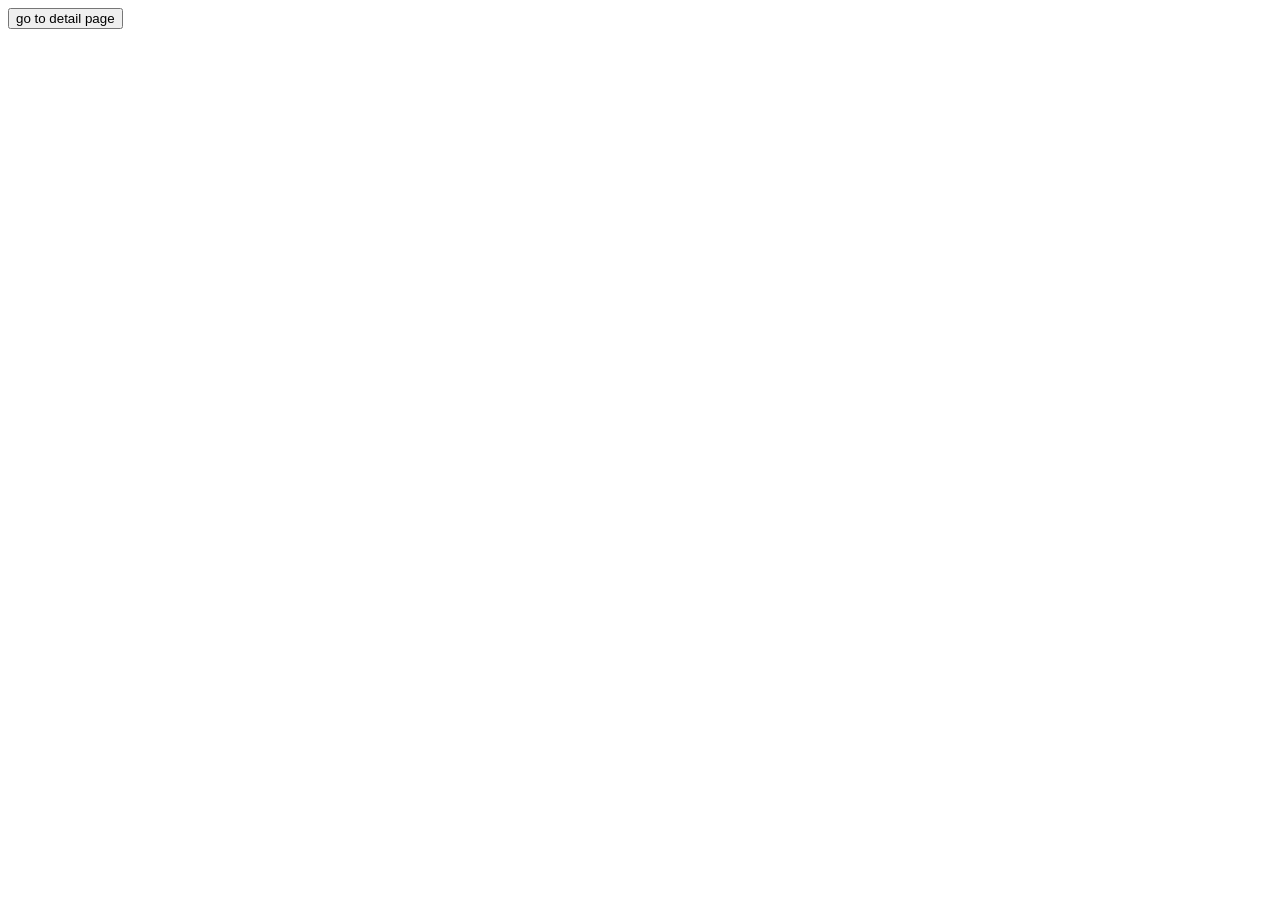
==== index.html @ 5e474cf0 "upload detail page" ====
<!DOCTYPE html>
<html lang="en">

<head>
    <meta charset="UTF-8">
    <meta name="viewport" content="width=device-width, initial-scale=1.0">
    <title>Document</title>
</head>

<body>
    <div><button class="detailBtn">go to detail page</button></div>
</body>
<script>
    var detailBtn = document.querySelector(".detailBtn");
    detailBtn.onclick = function () {
        console.log("yes")
        window.location.href = "/detail.html"
    }

</script>

</html>
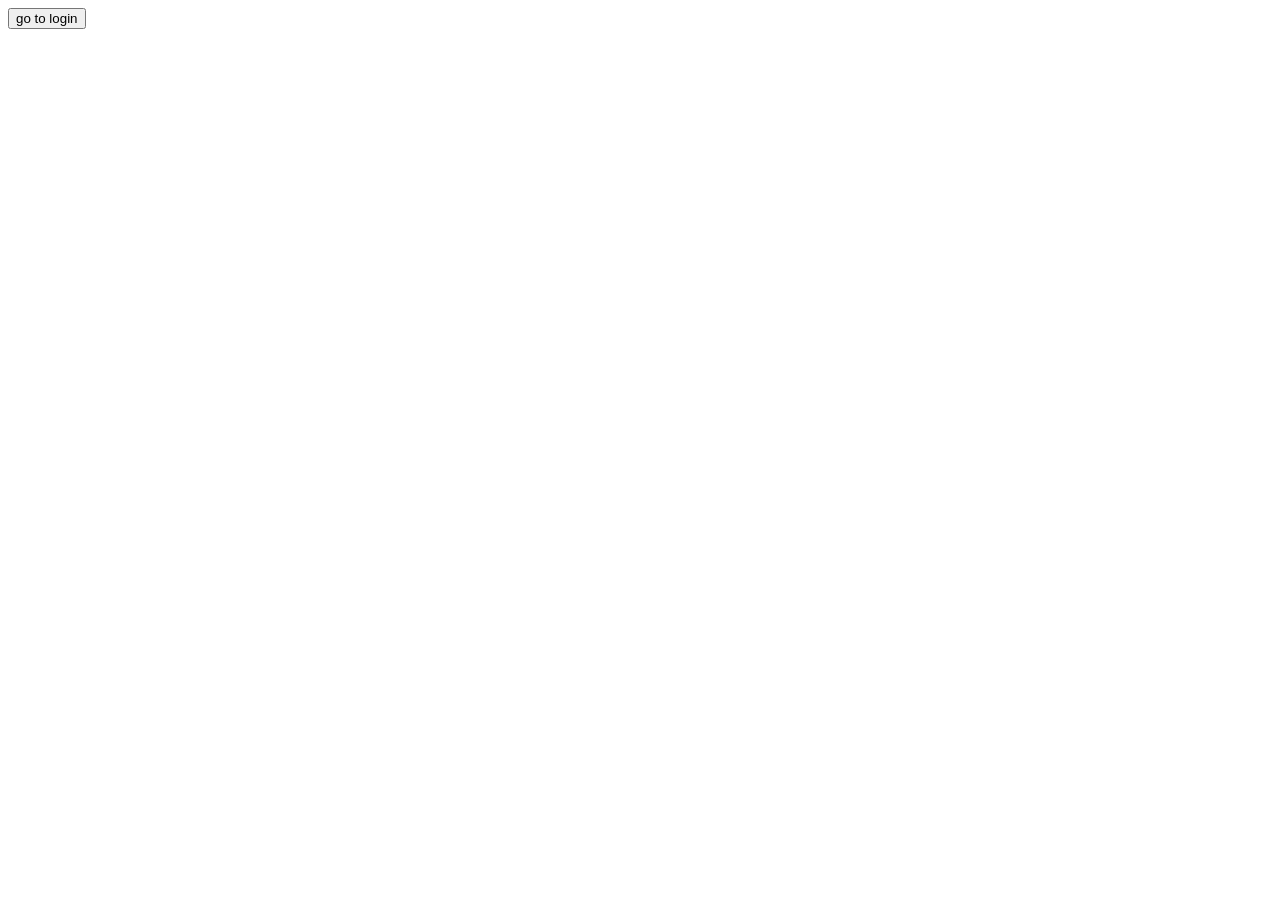
==== commit d164eae2: "add login btn at index page" ====
--- a/index.html
+++ b/index.html
@@ -8,15 +8,16 @@
 </head>
 
 <body>
-    <div><button class="detailBtn">go to detail page</button></div>
+    <div>
+        <button class="loginBtn">go to login</button>
+    </div>
+
 </body>
 <script>
-    var detailBtn = document.querySelector(".detailBtn");
-    detailBtn.onclick = function () {
-        console.log("yes")
-        window.location.href = "/detail.html"
+    var loginBtn = document.querySelector(".loginBtn");
+    loginBtn.onclick = function () {
+        window.open("/login.html")
     }
-
 </script>
 
 </html>
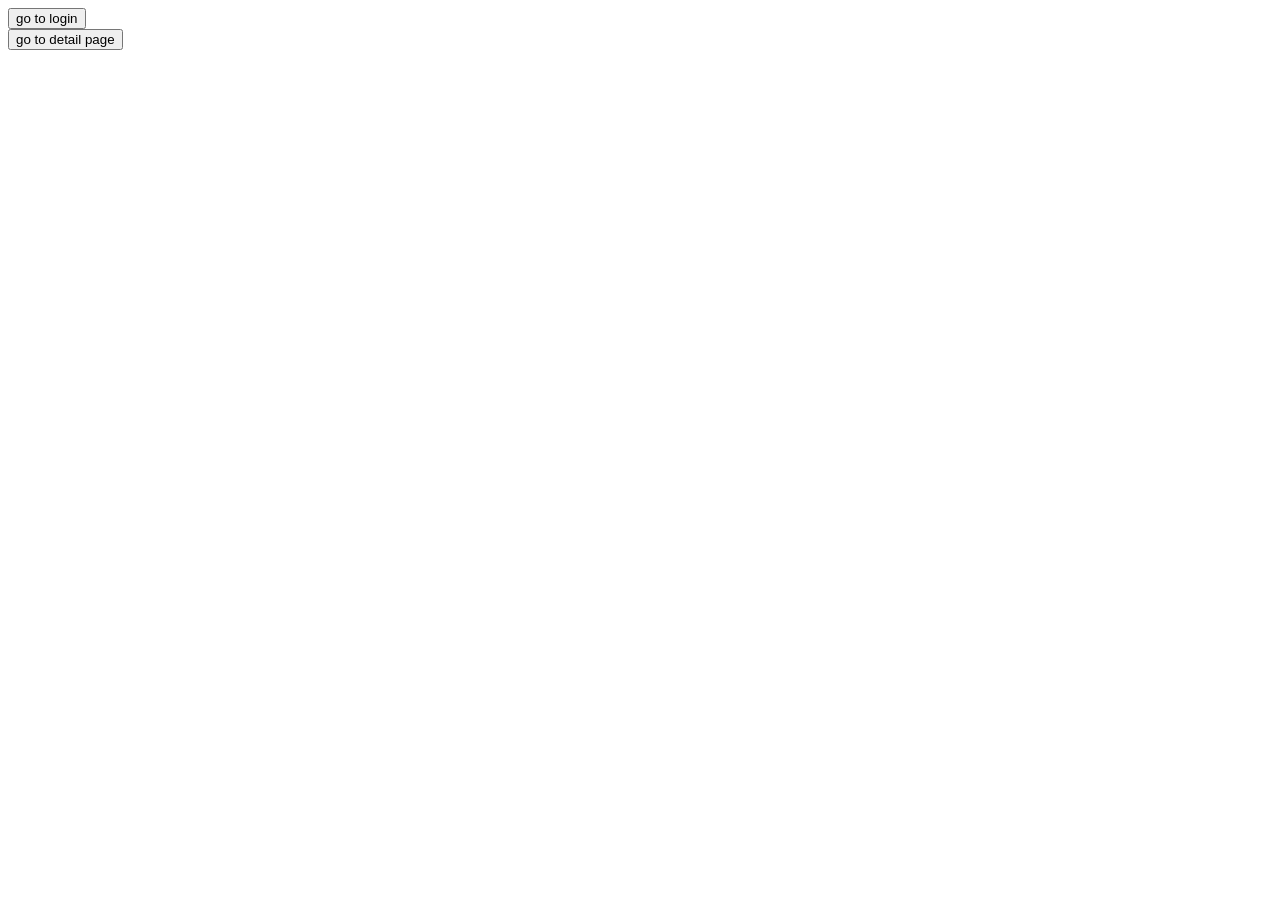
==== commit 4ec3851a: "merge detail page and resolve conflicts" ====
--- a/index.html
+++ b/index.html
@@ -11,6 +11,7 @@
     <div>
         <button class="loginBtn">go to login</button>
     </div>
+    <div><button class="detailBtn">go to detail page</button></div>
 
 </body>
 <script>
@@ -18,6 +19,12 @@
     loginBtn.onclick = function () {
         window.open("/login.html")
     }
+    var detailBtn = document.querySelector(".detailBtn");
+    detailBtn.onclick = function () {
+        console.log("yes")
+        window.location.href = "/detail.html"
+    }
 </script>
+</body>
 
 </html>
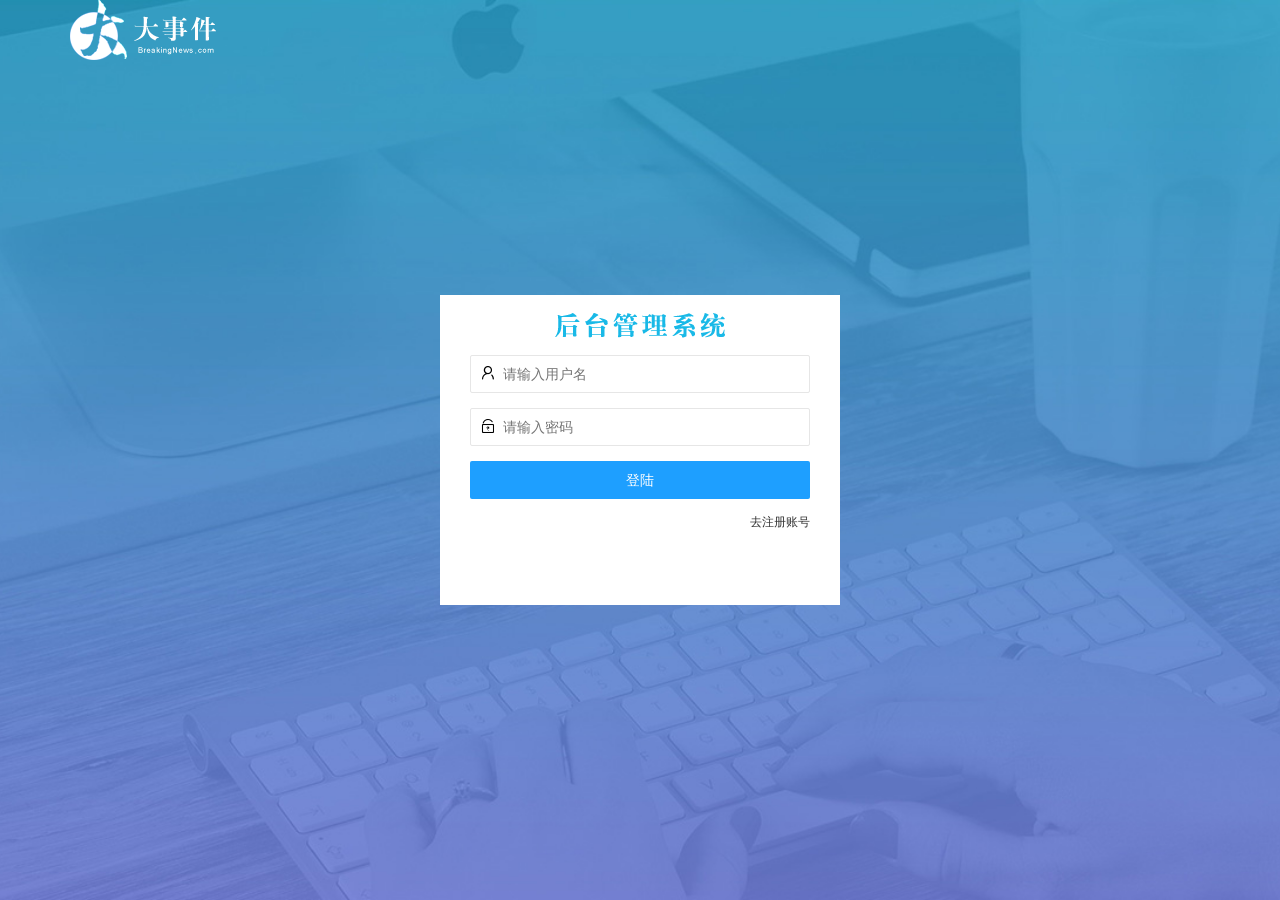
==== commit 85462916: "login and register page finished" ====
--- a/index.html
+++ b/index.html
@@ -4,27 +4,70 @@
 <head>
     <meta charset="UTF-8">
     <meta name="viewport" content="width=device-width, initial-scale=1.0">
-    <title>Document</title>
+    <title>大事件-登陆</title>
+    <link rel="stylesheet" href="/assets/css/login.css">
+    <link rel="stylesheet" href="/assets/lib/layui/css/layui.css">
 </head>
 
 <body>
-    <div>
-        <button class="loginBtn">go to login</button>
+    <div class="layui-main">
+        <img src="/assets/images/logo.png" alt="">
     </div>
-    <div><button class="detailBtn">go to detail page</button></div>
+    <div class="loginAndRegBox">
+        <div class="title-box"></div>
+        <div class="login-box">
+            <form class="layui-form" id="loginForm">
+                <div class="layui-form-item">
+                    <i class="layui-icon layui-icon-username"></i>
+                    <input type="text" name="username" required lay-verify="required" placeholder="请输入用户名"
+                        autocomplete="off" class="layui-input">
+                </div>
+                <div class="layui-form-item">
+                    <i class="layui-icon layui-icon-password"></i>
+                    <input type="password" name="password" required lay-verify="required|pwd" placeholder="请输入密码"
+                        autocomplete="off" class="layui-input">
+                </div>
+                <div class="layui-form-item">
+                    <button class="layui-btn ayui-btn layui-btn-fluid layui-btn-normal" lay-submit
+                        lay-filter="formDemo">登陆</button>
+                </div>
+                <div class="layui-form-item linkBox"> <a href="javascript:;" id="reg-btn">去注册账号</a></div>
+            </form>
 
-</body>
-<script>
-    var loginBtn = document.querySelector(".loginBtn");
-    loginBtn.onclick = function () {
-        window.open("/login.html")
-    }
-    var detailBtn = document.querySelector(".detailBtn");
-    detailBtn.onclick = function () {
-        console.log("yes")
-        window.location.href = "/detail.html"
-    }
-</script>
+        </div>
+        <div class="reg-box">
+            <form class="layui-form" id="regForm">
+                <div class="layui-form-item">
+                    <i class="layui-icon layui-icon-username"></i>
+                    <input type="text" name="username" required lay-verify="required" placeholder="请输入用户名"
+                        autocomplete="off" class="layui-input">
+                </div>
+                <div class="layui-form-item">
+                    <i class="layui-icon layui-icon-password"></i>
+                    <input type="password" name="password" required lay-verify="required|pwd" placeholder="请输入密码"
+                        autocomplete="off" class="layui-input">
+                </div>
+                <div class="layui-form-item">
+                    <i class="layui-icon layui-icon-password"></i>
+                    <input type="password" name="regpassword" required lay-verify="required|pwd|repwd"
+                        placeholder="请在此输入密码" autocomplete="off" class="layui-input">
+                </div>
+
+                <div class="layui-form-item">
+                    <button class="layui-btn ayui-btn layui-btn-fluid layui-btn-normal" lay-submit
+                        lay-filter="formDemo">立即注册</button>
+                </div>
+                <div class="layui-form-item linkBox"> <a href="javascript:;" id="login-btn">去登陆</a></div>
+            </form>
+
+        </div>
+    </div>
+
+    <script src="/assets/lib/jquery.js"></script>
+    <script src="/assets/lib/layui/layui.all.js"></script>
+    <script src="/assets/js/baseAPI.js"></script>
+    <script src="/assets/js/login.js"></script>
+
 </body>
 
 </html>
--- a/assets/css/login.css
+++ b/assets/css/login.css
@@ -0,0 +1,46 @@
+html,body{
+    margin: 0;
+    padding:0;
+    width: 100%;
+    height: 100%;
+}
+body{
+    background: url('/assets/images/login_bg.jpg') no-repeat center;
+    background-size: cover;
+}
+.loginAndRegBox{
+    width: 400px;
+    height: 310px;
+    position: absolute;
+    left: 50%;
+    top:50%;
+    transform: translate(-50%,-50%);
+    background-color: #fff;
+}
+.loginAndRegBox .title-box{
+    height: 60px;
+    background: url('/assets/images/login_title.png') no-repeat center;
+}
+.loginAndRegBox .login-box,.reg-box{
+    padding:0 30px;
+}
+.loginAndRegBox .linkBox{
+    display: flex;
+    justify-content: flex-end;
+    font-size: 12px;
+}
+.loginAndRegBox  .reg-box{
+    display: none;
+}
+.loginAndRegBox .layui-form-item{
+    position: relative;
+}
+.loginAndRegBox input{
+
+    padding-left: 32px;
+}
+.loginAndRegBox i{
+    position: absolute;
+    left: 10px;
+    top: 10px;
+}
--- a/assets/lib/layui/css/layui.css
+++ b/assets/lib/layui/css/layui.css
@@ -0,0 +1,2 @@
+/** layui-v2.5.5 MIT License By https://www.layui.com */
+ .layui-inline,img{display:inline-block;vertical-align:middle}h1,h2,h3,h4,h5,h6{font-weight:400}.layui-edge,.layui-header,.layui-inline,.layui-main{position:relative}.layui-body,.layui-edge,.layui-elip{overflow:hidden}.layui-btn,.layui-edge,.layui-inline,img{vertical-align:middle}.layui-btn,.layui-disabled,.layui-icon,.layui-unselect{-moz-user-select:none;-webkit-user-select:none;-ms-user-select:none}.layui-elip,.layui-form-checkbox span,.layui-form-pane .layui-form-label{text-overflow:ellipsis;white-space:nowrap}.layui-breadcrumb,.layui-tree-btnGroup{visibility:hidden}blockquote,body,button,dd,div,dl,dt,form,h1,h2,h3,h4,h5,h6,input,li,ol,p,pre,td,textarea,th,ul{margin:0;padding:0;-webkit-tap-highlight-color:rgba(0,0,0,0)}a:active,a:hover{outline:0}img{border:none}li{list-style:none}table{border-collapse:collapse;border-spacing:0}h4,h5,h6{font-size:100%}button,input,optgroup,option,select,textarea{font-family:inherit;font-size:inherit;font-style:inherit;font-weight:inherit;outline:0}pre{white-space:pre-wrap;white-space:-moz-pre-wrap;white-space:-pre-wrap;white-space:-o-pre-wrap;word-wrap:break-word}body{line-height:24px;font:14px Helvetica Neue,Helvetica,PingFang SC,Tahoma,Arial,sans-serif}hr{height:1px;margin:10px 0;border:0;clear:both}a{color:#333;text-decoration:none}a:hover{color:#777}a cite{font-style:normal;*cursor:pointer}.layui-border-box,.layui-border-box *{box-sizing:border-box}.layui-box,.layui-box *{box-sizing:content-box}.layui-clear{clear:both;*zoom:1}.layui-clear:after{content:'\20';clear:both;*zoom:1;display:block;height:0}.layui-inline{*display:inline;*zoom:1}.layui-edge{display:inline-block;width:0;height:0;border-width:6px;border-style:dashed;border-color:transparent}.layui-edge-top{top:-4px;border-bottom-color:#999;border-bottom-style:solid}.layui-edge-right{border-left-color:#999;border-left-style:solid}.layui-edge-bottom{top:2px;border-top-color:#999;border-top-style:solid}.layui-edge-left{border-right-color:#999;border-right-style:solid}.layui-disabled,.layui-disabled:hover{color:#d2d2d2!important;cursor:not-allowed!important}.layui-circle{border-radius:100%}.layui-show{display:block!important}.layui-hide{display:none!important}@font-face{font-family:layui-icon;src:url(../font/iconfont.eot?v=250);src:url(../font/iconfont.eot?v=250#iefix) format('embedded-opentype'),url(../font/iconfont.woff2?v=250) format('woff2'),url(../font/iconfont.woff?v=250) format('woff'),url(../font/iconfont.ttf?v=250) format('truetype'),url(../font/iconfont.svg?v=250#layui-icon) format('svg')}.layui-icon{font-family:layui-icon!important;font-size:16px;font-style:normal;-webkit-font-smoothing:antialiased;-moz-osx-font-smoothing:grayscale}.layui-icon-reply-fill:before{content:"\e611"}.layui-icon-set-fill:before{content:"\e614"}.layui-icon-menu-fill:before{content:"\e60f"}.layui-icon-search:before{content:"\e615"}.layui-icon-share:before{content:"\e641"}.layui-icon-set-sm:before{content:"\e620"}.layui-icon-engine:before{content:"\e628"}.layui-icon-close:before{content:"\1006"}.layui-icon-close-fill:before{content:"\1007"}.layui-icon-chart-screen:before{content:"\e629"}.layui-icon-star:before{content:"\e600"}.layui-icon-circle-dot:before{content:"\e617"}.layui-icon-chat:before{content:"\e606"}.layui-icon-release:before{content:"\e609"}.layui-icon-list:before{content:"\e60a"}.layui-icon-chart:before{content:"\e62c"}.layui-icon-ok-circle:before{content:"\1005"}.layui-icon-layim-theme:before{content:"\e61b"}.layui-icon-table:before{content:"\e62d"}.layui-icon-right:before{content:"\e602"}.layui-icon-left:before{content:"\e603"}.layui-icon-cart-simple:before{content:"\e698"}.layui-icon-face-cry:before{content:"\e69c"}.layui-icon-face-smile:before{content:"\e6af"}.layui-icon-survey:before{content:"\e6b2"}.layui-icon-tree:before{content:"\e62e"}.layui-icon-upload-circle:before{content:"\e62f"}.layui-icon-add-circle:before{content:"\e61f"}.layui-icon-download-circle:before{content:"\e601"}.layui-icon-templeate-1:before{content:"\e630"}.layui-icon-util:before{content:"\e631"}.layui-icon-face-surprised:before{content:"\e664"}.layui-icon-edit:before{content:"\e642"}.layui-icon-speaker:before{content:"\e645"}.layui-icon-down:before{content:"\e61a"}.layui-icon-file:before{content:"\e621"}.layui-icon-layouts:before{content:"\e632"}.layui-icon-rate-half:before{content:"\e6c9"}.layui-icon-add-circle-fine:before{content:"\e608"}.layui-icon-prev-circle:before{content:"\e633"}.layui-icon-read:before{content:"\e705"}.layui-icon-404:before{content:"\e61c"}.layui-icon-carousel:before{content:"\e634"}.layui-icon-help:before{content:"\e607"}.layui-icon-code-circle:before{content:"\e635"}.layui-icon-water:before{content:"\e636"}.layui-icon-username:before{content:"\e66f"}.layui-icon-find-fill:before{content:"\e670"}.layui-icon-about:before{content:"\e60b"}.layui-icon-location:before{content:"\e715"}.layui-icon-up:before{content:"\e619"}.layui-icon-pause:before{content:"\e651"}.layui-icon-date:before{content:"\e637"}.layui-icon-layim-uploadfile:before{content:"\e61d"}.layui-icon-delete:before{content:"\e640"}.layui-icon-play:before{content:"\e652"}.layui-icon-top:before{content:"\e604"}.layui-icon-friends:before{content:"\e612"}.layui-icon-refresh-3:before{content:"\e9aa"}.layui-icon-ok:before{content:"\e605"}.layui-icon-layer:before{content:"\e638"}.layui-icon-face-smile-fine:before{content:"\e60c"}.layui-icon-dollar:before{content:"\e659"}.layui-icon-group:before{content:"\e613"}.layui-icon-layim-download:before{content:"\e61e"}.layui-icon-picture-fine:before{content:"\e60d"}.layui-icon-link:before{content:"\e64c"}.layui-icon-diamond:before{content:"\e735"}.layui-icon-log:before{content:"\e60e"}.layui-icon-rate-solid:before{content:"\e67a"}.layui-icon-fonts-del:before{content:"\e64f"}.layui-icon-unlink:before{content:"\e64d"}.layui-icon-fonts-clear:before{content:"\e639"}.layui-icon-triangle-r:before{content:"\e623"}.layui-icon-circle:before{content:"\e63f"}.layui-icon-radio:before{content:"\e643"}.layui-icon-align-center:before{content:"\e647"}.layui-icon-align-right:before{content:"\e648"}.layui-icon-align-left:before{content:"\e649"}.layui-icon-loading-1:before{content:"\e63e"}.layui-icon-return:before{content:"\e65c"}.layui-icon-fonts-strong:before{content:"\e62b"}.layui-icon-upload:before{content:"\e67c"}.layui-icon-dialogue:before{content:"\e63a"}.layui-icon-video:before{content:"\e6ed"}.layui-icon-headset:before{content:"\e6fc"}.layui-icon-cellphone-fine:before{content:"\e63b"}.layui-icon-add-1:before{content:"\e654"}.layui-icon-face-smile-b:before{content:"\e650"}.layui-icon-fonts-html:before{content:"\e64b"}.layui-icon-form:before{content:"\e63c"}.layui-icon-cart:before{content:"\e657"}.layui-icon-camera-fill:before{content:"\e65d"}.layui-icon-tabs:before{content:"\e62a"}.layui-icon-fonts-code:before{content:"\e64e"}.layui-icon-fire:before{content:"\e756"}.layui-icon-set:before{content:"\e716"}.layui-icon-fonts-u:before{content:"\e646"}.layui-icon-triangle-d:before{content:"\e625"}.layui-icon-tips:before{content:"\e702"}.layui-icon-picture:before{content:"\e64a"}.layui-icon-more-vertical:before{content:"\e671"}.layui-icon-flag:before{content:"\e66c"}.layui-icon-loading:before{content:"\e63d"}.layui-icon-fonts-i:before{content:"\e644"}.layui-icon-refresh-1:before{content:"\e666"}.layui-icon-rmb:before{content:"\e65e"}.layui-icon-home:before{content:"\e68e"}.layui-icon-user:before{content:"\e770"}.layui-icon-notice:before{content:"\e667"}.layui-icon-login-weibo:before{content:"\e675"}.layui-icon-voice:before{content:"\e688"}.layui-icon-upload-drag:before{content:"\e681"}.layui-icon-login-qq:before{content:"\e676"}.layui-icon-snowflake:before{content:"\e6b1"}.layui-icon-file-b:before{content:"\e655"}.layui-icon-template:before{content:"\e663"}.layui-icon-auz:before{content:"\e672"}.layui-icon-console:before{content:"\e665"}.layui-icon-app:before{content:"\e653"}.layui-icon-prev:before{content:"\e65a"}.layui-icon-website:before{content:"\e7ae"}.layui-icon-next:before{content:"\e65b"}.layui-icon-component:before{content:"\e857"}.layui-icon-more:before{content:"\e65f"}.layui-icon-login-wechat:before{content:"\e677"}.layui-icon-shrink-right:before{content:"\e668"}.layui-icon-spread-left:before{content:"\e66b"}.layui-icon-camera:before{content:"\e660"}.layui-icon-note:before{content:"\e66e"}.layui-icon-refresh:before{content:"\e669"}.layui-icon-female:before{content:"\e661"}.layui-icon-male:before{content:"\e662"}.layui-icon-password:before{content:"\e673"}.layui-icon-senior:before{content:"\e674"}.layui-icon-theme:before{content:"\e66a"}.layui-icon-tread:before{content:"\e6c5"}.layui-icon-praise:before{content:"\e6c6"}.layui-icon-star-fill:before{content:"\e658"}.layui-icon-rate:before{content:"\e67b"}.layui-icon-template-1:before{content:"\e656"}.layui-icon-vercode:before{content:"\e679"}.layui-icon-cellphone:before{content:"\e678"}.layui-icon-screen-full:before{content:"\e622"}.layui-icon-screen-restore:before{content:"\e758"}.layui-icon-cols:before{content:"\e610"}.layui-icon-export:before{content:"\e67d"}.layui-icon-print:before{content:"\e66d"}.layui-icon-slider:before{content:"\e714"}.layui-icon-addition:before{content:"\e624"}.layui-icon-subtraction:before{content:"\e67e"}.layui-icon-service:before{content:"\e626"}.layui-icon-transfer:before{content:"\e691"}.layui-main{width:1140px;margin:0 auto}.layui-header{z-index:1000;height:60px}.layui-header a:hover{transition:all .5s;-webkit-transition:all .5s}.layui-side{position:fixed;left:0;top:0;bottom:0;z-index:999;width:200px;overflow-x:hidden}.layui-side-scroll{position:relative;width:220px;height:100%;overflow-x:hidden}.layui-body{position:absolute;left:200px;right:0;top:0;bottom:0;z-index:998;width:auto;overflow-y:auto;box-sizing:border-box}.layui-layout-body{overflow:hidden}.layui-layout-admin .layui-header{background-color:#23262E}.layui-layout-admin .layui-side{top:60px;width:200px;overflow-x:hidden}.layui-layout-admin .layui-body{position:fixed;top:60px;bottom:44px}.layui-layout-admin .layui-main{width:auto;margin:0 15px}.layui-layout-admin .layui-footer{position:fixed;left:200px;right:0;bottom:0;height:44px;line-height:44px;padding:0 15px;background-color:#eee}.layui-layout-admin .layui-logo{position:absolute;left:0;top:0;width:200px;height:100%;line-height:60px;text-align:center;color:#009688;font-size:16px}.layui-layout-admin .layui-header .layui-nav{background:0 0}.layui-layout-left{position:absolute!important;left:200px;top:0}.layui-layout-right{position:absolute!important;right:0;top:0}.layui-container{position:relative;margin:0 auto;padding:0 15px;box-sizing:border-box}.layui-fluid{position:relative;margin:0 auto;padding:0 15px}.layui-row:after,.layui-row:before{content:'';display:block;clear:both}.layui-col-lg1,.layui-col-lg10,.layui-col-lg11,.layui-col-lg12,.layui-col-lg2,.layui-col-lg3,.layui-col-lg4,.layui-col-lg5,.layui-col-lg6,.layui-col-lg7,.layui-col-lg8,.layui-col-lg9,.layui-col-md1,.layui-col-md10,.layui-col-md11,.layui-col-md12,.layui-col-md2,.layui-col-md3,.layui-col-md4,.layui-col-md5,.layui-col-md6,.layui-col-md7,.layui-col-md8,.layui-col-md9,.layui-col-sm1,.layui-col-sm10,.layui-col-sm11,.layui-col-sm12,.layui-col-sm2,.layui-col-sm3,.layui-col-sm4,.layui-col-sm5,.layui-col-sm6,.layui-col-sm7,.layui-col-sm8,.layui-col-sm9,.layui-col-xs1,.layui-col-xs10,.layui-col-xs11,.layui-col-xs12,.layui-col-xs2,.layui-col-xs3,.layui-col-xs4,.layui-col-xs5,.layui-col-xs6,.layui-col-xs7,.layui-col-xs8,.layui-col-xs9{position:relative;display:block;box-sizing:border-box}.layui-col-xs1,.layui-col-xs10,.layui-col-xs11,.layui-col-xs12,.layui-col-xs2,.layui-col-xs3,.layui-col-xs4,.layui-col-xs5,.layui-col-xs6,.layui-col-xs7,.layui-col-xs8,.layui-col-xs9{float:left}.layui-col-xs1{width:8.33333333%}.layui-col-xs2{width:16.66666667%}.layui-col-xs3{width:25%}.layui-col-xs4{width:33.33333333%}.layui-col-xs5{width:41.66666667%}.layui-col-xs6{width:50%}.layui-col-xs7{width:58.33333333%}.layui-col-xs8{width:66.66666667%}.layui-col-xs9{width:75%}.layui-col-xs10{width:83.33333333%}.layui-col-xs11{width:91.66666667%}.layui-col-xs12{width:100%}.layui-col-xs-offset1{margin-left:8.33333333%}.layui-col-xs-offset2{margin-left:16.66666667%}.layui-col-xs-offset3{margin-left:25%}.layui-col-xs-offset4{margin-left:33.33333333%}.layui-col-xs-offset5{margin-left:41.66666667%}.layui-col-xs-offset6{margin-left:50%}.layui-col-xs-offset7{margin-left:58.33333333%}.layui-col-xs-offset8{margin-left:66.66666667%}.layui-col-xs-offset9{margin-left:75%}.layui-col-xs-offset10{margin-left:83.33333333%}.layui-col-xs-offset11{margin-left:91.66666667%}.layui-col-xs-offset12{margin-left:100%}@media screen and (max-width:768px){.layui-hide-xs{display:none!important}.layui-show-xs-block{display:block!important}.layui-show-xs-inline{display:inline!important}.layui-show-xs-inline-block{display:inline-block!important}}@media screen and (min-width:768px){.layui-container{width:750px}.layui-hide-sm{display:none!important}.layui-show-sm-block{display:block!important}.layui-show-sm-inline{display:inline!important}.layui-show-sm-inline-block{display:inline-block!important}.layui-col-sm1,.layui-col-sm10,.layui-col-sm11,.layui-col-sm12,.layui-col-sm2,.layui-col-sm3,.layui-col-sm4,.layui-col-sm5,.layui-col-sm6,.layui-col-sm7,.layui-col-sm8,.layui-col-sm9{float:left}.layui-col-sm1{width:8.33333333%}.layui-col-sm2{width:16.66666667%}.layui-col-sm3{width:25%}.layui-col-sm4{width:33.33333333%}.layui-col-sm5{width:41.66666667%}.layui-col-sm6{width:50%}.layui-col-sm7{width:58.33333333%}.layui-col-sm8{width:66.66666667%}.layui-col-sm9{width:75%}.layui-col-sm10{width:83.33333333%}.layui-col-sm11{width:91.66666667%}.layui-col-sm12{width:100%}.layui-col-sm-offset1{margin-left:8.33333333%}.layui-col-sm-offset2{margin-left:16.66666667%}.layui-col-sm-offset3{margin-left:25%}.layui-col-sm-offset4{margin-left:33.33333333%}.layui-col-sm-offset5{margin-left:41.66666667%}.layui-col-sm-offset6{margin-left:50%}.layui-col-sm-offset7{margin-left:58.33333333%}.layui-col-sm-offset8{margin-left:66.66666667%}.layui-col-sm-offset9{margin-left:75%}.layui-col-sm-offset10{margin-left:83.33333333%}.layui-col-sm-offset11{margin-left:91.66666667%}.layui-col-sm-offset12{margin-left:100%}}@media screen and (min-width:992px){.layui-container{width:970px}.layui-hide-md{display:none!important}.layui-show-md-block{display:block!important}.layui-show-md-inline{display:inline!important}.layui-show-md-inline-block{display:inline-block!important}.layui-col-md1,.layui-col-md10,.layui-col-md11,.layui-col-md12,.layui-col-md2,.layui-col-md3,.layui-col-md4,.layui-col-md5,.layui-col-md6,.layui-col-md7,.layui-col-md8,.layui-col-md9{float:left}.layui-col-md1{width:8.33333333%}.layui-col-md2{width:16.66666667%}.layui-col-md3{width:25%}.layui-col-md4{width:33.33333333%}.layui-col-md5{width:41.66666667%}.layui-col-md6{width:50%}.layui-col-md7{width:58.33333333%}.layui-col-md8{width:66.66666667%}.layui-col-md9{width:75%}.layui-col-md10{width:83.33333333%}.layui-col-md11{width:91.66666667%}.layui-col-md12{width:100%}.layui-col-md-offset1{margin-left:8.33333333%}.layui-col-md-offset2{margin-left:16.66666667%}.layui-col-md-offset3{margin-left:25%}.layui-col-md-offset4{margin-left:33.33333333%}.layui-col-md-offset5{margin-left:41.66666667%}.layui-col-md-offset6{margin-left:50%}.layui-col-md-offset7{margin-left:58.33333333%}.layui-col-md-offset8{margin-left:66.66666667%}.layui-col-md-offset9{margin-left:75%}.layui-col-md-offset10{margin-left:83.33333333%}.layui-col-md-offset11{margin-left:91.66666667%}.layui-col-md-offset12{margin-left:100%}}@media screen and (min-width:1200px){.layui-container{width:1170px}.layui-hide-lg{display:none!important}.layui-show-lg-block{display:block!important}.layui-show-lg-inline{display:inline!important}.layui-show-lg-inline-block{display:inline-block!important}.layui-col-lg1,.layui-col-lg10,.layui-col-lg11,.layui-col-lg12,.layui-col-lg2,.layui-col-lg3,.layui-col-lg4,.layui-col-lg5,.layui-col-lg6,.layui-col-lg7,.layui-col-lg8,.layui-col-lg9{float:left}.layui-col-lg1{width:8.33333333%}.layui-col-lg2{width:16.66666667%}.layui-col-lg3{width:25%}.layui-col-lg4{width:33.33333333%}.layui-col-lg5{width:41.66666667%}.layui-col-lg6{width:50%}.layui-col-lg7{width:58.33333333%}.layui-col-lg8{width:66.66666667%}.layui-col-lg9{width:75%}.layui-col-lg10{width:83.33333333%}.layui-col-lg11{width:91.66666667%}.layui-col-lg12{width:100%}.layui-col-lg-offset1{margin-left:8.33333333%}.layui-col-lg-offset2{margin-left:16.66666667%}.layui-col-lg-offset3{margin-left:25%}.layui-col-lg-offset4{margin-left:33.33333333%}.layui-col-lg-offset5{margin-left:41.66666667%}.layui-col-lg-offset6{margin-left:50%}.layui-col-lg-offset7{margin-left:58.33333333%}.layui-col-lg-offset8{margin-left:66.66666667%}.layui-col-lg-offset9{margin-left:75%}.layui-col-lg-offset10{margin-left:83.33333333%}.layui-col-lg-offset11{margin-left:91.66666667%}.layui-col-lg-offset12{margin-left:100%}}.layui-col-space1{margin:-.5px}.layui-col-space1>*{padding:.5px}.layui-col-space3{margin:-1.5px}.layui-col-space3>*{padding:1.5px}.layui-col-space5{margin:-2.5px}.layui-col-space5>*{padding:2.5px}.layui-col-space8{margin:-3.5px}.layui-col-space8>*{padding:3.5px}.layui-col-space10{margin:-5px}.layui-col-space10>*{padding:5px}.layui-col-space12{margin:-6px}.layui-col-space12>*{padding:6px}.layui-col-space15{margin:-7.5px}.layui-col-space15>*{padding:7.5px}.layui-col-space18{margin:-9px}.layui-col-space18>*{padding:9px}.layui-col-space20{margin:-10px}.layui-col-space20>*{padding:10px}.layui-col-space22{margin:-11px}.layui-col-space22>*{padding:11px}.layui-col-space25{margin:-12.5px}.layui-col-space25>*{padding:12.5px}.layui-col-space30{margin:-15px}.layui-col-space30>*{padding:15px}.layui-btn,.layui-input,.layui-select,.layui-textarea,.layui-upload-button{outline:0;-webkit-appearance:none;transition:all .3s;-webkit-transition:all .3s;box-sizing:border-box}.layui-elem-quote{margin-bottom:10px;padding:15px;line-height:22px;border-left:5px solid #009688;border-radius:0 2px 2px 0;background-color:#f2f2f2}.layui-quote-nm{border-style:solid;border-width:1px 1px 1px 5px;background:0 0}.layui-elem-field{margin-bottom:10px;padding:0;border-width:1px;border-style:solid}.layui-elem-field legend{margin-left:20px;padding:0 10px;font-size:20px;font-weight:300}.layui-field-title{margin:10px 0 20px;border-width:1px 0 0}.layui-field-box{padding:10px 15px}.layui-field-title .layui-field-box{padding:10px 0}.layui-progress{position:relative;height:6px;border-radius:20px;background-color:#e2e2e2}.layui-progress-bar{position:absolute;left:0;top:0;width:0;max-width:100%;height:6px;border-radius:20px;text-align:right;background-color:#5FB878;transition:all .3s;-webkit-transition:all .3s}.layui-progress-big,.layui-progress-big .layui-progress-bar{height:18px;line-height:18px}.layui-progress-text{position:relative;top:-20px;line-height:18px;font-size:12px;color:#666}.layui-progress-big .layui-progress-text{position:static;padding:0 10px;color:#fff}.layui-collapse{border-width:1px;border-style:solid;border-radius:2px}.layui-colla-content,.layui-colla-item{border-top-width:1px;border-top-style:solid}.layui-colla-item:first-child{border-top:none}.layui-colla-title{position:relative;height:42px;line-height:42px;padding:0 15px 0 35px;color:#333;background-color:#f2f2f2;cursor:pointer;font-size:14px;overflow:hidden}.layui-colla-content{display:none;padding:10px 15px;line-height:22px;color:#666}.layui-colla-icon{position:absolute;left:15px;top:0;font-size:14px}.layui-card{margin-bottom:15px;border-radius:2px;background-color:#fff;box-shadow:0 1px 2px 0 rgba(0,0,0,.05)}.layui-card:last-child{margin-bottom:0}.layui-card-header{position:relative;height:42px;line-height:42px;padding:0 15px;border-bottom:1px solid #f6f6f6;color:#333;border-radius:2px 2px 0 0;font-size:14px}.layui-bg-black,.layui-bg-blue,.layui-bg-cyan,.layui-bg-green,.layui-bg-orange,.layui-bg-red{color:#fff!important}.layui-card-body{position:relative;padding:10px 15px;line-height:24px}.layui-card-body[pad15]{padding:15px}.layui-card-body[pad20]{padding:20px}.layui-card-body .layui-table{margin:5px 0}.layui-card .layui-tab{margin:0}.layui-panel-window{position:relative;padding:15px;border-radius:0;border-top:5px solid #E6E6E6;background-color:#fff}.layui-auxiliar-moving{position:fixed;left:0;right:0;top:0;bottom:0;width:100%;height:100%;background:0 0;z-index:9999999999}.layui-form-label,.layui-form-mid,.layui-form-select,.layui-input-block,.layui-input-inline,.layui-textarea{position:relative}.layui-bg-red{background-color:#FF5722!important}.layui-bg-orange{background-color:#FFB800!important}.layui-bg-green{background-color:#009688!important}.layui-bg-cyan{background-color:#2F4056!important}.layui-bg-blue{background-color:#1E9FFF!important}.layui-bg-black{background-color:#393D49!important}.layui-bg-gray{background-color:#eee!important;color:#666!important}.layui-badge-rim,.layui-colla-content,.layui-colla-item,.layui-collapse,.layui-elem-field,.layui-form-pane .layui-form-item[pane],.layui-form-pane .layui-form-label,.layui-input,.layui-layedit,.layui-layedit-tool,.layui-quote-nm,.layui-select,.layui-tab-bar,.layui-tab-card,.layui-tab-title,.layui-tab-title .layui-this:after,.layui-textarea{border-color:#e6e6e6}.layui-timeline-item:before,hr{background-color:#e6e6e6}.layui-text{line-height:22px;font-size:14px;color:#666}.layui-text h1,.layui-text h2,.layui-text h3{font-weight:500;color:#333}.layui-text h1{font-size:30px}.layui-text h2{font-size:24px}.layui-text h3{font-size:18px}.layui-text a:not(.layui-btn){color:#01AAED}.layui-text a:not(.layui-btn):hover{text-decoration:underline}.layui-text ul{padding:5px 0 5px 15px}.layui-text ul li{margin-top:5px;list-style-type:disc}.layui-text em,.layui-word-aux{color:#999!important;padding:0 5px!important}.layui-btn{display:inline-block;height:38px;line-height:38px;padding:0 18px;background-color:#009688;color:#fff;white-space:nowrap;text-align:center;font-size:14px;border:none;border-radius:2px;cursor:pointer}.layui-btn:hover{opacity:.8;filter:alpha(opacity=80);color:#fff}.layui-btn:active{opacity:1;filter:alpha(opacity=100)}.layui-btn+.layui-btn{margin-left:10px}.layui-btn-container{font-size:0}.layui-btn-container .layui-btn{margin-right:10px;margin-bottom:10px}.layui-btn-container .layui-btn+.layui-btn{margin-left:0}.layui-table .layui-btn-container .layui-btn{margin-bottom:9px}.layui-btn-radius{border-radius:100px}.layui-btn .layui-icon{margin-right:3px;font-size:18px;vertical-align:bottom;vertical-align:middle\9}.layui-btn-primary{border:1px solid #C9C9C9;background-color:#fff;color:#555}.layui-btn-primary:hover{border-color:#009688;color:#333}.layui-btn-normal{background-color:#1E9FFF}.layui-btn-warm{background-color:#FFB800}.layui-btn-danger{background-color:#FF5722}.layui-btn-checked{background-color:#5FB878}.layui-btn-disabled,.layui-btn-disabled:active,.layui-btn-disabled:hover{border:1px solid #e6e6e6;background-color:#FBFBFB;color:#C9C9C9;cursor:not-allowed;opacity:1}.layui-btn-lg{height:44px;line-height:44px;padding:0 25px;font-size:16px}.layui-btn-sm{height:30px;line-height:30px;padding:0 10px;font-size:12px}.layui-btn-sm i{font-size:16px!important}.layui-btn-xs{height:22px;line-height:22px;padding:0 5px;font-size:12px}.layui-btn-xs i{font-size:14px!important}.layui-btn-group{display:inline-block;vertical-align:middle;font-size:0}.layui-btn-group .layui-btn{margin-left:0!important;margin-right:0!important;border-left:1px solid rgba(255,255,255,.5);border-radius:0}.layui-btn-group .layui-btn-primary{border-left:none}.layui-btn-group .layui-btn-primary:hover{border-color:#C9C9C9;color:#009688}.layui-btn-group .layui-btn:first-child{border-left:none;border-radius:2px 0 0 2px}.layui-btn-group .layui-btn-primary:first-child{border-left:1px solid #c9c9c9}.layui-btn-group .layui-btn:last-child{border-radius:0 2px 2px 0}.layui-btn-group .layui-btn+.layui-btn{margin-left:0}.layui-btn-group+.layui-btn-group{margin-left:10px}.layui-btn-fluid{width:100%}.layui-input,.layui-select,.layui-textarea{height:38px;line-height:1.3;line-height:38px\9;border-width:1px;border-style:solid;background-color:#fff;border-radius:2px}.layui-input::-webkit-input-placeholder,.layui-select::-webkit-input-placeholder,.layui-textarea::-webkit-input-placeholder{line-height:1.3}.layui-input,.layui-textarea{display:block;width:100%;padding-left:10px}.layui-input:hover,.layui-textarea:hover{border-color:#D2D2D2!important}.layui-input:focus,.layui-textarea:focus{border-color:#C9C9C9!important}.layui-textarea{min-height:100px;height:auto;line-height:20px;padding:6px 10px;resize:vertical}.layui-select{padding:0 10px}.layui-form input[type=checkbox],.layui-form input[type=radio],.layui-form select{display:none}.layui-form [lay-ignore]{display:initial}.layui-form-item{margin-bottom:15px;clear:both;*zoom:1}.layui-form-item:after{content:'\20';clear:both;*zoom:1;display:block;height:0}.layui-form-label{float:left;display:block;padding:9px 15px;width:80px;font-weight:400;line-height:20px;text-align:right}.layui-form-label-col{display:block;float:none;padding:9px 0;line-height:20px;text-align:left}.layui-form-item .layui-inline{margin-bottom:5px;margin-right:10px}.layui-input-block{margin-left:110px;min-height:36px}.layui-input-inline{display:inline-block;vertical-align:middle}.layui-form-item .layui-input-inline{float:left;width:190px;margin-right:10px}.layui-form-text .layui-input-inline{width:auto}.layui-form-mid{float:left;display:block;padding:9px 0!important;line-height:20px;margin-right:10px}.layui-form-danger+.layui-form-select .layui-input,.layui-form-danger:focus{border-color:#FF5722!important}.layui-form-select .layui-input{padding-right:30px;cursor:pointer}.layui-form-select .layui-edge{position:absolute;right:10px;top:50%;margin-top:-3px;cursor:pointer;border-width:6px;border-top-color:#c2c2c2;border-top-style:solid;transition:all .3s;-webkit-transition:all .3s}.layui-form-select dl{display:none;position:absolute;left:0;top:42px;padding:5px 0;z-index:899;min-width:100%;border:1px solid #d2d2d2;max-height:300px;overflow-y:auto;background-color:#fff;border-radius:2px;box-shadow:0 2px 4px rgba(0,0,0,.12);box-sizing:border-box}.layui-form-select dl dd,.layui-form-select dl dt{padding:0 10px;line-height:36px;white-space:nowrap;overflow:hidden;text-overflow:ellipsis}.layui-form-select dl dt{font-size:12px;color:#999}.layui-form-select dl dd{cursor:pointer}.layui-form-select dl dd:hover{background-color:#f2f2f2;-webkit-transition:.5s all;transition:.5s all}.layui-form-select .layui-select-group dd{padding-left:20px}.layui-form-select dl dd.layui-select-tips{padding-left:10px!important;color:#999}.layui-form-select dl dd.layui-this{background-color:#5FB878;color:#fff}.layui-form-checkbox,.layui-form-select dl dd.layui-disabled{background-color:#fff}.layui-form-selected dl{display:block}.layui-form-checkbox,.layui-form-checkbox *,.layui-form-switch{display:inline-block;vertical-align:middle}.layui-form-selected .layui-edge{margin-top:-9px;-webkit-transform:rotate(180deg);transform:rotate(180deg);margin-top:-3px\9}:root .layui-form-selected .layui-edge{margin-top:-9px\0/IE9}.layui-form-selectup dl{top:auto;bottom:42px}.layui-select-none{margin:5px 0;text-align:center;color:#999}.layui-select-disabled .layui-disabled{border-color:#eee!important}.layui-select-disabled .layui-edge{border-top-color:#d2d2d2}.layui-form-checkbox{position:relative;height:30px;line-height:30px;margin-right:10px;padding-right:30px;cursor:pointer;font-size:0;-webkit-transition:.1s linear;transition:.1s linear;box-sizing:border-box}.layui-form-checkbox span{padding:0 10px;height:100%;font-size:14px;border-radius:2px 0 0 2px;background-color:#d2d2d2;color:#fff;overflow:hidden}.layui-form-checkbox:hover span{background-color:#c2c2c2}.layui-form-checkbox i{position:absolute;right:0;top:0;width:30px;height:28px;border:1px solid #d2d2d2;border-left:none;border-radius:0 2px 2px 0;color:#fff;font-size:20px;text-align:center}.layui-form-checkbox:hover i{border-color:#c2c2c2;color:#c2c2c2}.layui-form-checked,.layui-form-checked:hover{border-color:#5FB878}.layui-form-checked span,.layui-form-checked:hover span{background-color:#5FB878}.layui-form-checked i,.layui-form-checked:hover i{color:#5FB878}.layui-form-item .layui-form-checkbox{margin-top:4px}.layui-form-checkbox[lay-skin=primary]{height:auto!important;line-height:normal!important;min-width:18px;min-height:18px;border:none!important;margin-right:0;padding-left:28px;padding-right:0;background:0 0}.layui-form-checkbox[lay-skin=primary] span{padding-left:0;padding-right:15px;line-height:18px;background:0 0;color:#666}.layui-form-checkbox[lay-skin=primary] i{right:auto;left:0;width:16px;height:16px;line-height:16px;border:1px solid #d2d2d2;font-size:12px;border-radius:2px;background-color:#fff;-webkit-transition:.1s linear;transition:.1s linear}.layui-form-checkbox[lay-skin=primary]:hover i{border-color:#5FB878;color:#fff}.layui-form-checked[lay-skin=primary] i{border-color:#5FB878!important;background-color:#5FB878;color:#fff}.layui-checkbox-disbaled[lay-skin=primary] span{background:0 0!important;color:#c2c2c2}.layui-checkbox-disbaled[lay-skin=primary]:hover i{border-color:#d2d2d2}.layui-form-item .layui-form-checkbox[lay-skin=primary]{margin-top:10px}.layui-form-switch{position:relative;height:22px;line-height:22px;min-width:35px;padding:0 5px;margin-top:8px;border:1px solid #d2d2d2;border-radius:20px;cursor:pointer;background-color:#fff;-webkit-transition:.1s linear;transition:.1s linear}.layui-form-switch i{position:absolute;left:5px;top:3px;width:16px;height:16px;border-radius:20px;background-color:#d2d2d2;-webkit-transition:.1s linear;transition:.1s linear}.layui-form-switch em{position:relative;top:0;width:25px;margin-left:21px;padding:0!important;text-align:center!important;color:#999!important;font-style:normal!important;font-size:12px}.layui-form-onswitch{border-color:#5FB878;background-color:#5FB878}.layui-checkbox-disbaled,.layui-checkbox-disbaled i{border-color:#e2e2e2!important}.layui-form-onswitch i{left:100%;margin-left:-21px;background-color:#fff}.layui-form-onswitch em{margin-left:5px;margin-right:21px;color:#fff!important}.layui-checkbox-disbaled span{background-color:#e2e2e2!important}.layui-checkbox-disbaled:hover i{color:#fff!important}[lay-radio]{display:none}.layui-form-radio,.layui-form-radio *{display:inline-block;vertical-align:middle}.layui-form-radio{line-height:28px;margin:6px 10px 0 0;padding-right:10px;cursor:pointer;font-size:0}.layui-form-radio *{font-size:14px}.layui-form-radio>i{margin-right:8px;font-size:22px;color:#c2c2c2}.layui-form-radio>i:hover,.layui-form-radioed>i{color:#5FB878}.layui-radio-disbaled>i{color:#e2e2e2!important}.layui-form-pane .layui-form-label{width:110px;padding:8px 15px;height:38px;line-height:20px;border-width:1px;border-style:solid;border-radius:2px 0 0 2px;text-align:center;background-color:#FBFBFB;overflow:hidden;box-sizing:border-box}.layui-form-pane .layui-input-inline{margin-left:-1px}.layui-form-pane .layui-input-block{margin-left:110px;left:-1px}.layui-form-pane .layui-input{border-radius:0 2px 2px 0}.layui-form-pane .layui-form-text .layui-form-label{float:none;width:100%;border-radius:2px;box-sizing:border-box;text-align:left}.layui-form-pane .layui-form-text .layui-input-inline{display:block;margin:0;top:-1px;clear:both}.layui-form-pane .layui-form-text .layui-input-block{margin:0;left:0;top:-1px}.layui-form-pane .layui-form-text .layui-textarea{min-height:100px;border-radius:0 0 2px 2px}.layui-form-pane .layui-form-checkbox{margin:4px 0 4px 10px}.layui-form-pane .layui-form-radio,.layui-form-pane .layui-form-switch{margin-top:6px;margin-left:10px}.layui-form-pane .layui-form-item[pane]{position:relative;border-width:1px;border-style:solid}.layui-form-pane .layui-form-item[pane] .layui-form-label{position:absolute;left:0;top:0;height:100%;border-width:0 1px 0 0}.layui-form-pane .layui-form-item[pane] .layui-input-inline{margin-left:110px}@media screen and (max-width:450px){.layui-form-item .layui-form-label{text-overflow:ellipsis;overflow:hidden;white-space:nowrap}.layui-form-item .layui-inline{display:block;margin-right:0;margin-bottom:20px;clear:both}.layui-form-item .layui-inline:after{content:'\20';clear:both;display:block;height:0}.layui-form-item .layui-input-inline{display:block;float:none;left:-3px;width:auto;margin:0 0 10px 112px}.layui-form-item .layui-input-inline+.layui-form-mid{margin-left:110px;top:-5px;padding:0}.layui-form-item .layui-form-checkbox{margin-right:5px;margin-bottom:5px}}.layui-layedit{border-width:1px;border-style:solid;border-radius:2px}.layui-layedit-tool{padding:3px 5px;border-bottom-width:1px;border-bottom-style:solid;font-size:0}.layedit-tool-fixed{position:fixed;top:0;border-top:1px solid #e2e2e2}.layui-layedit-tool .layedit-tool-mid,.layui-layedit-tool .layui-icon{display:inline-block;vertical-align:middle;text-align:center;font-size:14px}.layui-layedit-tool .layui-icon{position:relative;width:32px;height:30px;line-height:30px;margin:3px 5px;color:#777;cursor:pointer;border-radius:2px}.layui-layedit-tool .layui-icon:hover{color:#393D49}.layui-layedit-tool .layui-icon:active{color:#000}.layui-layedit-tool .layedit-tool-active{background-color:#e2e2e2;color:#000}.layui-layedit-tool .layui-disabled,.layui-layedit-tool .layui-disabled:hover{color:#d2d2d2;cursor:not-allowed}.layui-layedit-tool .layedit-tool-mid{width:1px;height:18px;margin:0 10px;background-color:#d2d2d2}.layedit-tool-html{width:50px!important;font-size:30px!important}.layedit-tool-b,.layedit-tool-code,.layedit-tool-help{font-size:16px!important}.layedit-tool-d,.layedit-tool-face,.layedit-tool-image,.layedit-tool-unlink{font-size:18px!important}.layedit-tool-image input{position:absolute;font-size:0;left:0;top:0;width:100%;height:100%;opacity:.01;filter:Alpha(opacity=1);cursor:pointer}.layui-layedit-iframe iframe{display:block;width:100%}#LAY_layedit_code{overflow:hidden}.layui-laypage{display:inline-block;*display:inline;*zoom:1;vertical-align:middle;margin:10px 0;font-size:0}.layui-laypage>a:first-child,.layui-laypage>a:first-child em{border-radius:2px 0 0 2px}.layui-laypage>a:last-child,.layui-laypage>a:last-child em{border-radius:0 2px 2px 0}.layui-laypage>:first-child{margin-left:0!important}.layui-laypage>:last-child{margin-right:0!important}.layui-laypage a,.layui-laypage button,.layui-laypage input,.layui-laypage select,.layui-laypage span{border:1px solid #e2e2e2}.layui-laypage a,.layui-laypage span{display:inline-block;*display:inline;*zoom:1;vertical-align:middle;padding:0 15px;height:28px;line-height:28px;margin:0 -1px 5px 0;background-color:#fff;color:#333;font-size:12px}.layui-flow-more a *,.layui-laypage input,.layui-table-view select[lay-ignore]{display:inline-block}.layui-laypage a:hover{color:#009688}.layui-laypage em{font-style:normal}.layui-laypage .layui-laypage-spr{color:#999;font-weight:700}.layui-laypage a{text-decoration:none}.layui-laypage .layui-laypage-curr{position:relative}.layui-laypage .layui-laypage-curr em{position:relative;color:#fff}.layui-laypage .layui-laypage-curr .layui-laypage-em{position:absolute;left:-1px;top:-1px;padding:1px;width:100%;height:100%;background-color:#009688}.layui-laypage-em{border-radius:2px}.layui-laypage-next em,.layui-laypage-prev em{font-family:Sim sun;font-size:16px}.layui-laypage .layui-laypage-count,.layui-laypage .layui-laypage-limits,.layui-laypage .layui-laypage-refresh,.layui-laypage .layui-laypage-skip{margin-left:10px;margin-right:10px;padding:0;border:none}.layui-laypage .layui-laypage-limits,.layui-laypage .layui-laypage-refresh{vertical-align:top}.layui-laypage .layui-laypage-refresh i{font-size:18px;cursor:pointer}.layui-laypage select{height:22px;padding:3px;border-radius:2px;cursor:pointer}.layui-laypage .layui-laypage-skip{height:30px;line-height:30px;color:#999}.layui-laypage button,.layui-laypage input{height:30px;line-height:30px;border-radius:2px;vertical-align:top;background-color:#fff;box-sizing:border-box}.layui-laypage input{width:40px;margin:0 10px;padding:0 3px;text-align:center}.layui-laypage input:focus,.layui-laypage select:focus{border-color:#009688!important}.layui-laypage button{margin-left:10px;padding:0 10px;cursor:pointer}.layui-table,.layui-table-view{margin:10px 0}.layui-flow-more{margin:10px 0;text-align:center;color:#999;font-size:14px}.layui-flow-more a{height:32px;line-height:32px}.layui-flow-more a *{vertical-align:top}.layui-flow-more a cite{padding:0 20px;border-radius:3px;background-color:#eee;color:#333;font-style:normal}.layui-flow-more a cite:hover{opacity:.8}.layui-flow-more a i{font-size:30px;color:#737383}.layui-table{width:100%;background-color:#fff;color:#666}.layui-table tr{transition:all .3s;-webkit-transition:all .3s}.layui-table th{text-align:left;font-weight:400}.layui-table tbody tr:hover,.layui-table thead tr,.layui-table-click,.layui-table-header,.layui-table-hover,.layui-table-mend,.layui-table-patch,.layui-table-tool,.layui-table-total,.layui-table-total tr,.layui-table[lay-even] tr:nth-child(even){background-color:#f2f2f2}.layui-table td,.layui-table th,.layui-table-col-set,.layui-table-fixed-r,.layui-table-grid-down,.layui-table-header,.layui-table-page,.layui-table-tips-main,.layui-table-tool,.layui-table-total,.layui-table-view,.layui-table[lay-skin=line],.layui-table[lay-skin=row]{border-width:1px;border-style:solid;border-color:#e6e6e6}.layui-table td,.layui-table th{position:relative;padding:9px 15px;min-height:20px;line-height:20px;font-size:14px}.layui-table[lay-skin=line] td,.layui-table[lay-skin=line] th{border-width:0 0 1px}.layui-table[lay-skin=row] td,.layui-table[lay-skin=row] th{border-width:0 1px 0 0}.layui-table[lay-skin=nob] td,.layui-table[lay-skin=nob] th{border:none}.layui-table img{max-width:100px}.layui-table[lay-size=lg] td,.layui-table[lay-size=lg] th{padding:15px 30px}.layui-table-view .layui-table[lay-size=lg] .layui-table-cell{height:40px;line-height:40px}.layui-table[lay-size=sm] td,.layui-table[lay-size=sm] th{font-size:12px;padding:5px 10px}.layui-table-view .layui-table[lay-size=sm] .layui-table-cell{height:20px;line-height:20px}.layui-table[lay-data]{display:none}.layui-table-box{position:relative;overflow:hidden}.layui-table-view .layui-table{position:relative;width:auto;margin:0}.layui-table-view .layui-table[lay-skin=line]{border-width:0 1px 0 0}.layui-table-view .layui-table[lay-skin=row]{border-width:0 0 1px}.layui-table-view .layui-table td,.layui-table-view .layui-table th{padding:5px 0;border-top:none;border-left:none}.layui-table-view .layui-table th.layui-unselect .layui-table-cell span{cursor:pointer}.layui-table-view .layui-table td{cursor:default}.layui-table-view .layui-table td[data-edit=text]{cursor:text}.layui-table-view .layui-form-checkbox[lay-skin=primary] i{width:18px;height:18px}.layui-table-view .layui-form-radio{line-height:0;padding:0}.layui-table-view .layui-form-radio>i{margin:0;font-size:20px}.layui-table-init{position:absolute;left:0;top:0;width:100%;height:100%;text-align:center;z-index:110}.layui-table-init .layui-icon{position:absolute;left:50%;top:50%;margin:-15px 0 0 -15px;font-size:30px;color:#c2c2c2}.layui-table-header{border-width:0 0 1px;overflow:hidden}.layui-table-header .layui-table{margin-bottom:-1px}.layui-table-tool .layui-inline[lay-event]{position:relative;width:26px;height:26px;padding:5px;line-height:16px;margin-right:10px;text-align:center;color:#333;border:1px solid #ccc;cursor:pointer;-webkit-transition:.5s all;transition:.5s all}.layui-table-tool .layui-inline[lay-event]:hover{border:1px solid #999}.layui-table-tool-temp{padding-right:120px}.layui-table-tool-self{position:absolute;right:17px;top:10px}.layui-table-tool .layui-table-tool-self .layui-inline[lay-event]{margin:0 0 0 10px}.layui-table-tool-panel{position:absolute;top:29px;left:-1px;padding:5px 0;min-width:150px;min-height:40px;border:1px solid #d2d2d2;text-align:left;overflow-y:auto;background-color:#fff;box-shadow:0 2px 4px rgba(0,0,0,.12)}.layui-table-cell,.layui-table-tool-panel li{overflow:hidden;text-overflow:ellipsis;white-space:nowrap}.layui-table-tool-panel li{padding:0 10px;line-height:30px;-webkit-transition:.5s all;transition:.5s all}.layui-table-tool-panel li .layui-form-checkbox[lay-skin=primary]{width:100%;padding-left:28px}.layui-table-tool-panel li:hover{background-color:#f2f2f2}.layui-table-tool-panel li .layui-form-checkbox[lay-skin=primary] i{position:absolute;left:0;top:0}.layui-table-tool-panel li .layui-form-checkbox[lay-skin=primary] span{padding:0}.layui-table-tool .layui-table-tool-self .layui-table-tool-panel{left:auto;right:-1px}.layui-table-col-set{position:absolute;right:0;top:0;width:20px;height:100%;border-width:0 0 0 1px;background-color:#fff}.layui-table-sort{width:10px;height:20px;margin-left:5px;cursor:pointer!important}.layui-table-sort .layui-edge{position:absolute;left:5px;border-width:5px}.layui-table-sort .layui-table-sort-asc{top:3px;border-top:none;border-bottom-style:solid;border-bottom-color:#b2b2b2}.layui-table-sort .layui-table-sort-asc:hover{border-bottom-color:#666}.layui-table-sort .layui-table-sort-desc{bottom:5px;border-bottom:none;border-top-style:solid;border-top-color:#b2b2b2}.layui-table-sort .layui-table-sort-desc:hover{border-top-color:#666}.layui-table-sort[lay-sort=asc] .layui-table-sort-asc{border-bottom-color:#000}.layui-table-sort[lay-sort=desc] .layui-table-sort-desc{border-top-color:#000}.layui-table-cell{height:28px;line-height:28px;padding:0 15px;position:relative;box-sizing:border-box}.layui-table-cell .layui-form-checkbox[lay-skin=primary]{top:-1px;padding:0}.layui-table-cell .layui-table-link{color:#01AAED}.laytable-cell-checkbox,.laytable-cell-numbers,.laytable-cell-radio,.laytable-cell-space{padding:0;text-align:center}.layui-table-body{position:relative;overflow:auto;margin-right:-1px;margin-bottom:-1px}.layui-table-body .layui-none{line-height:26px;padding:15px;text-align:center;color:#999}.layui-table-fixed{position:absolute;left:0;top:0;z-index:101}.layui-table-fixed .layui-table-body{overflow:hidden}.layui-table-fixed-l{box-shadow:0 -1px 8px rgba(0,0,0,.08)}.layui-table-fixed-r{left:auto;right:-1px;border-width:0 0 0 1px;box-shadow:-1px 0 8px rgba(0,0,0,.08)}.layui-table-fixed-r .layui-table-header{position:relative;overflow:visible}.layui-table-mend{position:absolute;right:-49px;top:0;height:100%;width:50px}.layui-table-tool{position:relative;z-index:890;width:100%;min-height:50px;line-height:30px;padding:10px 15px;border-width:0 0 1px}.layui-table-tool .layui-btn-container{margin-bottom:-10px}.layui-table-page,.layui-table-total{border-width:1px 0 0;margin-bottom:-1px;overflow:hidden}.layui-table-page{position:relative;width:100%;padding:7px 7px 0;height:41px;font-size:12px;white-space:nowrap}.layui-table-page>div{height:26px}.layui-table-page .layui-laypage{margin:0}.layui-table-page .layui-laypage a,.layui-table-page .layui-laypage span{height:26px;line-height:26px;margin-bottom:10px;border:none;background:0 0}.layui-table-page .layui-laypage a,.layui-table-page .layui-laypage span.layui-laypage-curr{padding:0 12px}.layui-table-page .layui-laypage span{margin-left:0;padding:0}.layui-table-page .layui-laypage .layui-laypage-prev{margin-left:-7px!important}.layui-table-page .layui-laypage .layui-laypage-curr .layui-laypage-em{left:0;top:0;padding:0}.layui-table-page .layui-laypage button,.layui-table-page .layui-laypage input{height:26px;line-height:26px}.layui-table-page .layui-laypage input{width:40px}.layui-table-page .layui-laypage button{padding:0 10px}.layui-table-page select{height:18px}.layui-table-patch .layui-table-cell{padding:0;width:30px}.layui-table-edit{position:absolute;left:0;top:0;width:100%;height:100%;padding:0 14px 1px;border-radius:0;box-shadow:1px 1px 20px rgba(0,0,0,.15)}.layui-table-edit:focus{border-color:#5FB878!important}select.layui-table-edit{padding:0 0 0 10px;border-color:#C9C9C9}.layui-table-view .layui-form-checkbox,.layui-table-view .layui-form-radio,.layui-table-view .layui-form-switch{top:0;margin:0;box-sizing:content-box}.layui-table-view .layui-form-checkbox{top:-1px;height:26px;line-height:26px}.layui-table-view .layui-form-checkbox i{height:26px}.layui-table-grid .layui-table-cell{overflow:visible}.layui-table-grid-down{position:absolute;top:0;right:0;width:26px;height:100%;padding:5px 0;border-width:0 0 0 1px;text-align:center;background-color:#fff;color:#999;cursor:pointer}.layui-table-grid-down .layui-icon{position:absolute;top:50%;left:50%;margin:-8px 0 0 -8px}.layui-table-grid-down:hover{background-color:#fbfbfb}body .layui-table-tips .layui-layer-content{background:0 0;padding:0;box-shadow:0 1px 6px rgba(0,0,0,.12)}.layui-table-tips-main{margin:-44px 0 0 -1px;max-height:150px;padding:8px 15px;font-size:14px;overflow-y:scroll;background-color:#fff;color:#666}.layui-table-tips-c{position:absolute;right:-3px;top:-13px;width:20px;height:20px;padding:3px;cursor:pointer;background-color:#666;border-radius:50%;color:#fff}.layui-table-tips-c:hover{background-color:#777}.layui-table-tips-c:before{position:relative;right:-2px}.layui-upload-file{display:none!important;opacity:.01;filter:Alpha(opacity=1)}.layui-upload-drag,.layui-upload-form,.layui-upload-wrap{display:inline-block}.layui-upload-list{margin:10px 0}.layui-upload-choose{padding:0 10px;color:#999}.layui-upload-drag{position:relative;padding:30px;border:1px dashed #e2e2e2;background-color:#fff;text-align:center;cursor:pointer;color:#999}.layui-upload-drag .layui-icon{font-size:50px;color:#009688}.layui-upload-drag[lay-over]{border-color:#009688}.layui-upload-iframe{position:absolute;width:0;height:0;border:0;visibility:hidden}.layui-upload-wrap{position:relative;vertical-align:middle}.layui-upload-wrap .layui-upload-file{display:block!important;position:absolute;left:0;top:0;z-index:10;font-size:100px;width:100%;height:100%;opacity:.01;filter:Alpha(opacity=1);cursor:pointer}.layui-transfer-active,.layui-transfer-box{display:inline-block;vertical-align:middle}.layui-transfer-box,.layui-transfer-header,.layui-transfer-search{border-width:0;border-style:solid;border-color:#e6e6e6}.layui-transfer-box{position:relative;border-width:1px;width:200px;height:360px;border-radius:2px;background-color:#fff}.layui-transfer-box .layui-form-checkbox{width:100%;margin:0!important}.layui-transfer-header{height:38px;line-height:38px;padding:0 10px;border-bottom-width:1px}.layui-transfer-search{position:relative;padding:10px;border-bottom-width:1px}.layui-transfer-search .layui-input{height:32px;padding-left:30px;font-size:12px}.layui-transfer-search .layui-icon-search{position:absolute;left:20px;top:50%;margin-top:-8px;color:#666}.layui-transfer-active{margin:0 15px}.layui-transfer-active .layui-btn{display:block;margin:0;padding:0 15px;background-color:#5FB878;border-color:#5FB878;color:#fff}.layui-transfer-active .layui-btn-disabled{background-color:#FBFBFB;border-color:#e6e6e6;color:#C9C9C9}.layui-transfer-active .layui-btn:first-child{margin-bottom:15px}.layui-transfer-active .layui-btn .layui-icon{margin:0;font-size:14px!important}.layui-transfer-data{padding:5px 0;overflow:auto}.layui-transfer-data li{height:32px;line-height:32px;padding:0 10px}.layui-transfer-data li:hover{background-color:#f2f2f2;transition:.5s all}.layui-transfer-data .layui-none{padding:15px 10px;text-align:center;color:#999}.layui-nav{position:relative;padding:0 20px;background-color:#393D49;color:#fff;border-radius:2px;font-size:0;box-sizing:border-box}.layui-nav *{font-size:14px}.layui-nav .layui-nav-item{position:relative;display:inline-block;*display:inline;*zoom:1;vertical-align:middle;line-height:60px}.layui-nav .layui-nav-item a{display:block;padding:0 20px;color:#fff;color:rgba(255,255,255,.7);transition:all .3s;-webkit-transition:all .3s}.layui-nav .layui-this:after,.layui-nav-bar,.layui-nav-tree .layui-nav-itemed:after{position:absolute;left:0;top:0;width:0;height:5px;background-color:#5FB878;transition:all .2s;-webkit-transition:all .2s}.layui-nav-bar{z-index:1000}.layui-nav .layui-nav-item a:hover,.layui-nav .layui-this a{color:#fff}.layui-nav .layui-this:after{content:'';top:auto;bottom:0;width:100%}.layui-nav-img{width:30px;height:30px;margin-right:10px;border-radius:50%}.layui-nav .layui-nav-more{content:'';width:0;height:0;border-style:solid dashed dashed;border-color:#fff transparent transparent;overflow:hidden;cursor:pointer;transition:all .2s;-webkit-transition:all .2s;position:absolute;top:50%;right:3px;margin-top:-3px;border-width:6px;border-top-color:rgba(255,255,255,.7)}.layui-nav .layui-nav-mored,.layui-nav-itemed>a .layui-nav-more{margin-top:-9px;border-style:dashed dashed solid;border-color:transparent transparent #fff}.layui-nav-child{display:none;position:absolute;left:0;top:65px;min-width:100%;line-height:36px;padding:5px 0;box-shadow:0 2px 4px rgba(0,0,0,.12);border:1px solid #d2d2d2;background-color:#fff;z-index:100;border-radius:2px;white-space:nowrap}.layui-nav .layui-nav-child a{color:#333}.layui-nav .layui-nav-child a:hover{background-color:#f2f2f2;color:#000}.layui-nav-child dd{position:relative}.layui-nav .layui-nav-child dd.layui-this a,.layui-nav-child dd.layui-this{background-color:#5FB878;color:#fff}.layui-nav-child dd.layui-this:after{display:none}.layui-nav-tree{width:200px;padding:0}.layui-nav-tree .layui-nav-item{display:block;width:100%;line-height:45px}.layui-nav-tree .layui-nav-item a{position:relative;height:45px;line-height:45px;text-overflow:ellipsis;overflow:hidden;white-space:nowrap}.layui-nav-tree .layui-nav-item a:hover{background-color:#4E5465}.layui-nav-tree .layui-nav-bar{width:5px;height:0;background-color:#009688}.layui-nav-tree .layui-nav-child dd.layui-this,.layui-nav-tree .layui-nav-child dd.layui-this a,.layui-nav-tree .layui-this,.layui-nav-tree .layui-this>a,.layui-nav-tree .layui-this>a:hover{background-color:#009688;color:#fff}.layui-nav-tree .layui-this:after{display:none}.layui-nav-itemed>a,.layui-nav-tree .layui-nav-title a,.layui-nav-tree .layui-nav-title a:hover{color:#fff!important}.layui-nav-tree .layui-nav-child{position:relative;z-index:0;top:0;border:none;box-shadow:none}.layui-nav-tree .layui-nav-child a{height:40px;line-height:40px;color:#fff;color:rgba(255,255,255,.7)}.layui-nav-tree .layui-nav-child,.layui-nav-tree .layui-nav-child a:hover{background:0 0;color:#fff}.layui-nav-tree .layui-nav-more{right:10px}.layui-nav-itemed>.layui-nav-child{display:block;padding:0;background-color:rgba(0,0,0,.3)!important}.layui-nav-itemed>.layui-nav-child>.layui-this>.layui-nav-child{display:block}.layui-nav-side{position:fixed;top:0;bottom:0;left:0;overflow-x:hidden;z-index:999}.layui-bg-blue .layui-nav-bar,.layui-bg-blue .layui-nav-itemed:after,.layui-bg-blue .layui-this:after{background-color:#93D1FF}.layui-bg-blue .layui-nav-child dd.layui-this{background-color:#1E9FFF}.layui-bg-blue .layui-nav-itemed>a,.layui-nav-tree.layui-bg-blue .layui-nav-title a,.layui-nav-tree.layui-bg-blue .layui-nav-title a:hover{background-color:#007DDB!important}.layui-breadcrumb{font-size:0}.layui-breadcrumb>*{font-size:14px}.layui-breadcrumb a{color:#999!important}.layui-breadcrumb a:hover{color:#5FB878!important}.layui-breadcrumb a cite{color:#666;font-style:normal}.layui-breadcrumb span[lay-separator]{margin:0 10px;color:#999}.layui-tab{margin:10px 0;text-align:left!important}.layui-tab[overflow]>.layui-tab-title{overflow:hidden}.layui-tab-title{position:relative;left:0;height:40px;white-space:nowrap;font-size:0;border-bottom-width:1px;border-bottom-style:solid;transition:all .2s;-webkit-transition:all .2s}.layui-tab-title li{display:inline-block;*display:inline;*zoom:1;vertical-align:middle;font-size:14px;transition:all .2s;-webkit-transition:all .2s;position:relative;line-height:40px;min-width:65px;padding:0 15px;text-align:center;cursor:pointer}.layui-tab-title li a{display:block}.layui-tab-title .layui-this{color:#000}.layui-tab-title .layui-this:after{position:absolute;left:0;top:0;content:'';width:100%;height:41px;border-width:1px;border-style:solid;border-bottom-color:#fff;border-radius:2px 2px 0 0;box-sizing:border-box;pointer-events:none}.layui-tab-bar{position:absolute;right:0;top:0;z-index:10;width:30px;height:39px;line-height:39px;border-width:1px;border-style:solid;border-radius:2px;text-align:center;background-color:#fff;cursor:pointer}.layui-tab-bar .layui-icon{position:relative;display:inline-block;top:3px;transition:all .3s;-webkit-transition:all .3s}.layui-tab-item{display:none}.layui-tab-more{padding-right:30px;height:auto!important;white-space:normal!important}.layui-tab-more li.layui-this:after{border-bottom-color:#e2e2e2;border-radius:2px}.layui-tab-more .layui-tab-bar .layui-icon{top:-2px;top:3px\9;-webkit-transform:rotate(180deg);transform:rotate(180deg)}:root .layui-tab-more .layui-tab-bar .layui-icon{top:-2px\0/IE9}.layui-tab-content{padding:10px}.layui-tab-title li .layui-tab-close{position:relative;display:inline-block;width:18px;height:18px;line-height:20px;margin-left:8px;top:1px;text-align:center;font-size:14px;color:#c2c2c2;transition:all .2s;-webkit-transition:all .2s}.layui-tab-title li .layui-tab-close:hover{border-radius:2px;background-color:#FF5722;color:#fff}.layui-tab-brief>.layui-tab-title .layui-this{color:#009688}.layui-tab-brief>.layui-tab-more li.layui-this:after,.layui-tab-brief>.layui-tab-title .layui-this:after{border:none;border-radius:0;border-bottom:2px solid #5FB878}.layui-tab-brief[overflow]>.layui-tab-title .layui-this:after{top:-1px}.layui-tab-card{border-width:1px;border-style:solid;border-radius:2px;box-shadow:0 2px 5px 0 rgba(0,0,0,.1)}.layui-tab-card>.layui-tab-title{background-color:#f2f2f2}.layui-tab-card>.layui-tab-title li{margin-right:-1px;margin-left:-1px}.layui-tab-card>.layui-tab-title .layui-this{background-color:#fff}.layui-tab-card>.layui-tab-title .layui-this:after{border-top:none;border-width:1px;border-bottom-color:#fff}.layui-tab-card>.layui-tab-title .layui-tab-bar{height:40px;line-height:40px;border-radius:0;border-top:none;border-right:none}.layui-tab-card>.layui-tab-more .layui-this{background:0 0;color:#5FB878}.layui-tab-card>.layui-tab-more .layui-this:after{border:none}.layui-timeline{padding-left:5px}.layui-timeline-item{position:relative;padding-bottom:20px}.layui-timeline-axis{position:absolute;left:-5px;top:0;z-index:10;width:20px;height:20px;line-height:20px;background-color:#fff;color:#5FB878;border-radius:50%;text-align:center;cursor:pointer}.layui-timeline-axis:hover{color:#FF5722}.layui-timeline-item:before{content:'';position:absolute;left:5px;top:0;z-index:0;width:1px;height:100%}.layui-timeline-item:last-child:before{display:none}.layui-timeline-item:first-child:before{display:block}.layui-timeline-content{padding-left:25px}.layui-timeline-title{position:relative;margin-bottom:10px}.layui-badge,.layui-badge-dot,.layui-badge-rim{position:relative;display:inline-block;padding:0 6px;font-size:12px;text-align:center;background-color:#FF5722;color:#fff;border-radius:2px}.layui-badge{height:18px;line-height:18px}.layui-badge-dot{width:8px;height:8px;padding:0;border-radius:50%}.layui-badge-rim{height:18px;line-height:18px;border-width:1px;border-style:solid;background-color:#fff;color:#666}.layui-btn .layui-badge,.layui-btn .layui-badge-dot{margin-left:5px}.layui-nav .layui-badge,.layui-nav .layui-badge-dot{position:absolute;top:50%;margin:-8px 6px 0}.layui-tab-title .layui-badge,.layui-tab-title .layui-badge-dot{left:5px;top:-2px}.layui-carousel{position:relative;left:0;top:0;background-color:#f8f8f8}.layui-carousel>[carousel-item]{position:relative;width:100%;height:100%;overflow:hidden}.layui-carousel>[carousel-item]:before{position:absolute;content:'\e63d';left:50%;top:50%;width:100px;line-height:20px;margin:-10px 0 0 -50px;text-align:center;color:#c2c2c2;font-family:layui-icon!important;font-size:30px;font-style:normal;-webkit-font-smoothing:antialiased;-moz-osx-font-smoothing:grayscale}.layui-carousel>[carousel-item]>*{display:none;position:absolute;left:0;top:0;width:100%;height:100%;background-color:#f8f8f8;transition-duration:.3s;-webkit-transition-duration:.3s}.layui-carousel-updown>*{-webkit-transition:.3s ease-in-out up;transition:.3s ease-in-out up}.layui-carousel-arrow{display:none\9;opacity:0;position:absolute;left:10px;top:50%;margin-top:-18px;width:36px;height:36px;line-height:36px;text-align:center;font-size:20px;border:0;border-radius:50%;background-color:rgba(0,0,0,.2);color:#fff;-webkit-transition-duration:.3s;transition-duration:.3s;cursor:pointer}.layui-carousel-arrow[lay-type=add]{left:auto!important;right:10px}.layui-carousel:hover .layui-carousel-arrow[lay-type=add],.layui-carousel[lay-arrow=always] .layui-carousel-arrow[lay-type=add]{right:20px}.layui-carousel[lay-arrow=always] .layui-carousel-arrow{opacity:1;left:20px}.layui-carousel[lay-arrow=none] .layui-carousel-arrow{display:none}.layui-carousel-arrow:hover,.layui-carousel-ind ul:hover{background-color:rgba(0,0,0,.35)}.layui-carousel:hover .layui-carousel-arrow{display:block\9;opacity:1;left:20px}.layui-carousel-ind{position:relative;top:-35px;width:100%;line-height:0!important;text-align:center;font-size:0}.layui-carousel[lay-indicator=outside]{margin-bottom:30px}.layui-carousel[lay-indicator=outside] .layui-carousel-ind{top:10px}.layui-carousel[lay-indicator=outside] .layui-carousel-ind ul{background-color:rgba(0,0,0,.5)}.layui-carousel[lay-indicator=none] .layui-carousel-ind{display:none}.layui-carousel-ind ul{display:inline-block;padding:5px;background-color:rgba(0,0,0,.2);border-radius:10px;-webkit-transition-duration:.3s;transition-duration:.3s}.layui-carousel-ind li{display:inline-block;width:10px;height:10px;margin:0 3px;font-size:14px;background-color:#e2e2e2;background-color:rgba(255,255,255,.5);border-radius:50%;cursor:pointer;-webkit-transition-duration:.3s;transition-duration:.3s}.layui-carousel-ind li:hover{background-color:rgba(255,255,255,.7)}.layui-carousel-ind li.layui-this{background-color:#fff}.layui-carousel>[carousel-item]>.layui-carousel-next,.layui-carousel>[carousel-item]>.layui-carousel-prev,.layui-carousel>[carousel-item]>.layui-this{display:block}.layui-carousel>[carousel-item]>.layui-this{left:0}.layui-carousel>[carousel-item]>.layui-carousel-prev{left:-100%}.layui-carousel>[carousel-item]>.layui-carousel-next{left:100%}.layui-carousel>[carousel-item]>.layui-carousel-next.layui-carousel-left,.layui-carousel>[carousel-item]>.layui-carousel-prev.layui-carousel-right{left:0}.layui-carousel>[carousel-item]>.layui-this.layui-carousel-left{left:-100%}.layui-carousel>[carousel-item]>.layui-this.layui-carousel-right{left:100%}.layui-carousel[lay-anim=updown] .layui-carousel-arrow{left:50%!important;top:20px;margin:0 0 0 -18px}.layui-carousel[lay-anim=updown]>[carousel-item]>*,.layui-carousel[lay-anim=fade]>[carousel-item]>*{left:0!important}.layui-carousel[lay-anim=updown] .layui-carousel-arrow[lay-type=add]{top:auto!important;bottom:20px}.layui-carousel[lay-anim=updown] .layui-carousel-ind{position:absolute;top:50%;right:20px;width:auto;height:auto}.layui-carousel[lay-anim=updown] .layui-carousel-ind ul{padding:3px 5px}.layui-carousel[lay-anim=updown] .layui-carousel-ind li{display:block;margin:6px 0}.layui-carousel[lay-anim=updown]>[carousel-item]>.layui-this{top:0}.layui-carousel[lay-anim=updown]>[carousel-item]>.layui-carousel-prev{top:-100%}.layui-carousel[lay-anim=updown]>[carousel-item]>.layui-carousel-next{top:100%}.layui-carousel[lay-anim=updown]>[carousel-item]>.layui-carousel-next.layui-carousel-left,.layui-carousel[lay-anim=updown]>[carousel-item]>.layui-carousel-prev.layui-carousel-right{top:0}.layui-carousel[lay-anim=updown]>[carousel-item]>.layui-this.layui-carousel-left{top:-100%}.layui-carousel[lay-anim=updown]>[carousel-item]>.layui-this.layui-carousel-right{top:100%}.layui-carousel[lay-anim=fade]>[carousel-item]>.layui-carousel-next,.layui-carousel[lay-anim=fade]>[carousel-item]>.layui-carousel-prev{opacity:0}.layui-carousel[lay-anim=fade]>[carousel-item]>.layui-carousel-next.layui-carousel-left,.layui-carousel[lay-anim=fade]>[carousel-item]>.layui-carousel-prev.layui-carousel-right{opacity:1}.layui-carousel[lay-anim=fade]>[carousel-item]>.layui-this.layui-carousel-left,.layui-carousel[lay-anim=fade]>[carousel-item]>.layui-this.layui-carousel-right{opacity:0}.layui-fixbar{position:fixed;right:15px;bottom:15px;z-index:999999}.layui-fixbar li{width:50px;height:50px;line-height:50px;margin-bottom:1px;text-align:center;cursor:pointer;font-size:30px;background-color:#9F9F9F;color:#fff;border-radius:2px;opacity:.95}.layui-fixbar li:hover{opacity:.85}.layui-fixbar li:active{opacity:1}.layui-fixbar .layui-fixbar-top{display:none;font-size:40px}body .layui-util-face{border:none;background:0 0}body .layui-util-face .layui-layer-content{padding:0;background-color:#fff;color:#666;box-shadow:none}.layui-util-face .layui-layer-TipsG{display:none}.layui-util-face ul{position:relative;width:372px;padding:10px;border:1px solid #D9D9D9;background-color:#fff;box-shadow:0 0 20px rgba(0,0,0,.2)}.layui-util-face ul li{cursor:pointer;float:left;border:1px solid #e8e8e8;height:22px;width:26px;overflow:hidden;margin:-1px 0 0 -1px;padding:4px 2px;text-align:center}.layui-util-face ul li:hover{position:relative;z-index:2;border:1px solid #eb7350;background:#fff9ec}.layui-code{position:relative;margin:10px 0;padding:15px;line-height:20px;border:1px solid #ddd;border-left-width:6px;background-color:#F2F2F2;color:#333;font-family:Courier New;font-size:12px}.layui-rate,.layui-rate *{display:inline-block;vertical-align:middle}.layui-rate{padding:10px 5px 10px 0;font-size:0}.layui-rate li i.layui-icon{font-size:20px;color:#FFB800;margin-right:5px;transition:all .3s;-webkit-transition:all .3s}.layui-rate li i:hover{cursor:pointer;transform:scale(1.12);-webkit-transform:scale(1.12)}.layui-rate[readonly] li i:hover{cursor:default;transform:scale(1)}.layui-colorpicker{width:26px;height:26px;border:1px solid #e6e6e6;padding:5px;border-radius:2px;line-height:24px;display:inline-block;cursor:pointer;transition:all .3s;-webkit-transition:all .3s}.layui-colorpicker:hover{border-color:#d2d2d2}.layui-colorpicker.layui-colorpicker-lg{width:34px;height:34px;line-height:32px}.layui-colorpicker.layui-colorpicker-sm{width:24px;height:24px;line-height:22px}.layui-colorpicker.layui-colorpicker-xs{width:22px;height:22px;line-height:20px}.layui-colorpicker-trigger-bgcolor{display:block;background:url([data-uri]);border-radius:2px}.layui-colorpicker-trigger-span{display:block;height:100%;box-sizing:border-box;border:1px solid rgba(0,0,0,.15);border-radius:2px;text-align:center}.layui-colorpicker-trigger-i{display:inline-block;color:#FFF;font-size:12px}.layui-colorpicker-trigger-i.layui-icon-close{color:#999}.layui-colorpicker-main{position:absolute;z-index:66666666;width:280px;padding:7px;background:#FFF;border:1px solid #d2d2d2;border-radius:2px;box-shadow:0 2px 4px rgba(0,0,0,.12)}.layui-colorpicker-main-wrapper{height:180px;position:relative}.layui-colorpicker-basis{width:260px;height:100%;position:relative}.layui-colorpicker-basis-white{width:100%;height:100%;position:absolute;top:0;left:0;background:linear-gradient(90deg,#FFF,hsla(0,0%,100%,0))}.layui-colorpicker-basis-black{width:100%;height:100%;position:absolute;top:0;left:0;background:linear-gradient(0deg,#000,transparent)}.layui-colorpicker-basis-cursor{width:10px;height:10px;border:1px solid #FFF;border-radius:50%;position:absolute;top:-3px;right:-3px;cursor:pointer}.layui-colorpicker-side{position:absolute;top:0;right:0;width:12px;height:100%;background:linear-gradient(red,#FF0,#0F0,#0FF,#00F,#F0F,red)}.layui-colorpicker-side-slider{width:100%;height:5px;box-shadow:0 0 1px #888;box-sizing:border-box;background:#FFF;border-radius:1px;border:1px solid #f0f0f0;cursor:pointer;position:absolute;left:0}.layui-colorpicker-main-alpha{display:none;height:12px;margin-top:7px;background:url([data-uri])}.layui-colorpicker-alpha-bgcolor{height:100%;position:relative}.layui-colorpicker-alpha-slider{width:5px;height:100%;box-shadow:0 0 1px #888;box-sizing:border-box;background:#FFF;border-radius:1px;border:1px solid #f0f0f0;cursor:pointer;position:absolute;top:0}.layui-colorpicker-main-pre{padding-top:7px;font-size:0}.layui-colorpicker-pre{width:20px;height:20px;border-radius:2px;display:inline-block;margin-left:6px;margin-bottom:7px;cursor:pointer}.layui-colorpicker-pre:nth-child(11n+1){margin-left:0}.layui-colorpicker-pre-isalpha{background:url([data-uri])}.layui-colorpicker-pre.layui-this{box-shadow:0 0 3px 2px rgba(0,0,0,.15)}.layui-colorpicker-pre>div{height:100%;border-radius:2px}.layui-colorpicker-main-input{text-align:right;padding-top:7px}.layui-colorpicker-main-input .layui-btn-container .layui-btn{margin:0 0 0 10px}.layui-colorpicker-main-input div.layui-inline{float:left;margin-right:10px;font-size:14px}.layui-colorpicker-main-input input.layui-input{width:150px;height:30px;color:#666}.layui-slider{height:4px;background:#e2e2e2;border-radius:3px;position:relative;cursor:pointer}.layui-slider-bar{border-radius:3px;position:absolute;height:100%}.layui-slider-step{position:absolute;top:0;width:4px;height:4px;border-radius:50%;background:#FFF;-webkit-transform:translateX(-50%);transform:translateX(-50%)}.layui-slider-wrap{width:36px;height:36px;position:absolute;top:-16px;-webkit-transform:translateX(-50%);transform:translateX(-50%);z-index:10;text-align:center}.layui-slider-wrap-btn{width:12px;height:12px;border-radius:50%;background:#FFF;display:inline-block;vertical-align:middle;cursor:pointer;transition:.3s}.layui-slider-wrap:after{content:"";height:100%;display:inline-block;vertical-align:middle}.layui-slider-wrap-btn.layui-slider-hover,.layui-slider-wrap-btn:hover{transform:scale(1.2)}.layui-slider-wrap-btn.layui-disabled:hover{transform:scale(1)!important}.layui-slider-tips{position:absolute;top:-42px;z-index:66666666;white-space:nowrap;display:none;-webkit-transform:translateX(-50%);transform:translateX(-50%);color:#FFF;background:#000;border-radius:3px;height:25px;line-height:25px;padding:0 10px}.layui-slider-tips:after{content:'';position:absolute;bottom:-12px;left:50%;margin-left:-6px;width:0;height:0;border-width:6px;border-style:solid;border-color:#000 transparent transparent}.layui-slider-input{width:70px;height:32px;border:1px solid #e6e6e6;border-radius:3px;font-size:16px;line-height:32px;position:absolute;right:0;top:-15px}.layui-slider-input-btn{display:none;position:absolute;top:0;right:0;width:20px;height:100%;border-left:1px solid #d2d2d2}.layui-slider-input-btn i{cursor:pointer;position:absolute;right:0;bottom:0;width:20px;height:50%;font-size:12px;line-height:16px;text-align:center;color:#999}.layui-slider-input-btn i:first-child{top:0;border-bottom:1px solid #d2d2d2}.layui-slider-input-txt{height:100%;font-size:14px}.layui-slider-input-txt input{height:100%;border:none}.layui-slider-input-btn i:hover{color:#009688}.layui-slider-vertical{width:4px;margin-left:34px}.layui-slider-vertical .layui-slider-bar{width:4px}.layui-slider-vertical .layui-slider-step{top:auto;left:0;-webkit-transform:translateY(50%);transform:translateY(50%)}.layui-slider-vertical .layui-slider-wrap{top:auto;left:-16px;-webkit-transform:translateY(50%);transform:translateY(50%)}.layui-slider-vertical .layui-slider-tips{top:auto;left:2px}@media \0screen{.layui-slider-wrap-btn{margin-left:-20px}.layui-slider-vertical .layui-slider-wrap-btn{margin-left:0;margin-bottom:-20px}.layui-slider-vertical .layui-slider-tips{margin-left:-8px}.layui-slider>span{margin-left:8px}}.layui-tree{line-height:22px}.layui-tree .layui-form-checkbox{margin:0!important}.layui-tree-set{width:100%;position:relative}.layui-tree-pack{display:none;padding-left:20px;position:relative}.layui-tree-iconClick,.layui-tree-main{display:inline-block;vertical-align:middle}.layui-tree-line .layui-tree-pack{padding-left:27px}.layui-tree-line .layui-tree-set .layui-tree-set:after{content:'';position:absolute;top:14px;left:-9px;width:17px;height:0;border-top:1px dotted #c0c4cc}.layui-tree-entry{position:relative;padding:3px 0;height:20px;white-space:nowrap}.layui-tree-entry:hover{background-color:#eee}.layui-tree-line .layui-tree-entry:hover{background-color:rgba(0,0,0,0)}.layui-tree-line .layui-tree-entry:hover .layui-tree-txt{color:#999;text-decoration:underline;transition:.3s}.layui-tree-main{cursor:pointer;padding-right:10px}.layui-tree-line .layui-tree-set:before{content:'';position:absolute;top:0;left:-9px;width:0;height:100%;border-left:1px dotted #c0c4cc}.layui-tree-line .layui-tree-set.layui-tree-setLineShort:before{height:13px}.layui-tree-line .layui-tree-set.layui-tree-setHide:before{height:0}.layui-tree-iconClick{position:relative;height:20px;line-height:20px;margin:0 10px;color:#c0c4cc}.layui-tree-icon{height:12px;line-height:12px;width:12px;text-align:center;border:1px solid #c0c4cc}.layui-tree-iconClick .layui-icon{font-size:18px}.layui-tree-icon .layui-icon{font-size:12px;color:#666}.layui-tree-iconArrow{padding:0 5px}.layui-tree-iconArrow:after{content:'';position:absolute;left:4px;top:3px;z-index:100;width:0;height:0;border-width:5px;border-style:solid;border-color:transparent transparent transparent #c0c4cc;transition:.5s}.layui-tree-btnGroup,.layui-tree-editInput{position:relative;vertical-align:middle;display:inline-block}.layui-tree-spread>.layui-tree-entry>.layui-tree-iconClick>.layui-tree-iconArrow:after{transform:rotate(90deg) translate(3px,4px)}.layui-tree-txt{display:inline-block;vertical-align:middle;color:#555}.layui-tree-search{margin-bottom:15px;color:#666}.layui-tree-btnGroup .layui-icon{display:inline-block;vertical-align:middle;padding:0 2px;cursor:pointer}.layui-tree-btnGroup .layui-icon:hover{color:#999;transition:.3s}.layui-tree-entry:hover .layui-tree-btnGroup{visibility:visible}.layui-tree-editInput{height:20px;line-height:20px;padding:0 3px;border:none;background-color:rgba(0,0,0,.05)}.layui-tree-emptyText{text-align:center;color:#999}.layui-anim{-webkit-animation-duration:.3s;animation-duration:.3s;-webkit-animation-fill-mode:both;animation-fill-mode:both}.layui-anim.layui-icon{display:inline-block}.layui-anim-loop{-webkit-animation-iteration-count:infinite;animation-iteration-count:infinite}.layui-trans,.layui-trans a{transition:all .3s;-webkit-transition:all .3s}@-webkit-keyframes layui-rotate{from{-webkit-transform:rotate(0)}to{-webkit-transform:rotate(360deg)}}@keyframes layui-rotate{from{transform:rotate(0)}to{transform:rotate(360deg)}}.layui-anim-rotate{-webkit-animation-name:layui-rotate;animation-name:layui-rotate;-webkit-animation-duration:1s;animation-duration:1s;-webkit-animation-timing-function:linear;animation-timing-function:linear}@-webkit-keyframes layui-up{from{-webkit-transform:translate3d(0,100%,0);opacity:.3}to{-webkit-transform:translate3d(0,0,0);opacity:1}}@keyframes layui-up{from{transform:translate3d(0,100%,0);opacity:.3}to{transform:translate3d(0,0,0);opacity:1}}.layui-anim-up{-webkit-animation-name:layui-up;animation-name:layui-up}@-webkit-keyframes layui-upbit{from{-webkit-transform:translate3d(0,30px,0);opacity:.3}to{-webkit-transform:translate3d(0,0,0);opacity:1}}@keyframes layui-upbit{from{transform:translate3d(0,30px,0);opacity:.3}to{transform:translate3d(0,0,0);opacity:1}}.layui-anim-upbit{-webkit-animation-name:layui-upbit;animation-name:layui-upbit}@-webkit-keyframes layui-scale{0%{opacity:.3;-webkit-transform:scale(.5)}100%{opacity:1;-webkit-transform:scale(1)}}@keyframes layui-scale{0%{opacity:.3;-ms-transform:scale(.5);transform:scale(.5)}100%{opacity:1;-ms-transform:scale(1);transform:scale(1)}}.layui-anim-scale{-webkit-animation-name:layui-scale;animation-name:layui-scale}@-webkit-keyframes layui-scale-spring{0%{opacity:.5;-webkit-transform:scale(.5)}80%{opacity:.8;-webkit-transform:scale(1.1)}100%{opacity:1;-webkit-transform:scale(1)}}@keyframes layui-scale-spring{0%{opacity:.5;transform:scale(.5)}80%{opacity:.8;transform:scale(1.1)}100%{opacity:1;transform:scale(1)}}.layui-anim-scaleSpring{-webkit-animation-name:layui-scale-spring;animation-name:layui-scale-spring}@-webkit-keyframes layui-fadein{0%{opacity:0}100%{opacity:1}}@keyframes layui-fadein{0%{opacity:0}100%{opacity:1}}.layui-anim-fadein{-webkit-animation-name:layui-fadein;animation-name:layui-fadein}@-webkit-keyframes layui-fadeout{0%{opacity:1}100%{opacity:0}}@keyframes layui-fadeout{0%{opacity:1}100%{opacity:0}}.layui-anim-fadeout{-webkit-animation-name:layui-fadeout;animation-name:layui-fadeout}
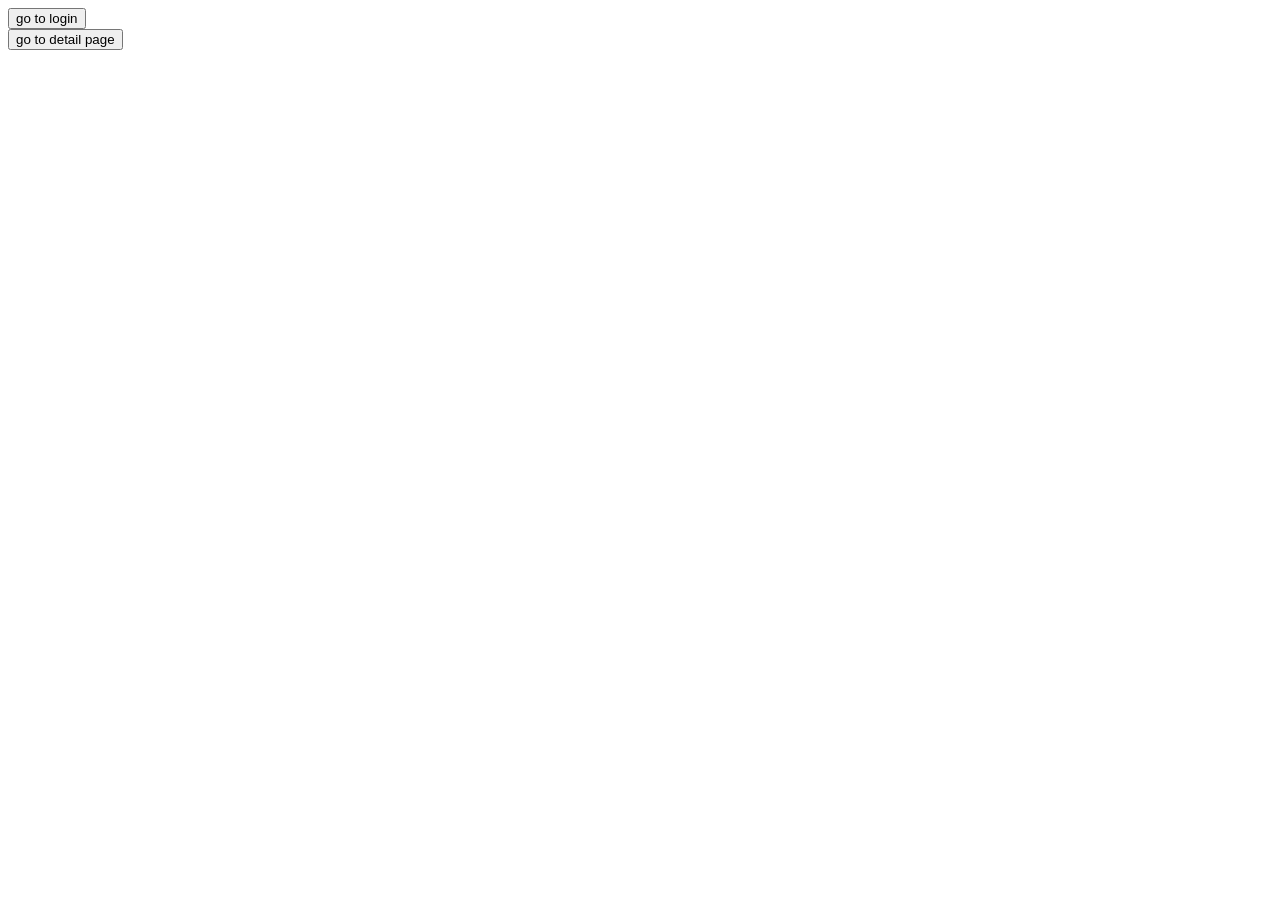
==== commit 610ded72: "login and register finished 2" ====
--- a/index.html
+++ b/index.html
@@ -4,70 +4,27 @@
 <head>
     <meta charset="UTF-8">
     <meta name="viewport" content="width=device-width, initial-scale=1.0">
-    <title>大事件-登陆</title>
-    <link rel="stylesheet" href="/assets/css/login.css">
-    <link rel="stylesheet" href="/assets/lib/layui/css/layui.css">
+    <title>Document</title>
 </head>
 
 <body>
-    <div class="layui-main">
-        <img src="/assets/images/logo.png" alt="">
+    <div>
+        <button class="loginBtn">go to login</button>
     </div>
-    <div class="loginAndRegBox">
-        <div class="title-box"></div>
-        <div class="login-box">
-            <form class="layui-form" id="loginForm">
-                <div class="layui-form-item">
-                    <i class="layui-icon layui-icon-username"></i>
-                    <input type="text" name="username" required lay-verify="required" placeholder="请输入用户名"
-                        autocomplete="off" class="layui-input">
-                </div>
-                <div class="layui-form-item">
-                    <i class="layui-icon layui-icon-password"></i>
-                    <input type="password" name="password" required lay-verify="required|pwd" placeholder="请输入密码"
-                        autocomplete="off" class="layui-input">
-                </div>
-                <div class="layui-form-item">
-                    <button class="layui-btn ayui-btn layui-btn-fluid layui-btn-normal" lay-submit
-                        lay-filter="formDemo">登陆</button>
-                </div>
-                <div class="layui-form-item linkBox"> <a href="javascript:;" id="reg-btn">去注册账号</a></div>
-            </form>
+    <div><button class="detailBtn">go to detail page</button></div>
 
-        </div>
-        <div class="reg-box">
-            <form class="layui-form" id="regForm">
-                <div class="layui-form-item">
-                    <i class="layui-icon layui-icon-username"></i>
-                    <input type="text" name="username" required lay-verify="required" placeholder="请输入用户名"
-                        autocomplete="off" class="layui-input">
-                </div>
-                <div class="layui-form-item">
-                    <i class="layui-icon layui-icon-password"></i>
-                    <input type="password" name="password" required lay-verify="required|pwd" placeholder="请输入密码"
-                        autocomplete="off" class="layui-input">
-                </div>
-                <div class="layui-form-item">
-                    <i class="layui-icon layui-icon-password"></i>
-                    <input type="password" name="regpassword" required lay-verify="required|pwd|repwd"
-                        placeholder="请在此输入密码" autocomplete="off" class="layui-input">
-                </div>
-
-                <div class="layui-form-item">
-                    <button class="layui-btn ayui-btn layui-btn-fluid layui-btn-normal" lay-submit
-                        lay-filter="formDemo">立即注册</button>
-                </div>
-                <div class="layui-form-item linkBox"> <a href="javascript:;" id="login-btn">去登陆</a></div>
-            </form>
-
-        </div>
-    </div>
-
-    <script src="/assets/lib/jquery.js"></script>
-    <script src="/assets/lib/layui/layui.all.js"></script>
-    <script src="/assets/js/baseAPI.js"></script>
-    <script src="/assets/js/login.js"></script>
-
+</body>
+<script>
+    var loginBtn = document.querySelector(".loginBtn");
+    loginBtn.onclick = function () {
+        window.open("/login.html")
+    }
+    var detailBtn = document.querySelector(".detailBtn");
+    detailBtn.onclick = function () {
+        console.log("yes")
+        window.location.href = "/detail.html"
+    }
+</script>
 </body>
 
 </html>
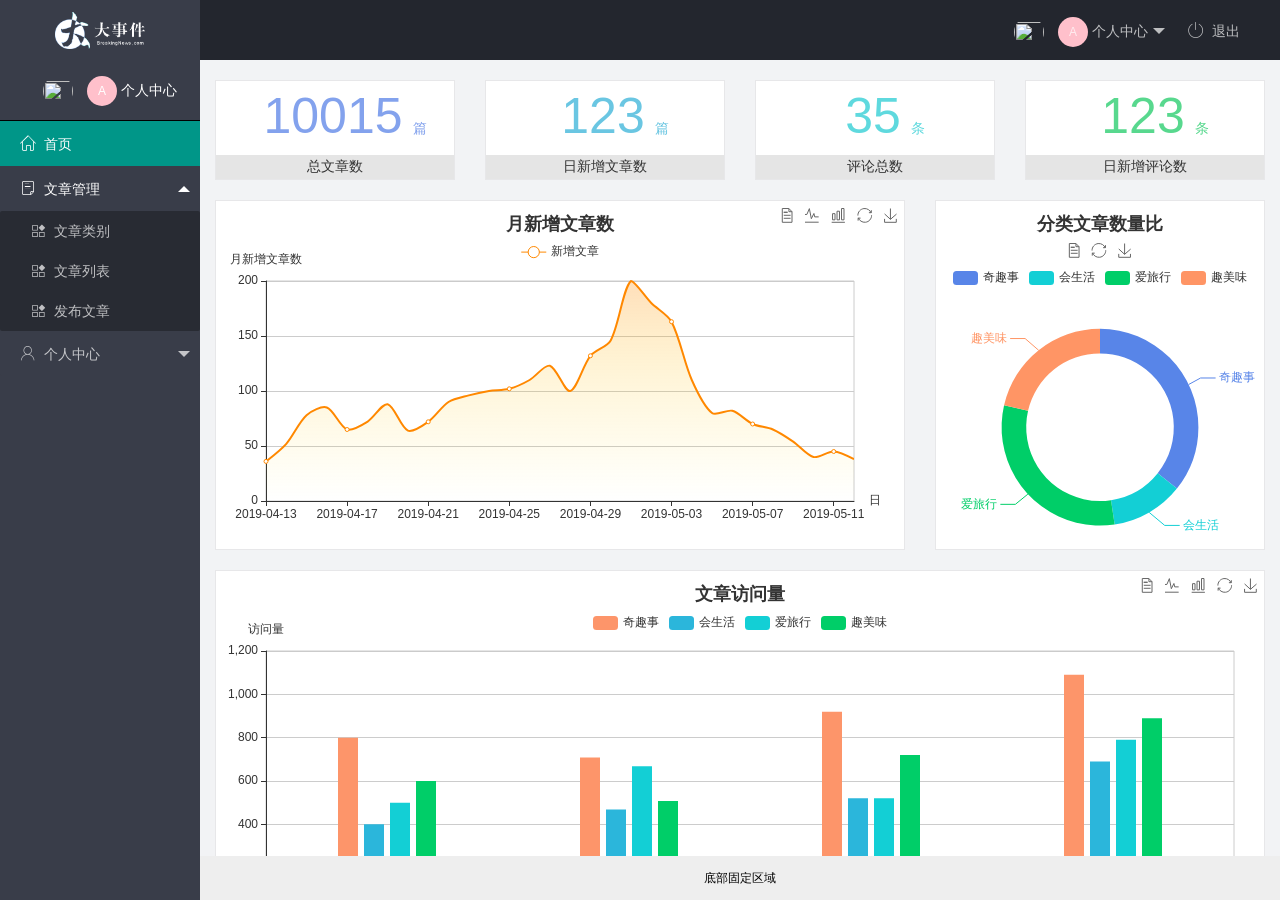
==== commit 76b83074: "index page finish" ====
--- a/index.html
+++ b/index.html
@@ -4,27 +4,88 @@
 <head>
     <meta charset="UTF-8">
     <meta name="viewport" content="width=device-width, initial-scale=1.0">
-    <title>Document</title>
+    <title>大事件-后台首页</title>
+    <link rel="stylesheet" href="/assets/lib/layui/css/layui.css">
+    <link rel="stylesheet" href="/assets/fonts/iconfont.css">
+    <link rel="stylesheet" href="assets/css/index.css">
+    <script src="/assets/lib/jquery.js"></script>
+    <script src="/assets/js/baseAPI.js"></script>
 </head>
 
 <body>
-    <div>
-        <button class="loginBtn">go to login</button>
+    <div class="layui-layout layui-layout-admin">
+        <div class="layui-header">
+            <div class="layui-logo layui-hide-xs layui-bg-black">
+                <img src="/assets/images/logo.png" alt="" srcset="">
+            </div>
+            <ul class="layui-nav layui-layout-right">
+                <li class="layui-nav-item layui-hide layui-show-md-inline-block">
+                    <a href="javascript:;">
+                        <img src="http://t.cn/RCzsdCq" class="layui-nav-img" />
+                        <span class="text-avatar">A</span>
+                        <span class="welcome">个人中心</span>
+                    </a>
+                    <dl class="layui-nav-child">
+                        <dd><a href="">基本资料</a></dd>
+                        <dd><a href="">更换头像</a></dd>
+                        <dd><a href="">重置密码</a></dd>
+                    </dl>
+                </li>
+                <li class="layui-nav-item" lay-header-event="menuRight" lay-unselect>
+                    <a href="javascript:;" id="logout">
+                        <span class="iconfont icon-tuichu"></span>退出
+                    </a>
+                </li>
+            </ul>
+        </div>
+
+        <div class="layui-side layui-bg-black">
+            <div class="layui-side-scroll">
+                <div class="userInfo">
+                    <img src="http://t.cn/RCzsdCq" class="layui-nav-img" />
+                    <span class="text-avatar">A</span> 
+                    <span class="welcome">个人中心</span>
+                    
+                </div>
+                <!-- 左侧导航区域（可配合layui已有的垂直导航） -->
+
+
+                <ul class="layui-nav layui-nav-tree" lay-shrink="all">
+                    <li class="layui-nav-item layui-this">
+                        <a target="fr" href="/home/dashboard.html">
+                            <span class="iconfont icon-home"></span>首页
+                        </a>
+                    </li>
+                    <li class="layui-nav-item layui-nav-itemed">
+                        <a class="" href="javascript:;"><span class="iconfont icon-16"></span>文章管理</a>
+                        <dl class="layui-nav-child">
+                            <dd><a href="javascript:;"><i class="layui-icon layui-icon-app"></i>文章类别</a> </dd>
+                            <dd><a href="javascript:;"><i class="layui-icon layui-icon-app"></i>文章列表</a> </dd>
+                            <dd><a href="javascript:;"><i class="layui-icon layui-icon-app"></i>发布文章</a> </dd>
+                        </dl>
+                    </li>
+                    <li class="layui-nav-item">
+                        <a href="javascript:;"> <span class="iconfont icon-user"></span>个人中心</a>
+                        <dl class="layui-nav-child">
+                            <dd><a href="javascript:;"><i class="layui-icon layui-icon-app"></i>基本资料</a> </dd>
+                            <dd><a href="javascript:;"><i class="layui-icon layui-icon-app"></i>更换头像</a> </dd>
+                            <dd><a href="javascript:;"><i class="layui-icon layui-icon-app"></i>重置密码</a> </dd>
+                        </dl>
+                    </li>
+                </ul>
+            </div>
+        </div>
+
+        <div class="layui-body">
+            <iframe name="fr" src="/home/dashboard.html" frameborder="0"></iframe>
+        </div>
+
+        <div class="layui-footer">
+            底部固定区域
+        </div>
     </div>
-    <div><button class="detailBtn">go to detail page</button></div>
-
-</body>
-<script>
-    var loginBtn = document.querySelector(".loginBtn");
-    loginBtn.onclick = function () {
-        window.open("/login.html")
-    }
-    var detailBtn = document.querySelector(".detailBtn");
-    detailBtn.onclick = function () {
-        console.log("yes")
-        window.location.href = "/detail.html"
-    }
-</script>
+    <script src="/assets/lib/layui/layui.all.js"></script>
+    <script src="/assets/js/index.js"></script>
 </body>
 
 </html>
--- a/assets/lib/layui/css/layui.css
+++ b/assets/lib/layui/css/layui.css
@@ -0,0 +1,2 @@
+/** layui-v2.5.5 MIT License By https://www.layui.com */
+ .layui-inline,img{display:inline-block;vertical-align:middle}h1,h2,h3,h4,h5,h6{font-weight:400}.layui-edge,.layui-header,.layui-inline,.layui-main{position:relative}.layui-body,.layui-edge,.layui-elip{overflow:hidden}.layui-btn,.layui-edge,.layui-inline,img{vertical-align:middle}.layui-btn,.layui-disabled,.layui-icon,.layui-unselect{-moz-user-select:none;-webkit-user-select:none;-ms-user-select:none}.layui-elip,.layui-form-checkbox span,.layui-form-pane .layui-form-label{text-overflow:ellipsis;white-space:nowrap}.layui-breadcrumb,.layui-tree-btnGroup{visibility:hidden}blockquote,body,button,dd,div,dl,dt,form,h1,h2,h3,h4,h5,h6,input,li,ol,p,pre,td,textarea,th,ul{margin:0;padding:0;-webkit-tap-highlight-color:rgba(0,0,0,0)}a:active,a:hover{outline:0}img{border:none}li{list-style:none}table{border-collapse:collapse;border-spacing:0}h4,h5,h6{font-size:100%}button,input,optgroup,option,select,textarea{font-family:inherit;font-size:inherit;font-style:inherit;font-weight:inherit;outline:0}pre{white-space:pre-wrap;white-space:-moz-pre-wrap;white-space:-pre-wrap;white-space:-o-pre-wrap;word-wrap:break-word}body{line-height:24px;font:14px Helvetica Neue,Helvetica,PingFang SC,Tahoma,Arial,sans-serif}hr{height:1px;margin:10px 0;border:0;clear:both}a{color:#333;text-decoration:none}a:hover{color:#777}a cite{font-style:normal;*cursor:pointer}.layui-border-box,.layui-border-box *{box-sizing:border-box}.layui-box,.layui-box *{box-sizing:content-box}.layui-clear{clear:both;*zoom:1}.layui-clear:after{content:'\20';clear:both;*zoom:1;display:block;height:0}.layui-inline{*display:inline;*zoom:1}.layui-edge{display:inline-block;width:0;height:0;border-width:6px;border-style:dashed;border-color:transparent}.layui-edge-top{top:-4px;border-bottom-color:#999;border-bottom-style:solid}.layui-edge-right{border-left-color:#999;border-left-style:solid}.layui-edge-bottom{top:2px;border-top-color:#999;border-top-style:solid}.layui-edge-left{border-right-color:#999;border-right-style:solid}.layui-disabled,.layui-disabled:hover{color:#d2d2d2!important;cursor:not-allowed!important}.layui-circle{border-radius:100%}.layui-show{display:block!important}.layui-hide{display:none!important}@font-face{font-family:layui-icon;src:url(../font/iconfont.eot?v=250);src:url(../font/iconfont.eot?v=250#iefix) format('embedded-opentype'),url(../font/iconfont.woff2?v=250) format('woff2'),url(../font/iconfont.woff?v=250) format('woff'),url(../font/iconfont.ttf?v=250) format('truetype'),url(../font/iconfont.svg?v=250#layui-icon) format('svg')}.layui-icon{font-family:layui-icon!important;font-size:16px;font-style:normal;-webkit-font-smoothing:antialiased;-moz-osx-font-smoothing:grayscale}.layui-icon-reply-fill:before{content:"\e611"}.layui-icon-set-fill:before{content:"\e614"}.layui-icon-menu-fill:before{content:"\e60f"}.layui-icon-search:before{content:"\e615"}.layui-icon-share:before{content:"\e641"}.layui-icon-set-sm:before{content:"\e620"}.layui-icon-engine:before{content:"\e628"}.layui-icon-close:before{content:"\1006"}.layui-icon-close-fill:before{content:"\1007"}.layui-icon-chart-screen:before{content:"\e629"}.layui-icon-star:before{content:"\e600"}.layui-icon-circle-dot:before{content:"\e617"}.layui-icon-chat:before{content:"\e606"}.layui-icon-release:before{content:"\e609"}.layui-icon-list:before{content:"\e60a"}.layui-icon-chart:before{content:"\e62c"}.layui-icon-ok-circle:before{content:"\1005"}.layui-icon-layim-theme:before{content:"\e61b"}.layui-icon-table:before{content:"\e62d"}.layui-icon-right:before{content:"\e602"}.layui-icon-left:before{content:"\e603"}.layui-icon-cart-simple:before{content:"\e698"}.layui-icon-face-cry:before{content:"\e69c"}.layui-icon-face-smile:before{content:"\e6af"}.layui-icon-survey:before{content:"\e6b2"}.layui-icon-tree:before{content:"\e62e"}.layui-icon-upload-circle:before{content:"\e62f"}.layui-icon-add-circle:before{content:"\e61f"}.layui-icon-download-circle:before{content:"\e601"}.layui-icon-templeate-1:before{content:"\e630"}.layui-icon-util:before{content:"\e631"}.layui-icon-face-surprised:before{content:"\e664"}.layui-icon-edit:before{content:"\e642"}.layui-icon-speaker:before{content:"\e645"}.layui-icon-down:before{content:"\e61a"}.layui-icon-file:before{content:"\e621"}.layui-icon-layouts:before{content:"\e632"}.layui-icon-rate-half:before{content:"\e6c9"}.layui-icon-add-circle-fine:before{content:"\e608"}.layui-icon-prev-circle:before{content:"\e633"}.layui-icon-read:before{content:"\e705"}.layui-icon-404:before{content:"\e61c"}.layui-icon-carousel:before{content:"\e634"}.layui-icon-help:before{content:"\e607"}.layui-icon-code-circle:before{content:"\e635"}.layui-icon-water:before{content:"\e636"}.layui-icon-username:before{content:"\e66f"}.layui-icon-find-fill:before{content:"\e670"}.layui-icon-about:before{content:"\e60b"}.layui-icon-location:before{content:"\e715"}.layui-icon-up:before{content:"\e619"}.layui-icon-pause:before{content:"\e651"}.layui-icon-date:before{content:"\e637"}.layui-icon-layim-uploadfile:before{content:"\e61d"}.layui-icon-delete:before{content:"\e640"}.layui-icon-play:before{content:"\e652"}.layui-icon-top:before{content:"\e604"}.layui-icon-friends:before{content:"\e612"}.layui-icon-refresh-3:before{content:"\e9aa"}.layui-icon-ok:before{content:"\e605"}.layui-icon-layer:before{content:"\e638"}.layui-icon-face-smile-fine:before{content:"\e60c"}.layui-icon-dollar:before{content:"\e659"}.layui-icon-group:before{content:"\e613"}.layui-icon-layim-download:before{content:"\e61e"}.layui-icon-picture-fine:before{content:"\e60d"}.layui-icon-link:before{content:"\e64c"}.layui-icon-diamond:before{content:"\e735"}.layui-icon-log:before{content:"\e60e"}.layui-icon-rate-solid:before{content:"\e67a"}.layui-icon-fonts-del:before{content:"\e64f"}.layui-icon-unlink:before{content:"\e64d"}.layui-icon-fonts-clear:before{content:"\e639"}.layui-icon-triangle-r:before{content:"\e623"}.layui-icon-circle:before{content:"\e63f"}.layui-icon-radio:before{content:"\e643"}.layui-icon-align-center:before{content:"\e647"}.layui-icon-align-right:before{content:"\e648"}.layui-icon-align-left:before{content:"\e649"}.layui-icon-loading-1:before{content:"\e63e"}.layui-icon-return:before{content:"\e65c"}.layui-icon-fonts-strong:before{content:"\e62b"}.layui-icon-upload:before{content:"\e67c"}.layui-icon-dialogue:before{content:"\e63a"}.layui-icon-video:before{content:"\e6ed"}.layui-icon-headset:before{content:"\e6fc"}.layui-icon-cellphone-fine:before{content:"\e63b"}.layui-icon-add-1:before{content:"\e654"}.layui-icon-face-smile-b:before{content:"\e650"}.layui-icon-fonts-html:before{content:"\e64b"}.layui-icon-form:before{content:"\e63c"}.layui-icon-cart:before{content:"\e657"}.layui-icon-camera-fill:before{content:"\e65d"}.layui-icon-tabs:before{content:"\e62a"}.layui-icon-fonts-code:before{content:"\e64e"}.layui-icon-fire:before{content:"\e756"}.layui-icon-set:before{content:"\e716"}.layui-icon-fonts-u:before{content:"\e646"}.layui-icon-triangle-d:before{content:"\e625"}.layui-icon-tips:before{content:"\e702"}.layui-icon-picture:before{content:"\e64a"}.layui-icon-more-vertical:before{content:"\e671"}.layui-icon-flag:before{content:"\e66c"}.layui-icon-loading:before{content:"\e63d"}.layui-icon-fonts-i:before{content:"\e644"}.layui-icon-refresh-1:before{content:"\e666"}.layui-icon-rmb:before{content:"\e65e"}.layui-icon-home:before{content:"\e68e"}.layui-icon-user:before{content:"\e770"}.layui-icon-notice:before{content:"\e667"}.layui-icon-login-weibo:before{content:"\e675"}.layui-icon-voice:before{content:"\e688"}.layui-icon-upload-drag:before{content:"\e681"}.layui-icon-login-qq:before{content:"\e676"}.layui-icon-snowflake:before{content:"\e6b1"}.layui-icon-file-b:before{content:"\e655"}.layui-icon-template:before{content:"\e663"}.layui-icon-auz:before{content:"\e672"}.layui-icon-console:before{content:"\e665"}.layui-icon-app:before{content:"\e653"}.layui-icon-prev:before{content:"\e65a"}.layui-icon-website:before{content:"\e7ae"}.layui-icon-next:before{content:"\e65b"}.layui-icon-component:before{content:"\e857"}.layui-icon-more:before{content:"\e65f"}.layui-icon-login-wechat:before{content:"\e677"}.layui-icon-shrink-right:before{content:"\e668"}.layui-icon-spread-left:before{content:"\e66b"}.layui-icon-camera:before{content:"\e660"}.layui-icon-note:before{content:"\e66e"}.layui-icon-refresh:before{content:"\e669"}.layui-icon-female:before{content:"\e661"}.layui-icon-male:before{content:"\e662"}.layui-icon-password:before{content:"\e673"}.layui-icon-senior:before{content:"\e674"}.layui-icon-theme:before{content:"\e66a"}.layui-icon-tread:before{content:"\e6c5"}.layui-icon-praise:before{content:"\e6c6"}.layui-icon-star-fill:before{content:"\e658"}.layui-icon-rate:before{content:"\e67b"}.layui-icon-template-1:before{content:"\e656"}.layui-icon-vercode:before{content:"\e679"}.layui-icon-cellphone:before{content:"\e678"}.layui-icon-screen-full:before{content:"\e622"}.layui-icon-screen-restore:before{content:"\e758"}.layui-icon-cols:before{content:"\e610"}.layui-icon-export:before{content:"\e67d"}.layui-icon-print:before{content:"\e66d"}.layui-icon-slider:before{content:"\e714"}.layui-icon-addition:before{content:"\e624"}.layui-icon-subtraction:before{content:"\e67e"}.layui-icon-service:before{content:"\e626"}.layui-icon-transfer:before{content:"\e691"}.layui-main{width:1140px;margin:0 auto}.layui-header{z-index:1000;height:60px}.layui-header a:hover{transition:all .5s;-webkit-transition:all .5s}.layui-side{position:fixed;left:0;top:0;bottom:0;z-index:999;width:200px;overflow-x:hidden}.layui-side-scroll{position:relative;width:220px;height:100%;overflow-x:hidden}.layui-body{position:absolute;left:200px;right:0;top:0;bottom:0;z-index:998;width:auto;overflow-y:auto;box-sizing:border-box}.layui-layout-body{overflow:hidden}.layui-layout-admin .layui-header{background-color:#23262E}.layui-layout-admin .layui-side{top:60px;width:200px;overflow-x:hidden}.layui-layout-admin .layui-body{position:fixed;top:60px;bottom:44px}.layui-layout-admin .layui-main{width:auto;margin:0 15px}.layui-layout-admin .layui-footer{position:fixed;left:200px;right:0;bottom:0;height:44px;line-height:44px;padding:0 15px;background-color:#eee}.layui-layout-admin .layui-logo{position:absolute;left:0;top:0;width:200px;height:100%;line-height:60px;text-align:center;color:#009688;font-size:16px}.layui-layout-admin .layui-header .layui-nav{background:0 0}.layui-layout-left{position:absolute!important;left:200px;top:0}.layui-layout-right{position:absolute!important;right:0;top:0}.layui-container{position:relative;margin:0 auto;padding:0 15px;box-sizing:border-box}.layui-fluid{position:relative;margin:0 auto;padding:0 15px}.layui-row:after,.layui-row:before{content:'';display:block;clear:both}.layui-col-lg1,.layui-col-lg10,.layui-col-lg11,.layui-col-lg12,.layui-col-lg2,.layui-col-lg3,.layui-col-lg4,.layui-col-lg5,.layui-col-lg6,.layui-col-lg7,.layui-col-lg8,.layui-col-lg9,.layui-col-md1,.layui-col-md10,.layui-col-md11,.layui-col-md12,.layui-col-md2,.layui-col-md3,.layui-col-md4,.layui-col-md5,.layui-col-md6,.layui-col-md7,.layui-col-md8,.layui-col-md9,.layui-col-sm1,.layui-col-sm10,.layui-col-sm11,.layui-col-sm12,.layui-col-sm2,.layui-col-sm3,.layui-col-sm4,.layui-col-sm5,.layui-col-sm6,.layui-col-sm7,.layui-col-sm8,.layui-col-sm9,.layui-col-xs1,.layui-col-xs10,.layui-col-xs11,.layui-col-xs12,.layui-col-xs2,.layui-col-xs3,.layui-col-xs4,.layui-col-xs5,.layui-col-xs6,.layui-col-xs7,.layui-col-xs8,.layui-col-xs9{position:relative;display:block;box-sizing:border-box}.layui-col-xs1,.layui-col-xs10,.layui-col-xs11,.layui-col-xs12,.layui-col-xs2,.layui-col-xs3,.layui-col-xs4,.layui-col-xs5,.layui-col-xs6,.layui-col-xs7,.layui-col-xs8,.layui-col-xs9{float:left}.layui-col-xs1{width:8.33333333%}.layui-col-xs2{width:16.66666667%}.layui-col-xs3{width:25%}.layui-col-xs4{width:33.33333333%}.layui-col-xs5{width:41.66666667%}.layui-col-xs6{width:50%}.layui-col-xs7{width:58.33333333%}.layui-col-xs8{width:66.66666667%}.layui-col-xs9{width:75%}.layui-col-xs10{width:83.33333333%}.layui-col-xs11{width:91.66666667%}.layui-col-xs12{width:100%}.layui-col-xs-offset1{margin-left:8.33333333%}.layui-col-xs-offset2{margin-left:16.66666667%}.layui-col-xs-offset3{margin-left:25%}.layui-col-xs-offset4{margin-left:33.33333333%}.layui-col-xs-offset5{margin-left:41.66666667%}.layui-col-xs-offset6{margin-left:50%}.layui-col-xs-offset7{margin-left:58.33333333%}.layui-col-xs-offset8{margin-left:66.66666667%}.layui-col-xs-offset9{margin-left:75%}.layui-col-xs-offset10{margin-left:83.33333333%}.layui-col-xs-offset11{margin-left:91.66666667%}.layui-col-xs-offset12{margin-left:100%}@media screen and (max-width:768px){.layui-hide-xs{display:none!important}.layui-show-xs-block{display:block!important}.layui-show-xs-inline{display:inline!important}.layui-show-xs-inline-block{display:inline-block!important}}@media screen and (min-width:768px){.layui-container{width:750px}.layui-hide-sm{display:none!important}.layui-show-sm-block{display:block!important}.layui-show-sm-inline{display:inline!important}.layui-show-sm-inline-block{display:inline-block!important}.layui-col-sm1,.layui-col-sm10,.layui-col-sm11,.layui-col-sm12,.layui-col-sm2,.layui-col-sm3,.layui-col-sm4,.layui-col-sm5,.layui-col-sm6,.layui-col-sm7,.layui-col-sm8,.layui-col-sm9{float:left}.layui-col-sm1{width:8.33333333%}.layui-col-sm2{width:16.66666667%}.layui-col-sm3{width:25%}.layui-col-sm4{width:33.33333333%}.layui-col-sm5{width:41.66666667%}.layui-col-sm6{width:50%}.layui-col-sm7{width:58.33333333%}.layui-col-sm8{width:66.66666667%}.layui-col-sm9{width:75%}.layui-col-sm10{width:83.33333333%}.layui-col-sm11{width:91.66666667%}.layui-col-sm12{width:100%}.layui-col-sm-offset1{margin-left:8.33333333%}.layui-col-sm-offset2{margin-left:16.66666667%}.layui-col-sm-offset3{margin-left:25%}.layui-col-sm-offset4{margin-left:33.33333333%}.layui-col-sm-offset5{margin-left:41.66666667%}.layui-col-sm-offset6{margin-left:50%}.layui-col-sm-offset7{margin-left:58.33333333%}.layui-col-sm-offset8{margin-left:66.66666667%}.layui-col-sm-offset9{margin-left:75%}.layui-col-sm-offset10{margin-left:83.33333333%}.layui-col-sm-offset11{margin-left:91.66666667%}.layui-col-sm-offset12{margin-left:100%}}@media screen and (min-width:992px){.layui-container{width:970px}.layui-hide-md{display:none!important}.layui-show-md-block{display:block!important}.layui-show-md-inline{display:inline!important}.layui-show-md-inline-block{display:inline-block!important}.layui-col-md1,.layui-col-md10,.layui-col-md11,.layui-col-md12,.layui-col-md2,.layui-col-md3,.layui-col-md4,.layui-col-md5,.layui-col-md6,.layui-col-md7,.layui-col-md8,.layui-col-md9{float:left}.layui-col-md1{width:8.33333333%}.layui-col-md2{width:16.66666667%}.layui-col-md3{width:25%}.layui-col-md4{width:33.33333333%}.layui-col-md5{width:41.66666667%}.layui-col-md6{width:50%}.layui-col-md7{width:58.33333333%}.layui-col-md8{width:66.66666667%}.layui-col-md9{width:75%}.layui-col-md10{width:83.33333333%}.layui-col-md11{width:91.66666667%}.layui-col-md12{width:100%}.layui-col-md-offset1{margin-left:8.33333333%}.layui-col-md-offset2{margin-left:16.66666667%}.layui-col-md-offset3{margin-left:25%}.layui-col-md-offset4{margin-left:33.33333333%}.layui-col-md-offset5{margin-left:41.66666667%}.layui-col-md-offset6{margin-left:50%}.layui-col-md-offset7{margin-left:58.33333333%}.layui-col-md-offset8{margin-left:66.66666667%}.layui-col-md-offset9{margin-left:75%}.layui-col-md-offset10{margin-left:83.33333333%}.layui-col-md-offset11{margin-left:91.66666667%}.layui-col-md-offset12{margin-left:100%}}@media screen and (min-width:1200px){.layui-container{width:1170px}.layui-hide-lg{display:none!important}.layui-show-lg-block{display:block!important}.layui-show-lg-inline{display:inline!important}.layui-show-lg-inline-block{display:inline-block!important}.layui-col-lg1,.layui-col-lg10,.layui-col-lg11,.layui-col-lg12,.layui-col-lg2,.layui-col-lg3,.layui-col-lg4,.layui-col-lg5,.layui-col-lg6,.layui-col-lg7,.layui-col-lg8,.layui-col-lg9{float:left}.layui-col-lg1{width:8.33333333%}.layui-col-lg2{width:16.66666667%}.layui-col-lg3{width:25%}.layui-col-lg4{width:33.33333333%}.layui-col-lg5{width:41.66666667%}.layui-col-lg6{width:50%}.layui-col-lg7{width:58.33333333%}.layui-col-lg8{width:66.66666667%}.layui-col-lg9{width:75%}.layui-col-lg10{width:83.33333333%}.layui-col-lg11{width:91.66666667%}.layui-col-lg12{width:100%}.layui-col-lg-offset1{margin-left:8.33333333%}.layui-col-lg-offset2{margin-left:16.66666667%}.layui-col-lg-offset3{margin-left:25%}.layui-col-lg-offset4{margin-left:33.33333333%}.layui-col-lg-offset5{margin-left:41.66666667%}.layui-col-lg-offset6{margin-left:50%}.layui-col-lg-offset7{margin-left:58.33333333%}.layui-col-lg-offset8{margin-left:66.66666667%}.layui-col-lg-offset9{margin-left:75%}.layui-col-lg-offset10{margin-left:83.33333333%}.layui-col-lg-offset11{margin-left:91.66666667%}.layui-col-lg-offset12{margin-left:100%}}.layui-col-space1{margin:-.5px}.layui-col-space1>*{padding:.5px}.layui-col-space3{margin:-1.5px}.layui-col-space3>*{padding:1.5px}.layui-col-space5{margin:-2.5px}.layui-col-space5>*{padding:2.5px}.layui-col-space8{margin:-3.5px}.layui-col-space8>*{padding:3.5px}.layui-col-space10{margin:-5px}.layui-col-space10>*{padding:5px}.layui-col-space12{margin:-6px}.layui-col-space12>*{padding:6px}.layui-col-space15{margin:-7.5px}.layui-col-space15>*{padding:7.5px}.layui-col-space18{margin:-9px}.layui-col-space18>*{padding:9px}.layui-col-space20{margin:-10px}.layui-col-space20>*{padding:10px}.layui-col-space22{margin:-11px}.layui-col-space22>*{padding:11px}.layui-col-space25{margin:-12.5px}.layui-col-space25>*{padding:12.5px}.layui-col-space30{margin:-15px}.layui-col-space30>*{padding:15px}.layui-btn,.layui-input,.layui-select,.layui-textarea,.layui-upload-button{outline:0;-webkit-appearance:none;transition:all .3s;-webkit-transition:all .3s;box-sizing:border-box}.layui-elem-quote{margin-bottom:10px;padding:15px;line-height:22px;border-left:5px solid #009688;border-radius:0 2px 2px 0;background-color:#f2f2f2}.layui-quote-nm{border-style:solid;border-width:1px 1px 1px 5px;background:0 0}.layui-elem-field{margin-bottom:10px;padding:0;border-width:1px;border-style:solid}.layui-elem-field legend{margin-left:20px;padding:0 10px;font-size:20px;font-weight:300}.layui-field-title{margin:10px 0 20px;border-width:1px 0 0}.layui-field-box{padding:10px 15px}.layui-field-title .layui-field-box{padding:10px 0}.layui-progress{position:relative;height:6px;border-radius:20px;background-color:#e2e2e2}.layui-progress-bar{position:absolute;left:0;top:0;width:0;max-width:100%;height:6px;border-radius:20px;text-align:right;background-color:#5FB878;transition:all .3s;-webkit-transition:all .3s}.layui-progress-big,.layui-progress-big .layui-progress-bar{height:18px;line-height:18px}.layui-progress-text{position:relative;top:-20px;line-height:18px;font-size:12px;color:#666}.layui-progress-big .layui-progress-text{position:static;padding:0 10px;color:#fff}.layui-collapse{border-width:1px;border-style:solid;border-radius:2px}.layui-colla-content,.layui-colla-item{border-top-width:1px;border-top-style:solid}.layui-colla-item:first-child{border-top:none}.layui-colla-title{position:relative;height:42px;line-height:42px;padding:0 15px 0 35px;color:#333;background-color:#f2f2f2;cursor:pointer;font-size:14px;overflow:hidden}.layui-colla-content{display:none;padding:10px 15px;line-height:22px;color:#666}.layui-colla-icon{position:absolute;left:15px;top:0;font-size:14px}.layui-card{margin-bottom:15px;border-radius:2px;background-color:#fff;box-shadow:0 1px 2px 0 rgba(0,0,0,.05)}.layui-card:last-child{margin-bottom:0}.layui-card-header{position:relative;height:42px;line-height:42px;padding:0 15px;border-bottom:1px solid #f6f6f6;color:#333;border-radius:2px 2px 0 0;font-size:14px}.layui-bg-black,.layui-bg-blue,.layui-bg-cyan,.layui-bg-green,.layui-bg-orange,.layui-bg-red{color:#fff!important}.layui-card-body{position:relative;padding:10px 15px;line-height:24px}.layui-card-body[pad15]{padding:15px}.layui-card-body[pad20]{padding:20px}.layui-card-body .layui-table{margin:5px 0}.layui-card .layui-tab{margin:0}.layui-panel-window{position:relative;padding:15px;border-radius:0;border-top:5px solid #E6E6E6;background-color:#fff}.layui-auxiliar-moving{position:fixed;left:0;right:0;top:0;bottom:0;width:100%;height:100%;background:0 0;z-index:9999999999}.layui-form-label,.layui-form-mid,.layui-form-select,.layui-input-block,.layui-input-inline,.layui-textarea{position:relative}.layui-bg-red{background-color:#FF5722!important}.layui-bg-orange{background-color:#FFB800!important}.layui-bg-green{background-color:#009688!important}.layui-bg-cyan{background-color:#2F4056!important}.layui-bg-blue{background-color:#1E9FFF!important}.layui-bg-black{background-color:#393D49!important}.layui-bg-gray{background-color:#eee!important;color:#666!important}.layui-badge-rim,.layui-colla-content,.layui-colla-item,.layui-collapse,.layui-elem-field,.layui-form-pane .layui-form-item[pane],.layui-form-pane .layui-form-label,.layui-input,.layui-layedit,.layui-layedit-tool,.layui-quote-nm,.layui-select,.layui-tab-bar,.layui-tab-card,.layui-tab-title,.layui-tab-title .layui-this:after,.layui-textarea{border-color:#e6e6e6}.layui-timeline-item:before,hr{background-color:#e6e6e6}.layui-text{line-height:22px;font-size:14px;color:#666}.layui-text h1,.layui-text h2,.layui-text h3{font-weight:500;color:#333}.layui-text h1{font-size:30px}.layui-text h2{font-size:24px}.layui-text h3{font-size:18px}.layui-text a:not(.layui-btn){color:#01AAED}.layui-text a:not(.layui-btn):hover{text-decoration:underline}.layui-text ul{padding:5px 0 5px 15px}.layui-text ul li{margin-top:5px;list-style-type:disc}.layui-text em,.layui-word-aux{color:#999!important;padding:0 5px!important}.layui-btn{display:inline-block;height:38px;line-height:38px;padding:0 18px;background-color:#009688;color:#fff;white-space:nowrap;text-align:center;font-size:14px;border:none;border-radius:2px;cursor:pointer}.layui-btn:hover{opacity:.8;filter:alpha(opacity=80);color:#fff}.layui-btn:active{opacity:1;filter:alpha(opacity=100)}.layui-btn+.layui-btn{margin-left:10px}.layui-btn-container{font-size:0}.layui-btn-container .layui-btn{margin-right:10px;margin-bottom:10px}.layui-btn-container .layui-btn+.layui-btn{margin-left:0}.layui-table .layui-btn-container .layui-btn{margin-bottom:9px}.layui-btn-radius{border-radius:100px}.layui-btn .layui-icon{margin-right:3px;font-size:18px;vertical-align:bottom;vertical-align:middle\9}.layui-btn-primary{border:1px solid #C9C9C9;background-color:#fff;color:#555}.layui-btn-primary:hover{border-color:#009688;color:#333}.layui-btn-normal{background-color:#1E9FFF}.layui-btn-warm{background-color:#FFB800}.layui-btn-danger{background-color:#FF5722}.layui-btn-checked{background-color:#5FB878}.layui-btn-disabled,.layui-btn-disabled:active,.layui-btn-disabled:hover{border:1px solid #e6e6e6;background-color:#FBFBFB;color:#C9C9C9;cursor:not-allowed;opacity:1}.layui-btn-lg{height:44px;line-height:44px;padding:0 25px;font-size:16px}.layui-btn-sm{height:30px;line-height:30px;padding:0 10px;font-size:12px}.layui-btn-sm i{font-size:16px!important}.layui-btn-xs{height:22px;line-height:22px;padding:0 5px;font-size:12px}.layui-btn-xs i{font-size:14px!important}.layui-btn-group{display:inline-block;vertical-align:middle;font-size:0}.layui-btn-group .layui-btn{margin-left:0!important;margin-right:0!important;border-left:1px solid rgba(255,255,255,.5);border-radius:0}.layui-btn-group .layui-btn-primary{border-left:none}.layui-btn-group .layui-btn-primary:hover{border-color:#C9C9C9;color:#009688}.layui-btn-group .layui-btn:first-child{border-left:none;border-radius:2px 0 0 2px}.layui-btn-group .layui-btn-primary:first-child{border-left:1px solid #c9c9c9}.layui-btn-group .layui-btn:last-child{border-radius:0 2px 2px 0}.layui-btn-group .layui-btn+.layui-btn{margin-left:0}.layui-btn-group+.layui-btn-group{margin-left:10px}.layui-btn-fluid{width:100%}.layui-input,.layui-select,.layui-textarea{height:38px;line-height:1.3;line-height:38px\9;border-width:1px;border-style:solid;background-color:#fff;border-radius:2px}.layui-input::-webkit-input-placeholder,.layui-select::-webkit-input-placeholder,.layui-textarea::-webkit-input-placeholder{line-height:1.3}.layui-input,.layui-textarea{display:block;width:100%;padding-left:10px}.layui-input:hover,.layui-textarea:hover{border-color:#D2D2D2!important}.layui-input:focus,.layui-textarea:focus{border-color:#C9C9C9!important}.layui-textarea{min-height:100px;height:auto;line-height:20px;padding:6px 10px;resize:vertical}.layui-select{padding:0 10px}.layui-form input[type=checkbox],.layui-form input[type=radio],.layui-form select{display:none}.layui-form [lay-ignore]{display:initial}.layui-form-item{margin-bottom:15px;clear:both;*zoom:1}.layui-form-item:after{content:'\20';clear:both;*zoom:1;display:block;height:0}.layui-form-label{float:left;display:block;padding:9px 15px;width:80px;font-weight:400;line-height:20px;text-align:right}.layui-form-label-col{display:block;float:none;padding:9px 0;line-height:20px;text-align:left}.layui-form-item .layui-inline{margin-bottom:5px;margin-right:10px}.layui-input-block{margin-left:110px;min-height:36px}.layui-input-inline{display:inline-block;vertical-align:middle}.layui-form-item .layui-input-inline{float:left;width:190px;margin-right:10px}.layui-form-text .layui-input-inline{width:auto}.layui-form-mid{float:left;display:block;padding:9px 0!important;line-height:20px;margin-right:10px}.layui-form-danger+.layui-form-select .layui-input,.layui-form-danger:focus{border-color:#FF5722!important}.layui-form-select .layui-input{padding-right:30px;cursor:pointer}.layui-form-select .layui-edge{position:absolute;right:10px;top:50%;margin-top:-3px;cursor:pointer;border-width:6px;border-top-color:#c2c2c2;border-top-style:solid;transition:all .3s;-webkit-transition:all .3s}.layui-form-select dl{display:none;position:absolute;left:0;top:42px;padding:5px 0;z-index:899;min-width:100%;border:1px solid #d2d2d2;max-height:300px;overflow-y:auto;background-color:#fff;border-radius:2px;box-shadow:0 2px 4px rgba(0,0,0,.12);box-sizing:border-box}.layui-form-select dl dd,.layui-form-select dl dt{padding:0 10px;line-height:36px;white-space:nowrap;overflow:hidden;text-overflow:ellipsis}.layui-form-select dl dt{font-size:12px;color:#999}.layui-form-select dl dd{cursor:pointer}.layui-form-select dl dd:hover{background-color:#f2f2f2;-webkit-transition:.5s all;transition:.5s all}.layui-form-select .layui-select-group dd{padding-left:20px}.layui-form-select dl dd.layui-select-tips{padding-left:10px!important;color:#999}.layui-form-select dl dd.layui-this{background-color:#5FB878;color:#fff}.layui-form-checkbox,.layui-form-select dl dd.layui-disabled{background-color:#fff}.layui-form-selected dl{display:block}.layui-form-checkbox,.layui-form-checkbox *,.layui-form-switch{display:inline-block;vertical-align:middle}.layui-form-selected .layui-edge{margin-top:-9px;-webkit-transform:rotate(180deg);transform:rotate(180deg);margin-top:-3px\9}:root .layui-form-selected .layui-edge{margin-top:-9px\0/IE9}.layui-form-selectup dl{top:auto;bottom:42px}.layui-select-none{margin:5px 0;text-align:center;color:#999}.layui-select-disabled .layui-disabled{border-color:#eee!important}.layui-select-disabled .layui-edge{border-top-color:#d2d2d2}.layui-form-checkbox{position:relative;height:30px;line-height:30px;margin-right:10px;padding-right:30px;cursor:pointer;font-size:0;-webkit-transition:.1s linear;transition:.1s linear;box-sizing:border-box}.layui-form-checkbox span{padding:0 10px;height:100%;font-size:14px;border-radius:2px 0 0 2px;background-color:#d2d2d2;color:#fff;overflow:hidden}.layui-form-checkbox:hover span{background-color:#c2c2c2}.layui-form-checkbox i{position:absolute;right:0;top:0;width:30px;height:28px;border:1px solid #d2d2d2;border-left:none;border-radius:0 2px 2px 0;color:#fff;font-size:20px;text-align:center}.layui-form-checkbox:hover i{border-color:#c2c2c2;color:#c2c2c2}.layui-form-checked,.layui-form-checked:hover{border-color:#5FB878}.layui-form-checked span,.layui-form-checked:hover span{background-color:#5FB878}.layui-form-checked i,.layui-form-checked:hover i{color:#5FB878}.layui-form-item .layui-form-checkbox{margin-top:4px}.layui-form-checkbox[lay-skin=primary]{height:auto!important;line-height:normal!important;min-width:18px;min-height:18px;border:none!important;margin-right:0;padding-left:28px;padding-right:0;background:0 0}.layui-form-checkbox[lay-skin=primary] span{padding-left:0;padding-right:15px;line-height:18px;background:0 0;color:#666}.layui-form-checkbox[lay-skin=primary] i{right:auto;left:0;width:16px;height:16px;line-height:16px;border:1px solid #d2d2d2;font-size:12px;border-radius:2px;background-color:#fff;-webkit-transition:.1s linear;transition:.1s linear}.layui-form-checkbox[lay-skin=primary]:hover i{border-color:#5FB878;color:#fff}.layui-form-checked[lay-skin=primary] i{border-color:#5FB878!important;background-color:#5FB878;color:#fff}.layui-checkbox-disbaled[lay-skin=primary] span{background:0 0!important;color:#c2c2c2}.layui-checkbox-disbaled[lay-skin=primary]:hover i{border-color:#d2d2d2}.layui-form-item .layui-form-checkbox[lay-skin=primary]{margin-top:10px}.layui-form-switch{position:relative;height:22px;line-height:22px;min-width:35px;padding:0 5px;margin-top:8px;border:1px solid #d2d2d2;border-radius:20px;cursor:pointer;background-color:#fff;-webkit-transition:.1s linear;transition:.1s linear}.layui-form-switch i{position:absolute;left:5px;top:3px;width:16px;height:16px;border-radius:20px;background-color:#d2d2d2;-webkit-transition:.1s linear;transition:.1s linear}.layui-form-switch em{position:relative;top:0;width:25px;margin-left:21px;padding:0!important;text-align:center!important;color:#999!important;font-style:normal!important;font-size:12px}.layui-form-onswitch{border-color:#5FB878;background-color:#5FB878}.layui-checkbox-disbaled,.layui-checkbox-disbaled i{border-color:#e2e2e2!important}.layui-form-onswitch i{left:100%;margin-left:-21px;background-color:#fff}.layui-form-onswitch em{margin-left:5px;margin-right:21px;color:#fff!important}.layui-checkbox-disbaled span{background-color:#e2e2e2!important}.layui-checkbox-disbaled:hover i{color:#fff!important}[lay-radio]{display:none}.layui-form-radio,.layui-form-radio *{display:inline-block;vertical-align:middle}.layui-form-radio{line-height:28px;margin:6px 10px 0 0;padding-right:10px;cursor:pointer;font-size:0}.layui-form-radio *{font-size:14px}.layui-form-radio>i{margin-right:8px;font-size:22px;color:#c2c2c2}.layui-form-radio>i:hover,.layui-form-radioed>i{color:#5FB878}.layui-radio-disbaled>i{color:#e2e2e2!important}.layui-form-pane .layui-form-label{width:110px;padding:8px 15px;height:38px;line-height:20px;border-width:1px;border-style:solid;border-radius:2px 0 0 2px;text-align:center;background-color:#FBFBFB;overflow:hidden;box-sizing:border-box}.layui-form-pane .layui-input-inline{margin-left:-1px}.layui-form-pane .layui-input-block{margin-left:110px;left:-1px}.layui-form-pane .layui-input{border-radius:0 2px 2px 0}.layui-form-pane .layui-form-text .layui-form-label{float:none;width:100%;border-radius:2px;box-sizing:border-box;text-align:left}.layui-form-pane .layui-form-text .layui-input-inline{display:block;margin:0;top:-1px;clear:both}.layui-form-pane .layui-form-text .layui-input-block{margin:0;left:0;top:-1px}.layui-form-pane .layui-form-text .layui-textarea{min-height:100px;border-radius:0 0 2px 2px}.layui-form-pane .layui-form-checkbox{margin:4px 0 4px 10px}.layui-form-pane .layui-form-radio,.layui-form-pane .layui-form-switch{margin-top:6px;margin-left:10px}.layui-form-pane .layui-form-item[pane]{position:relative;border-width:1px;border-style:solid}.layui-form-pane .layui-form-item[pane] .layui-form-label{position:absolute;left:0;top:0;height:100%;border-width:0 1px 0 0}.layui-form-pane .layui-form-item[pane] .layui-input-inline{margin-left:110px}@media screen and (max-width:450px){.layui-form-item .layui-form-label{text-overflow:ellipsis;overflow:hidden;white-space:nowrap}.layui-form-item .layui-inline{display:block;margin-right:0;margin-bottom:20px;clear:both}.layui-form-item .layui-inline:after{content:'\20';clear:both;display:block;height:0}.layui-form-item .layui-input-inline{display:block;float:none;left:-3px;width:auto;margin:0 0 10px 112px}.layui-form-item .layui-input-inline+.layui-form-mid{margin-left:110px;top:-5px;padding:0}.layui-form-item .layui-form-checkbox{margin-right:5px;margin-bottom:5px}}.layui-layedit{border-width:1px;border-style:solid;border-radius:2px}.layui-layedit-tool{padding:3px 5px;border-bottom-width:1px;border-bottom-style:solid;font-size:0}.layedit-tool-fixed{position:fixed;top:0;border-top:1px solid #e2e2e2}.layui-layedit-tool .layedit-tool-mid,.layui-layedit-tool .layui-icon{display:inline-block;vertical-align:middle;text-align:center;font-size:14px}.layui-layedit-tool .layui-icon{position:relative;width:32px;height:30px;line-height:30px;margin:3px 5px;color:#777;cursor:pointer;border-radius:2px}.layui-layedit-tool .layui-icon:hover{color:#393D49}.layui-layedit-tool .layui-icon:active{color:#000}.layui-layedit-tool .layedit-tool-active{background-color:#e2e2e2;color:#000}.layui-layedit-tool .layui-disabled,.layui-layedit-tool .layui-disabled:hover{color:#d2d2d2;cursor:not-allowed}.layui-layedit-tool .layedit-tool-mid{width:1px;height:18px;margin:0 10px;background-color:#d2d2d2}.layedit-tool-html{width:50px!important;font-size:30px!important}.layedit-tool-b,.layedit-tool-code,.layedit-tool-help{font-size:16px!important}.layedit-tool-d,.layedit-tool-face,.layedit-tool-image,.layedit-tool-unlink{font-size:18px!important}.layedit-tool-image input{position:absolute;font-size:0;left:0;top:0;width:100%;height:100%;opacity:.01;filter:Alpha(opacity=1);cursor:pointer}.layui-layedit-iframe iframe{display:block;width:100%}#LAY_layedit_code{overflow:hidden}.layui-laypage{display:inline-block;*display:inline;*zoom:1;vertical-align:middle;margin:10px 0;font-size:0}.layui-laypage>a:first-child,.layui-laypage>a:first-child em{border-radius:2px 0 0 2px}.layui-laypage>a:last-child,.layui-laypage>a:last-child em{border-radius:0 2px 2px 0}.layui-laypage>:first-child{margin-left:0!important}.layui-laypage>:last-child{margin-right:0!important}.layui-laypage a,.layui-laypage button,.layui-laypage input,.layui-laypage select,.layui-laypage span{border:1px solid #e2e2e2}.layui-laypage a,.layui-laypage span{display:inline-block;*display:inline;*zoom:1;vertical-align:middle;padding:0 15px;height:28px;line-height:28px;margin:0 -1px 5px 0;background-color:#fff;color:#333;font-size:12px}.layui-flow-more a *,.layui-laypage input,.layui-table-view select[lay-ignore]{display:inline-block}.layui-laypage a:hover{color:#009688}.layui-laypage em{font-style:normal}.layui-laypage .layui-laypage-spr{color:#999;font-weight:700}.layui-laypage a{text-decoration:none}.layui-laypage .layui-laypage-curr{position:relative}.layui-laypage .layui-laypage-curr em{position:relative;color:#fff}.layui-laypage .layui-laypage-curr .layui-laypage-em{position:absolute;left:-1px;top:-1px;padding:1px;width:100%;height:100%;background-color:#009688}.layui-laypage-em{border-radius:2px}.layui-laypage-next em,.layui-laypage-prev em{font-family:Sim sun;font-size:16px}.layui-laypage .layui-laypage-count,.layui-laypage .layui-laypage-limits,.layui-laypage .layui-laypage-refresh,.layui-laypage .layui-laypage-skip{margin-left:10px;margin-right:10px;padding:0;border:none}.layui-laypage .layui-laypage-limits,.layui-laypage .layui-laypage-refresh{vertical-align:top}.layui-laypage .layui-laypage-refresh i{font-size:18px;cursor:pointer}.layui-laypage select{height:22px;padding:3px;border-radius:2px;cursor:pointer}.layui-laypage .layui-laypage-skip{height:30px;line-height:30px;color:#999}.layui-laypage button,.layui-laypage input{height:30px;line-height:30px;border-radius:2px;vertical-align:top;background-color:#fff;box-sizing:border-box}.layui-laypage input{width:40px;margin:0 10px;padding:0 3px;text-align:center}.layui-laypage input:focus,.layui-laypage select:focus{border-color:#009688!important}.layui-laypage button{margin-left:10px;padding:0 10px;cursor:pointer}.layui-table,.layui-table-view{margin:10px 0}.layui-flow-more{margin:10px 0;text-align:center;color:#999;font-size:14px}.layui-flow-more a{height:32px;line-height:32px}.layui-flow-more a *{vertical-align:top}.layui-flow-more a cite{padding:0 20px;border-radius:3px;background-color:#eee;color:#333;font-style:normal}.layui-flow-more a cite:hover{opacity:.8}.layui-flow-more a i{font-size:30px;color:#737383}.layui-table{width:100%;background-color:#fff;color:#666}.layui-table tr{transition:all .3s;-webkit-transition:all .3s}.layui-table th{text-align:left;font-weight:400}.layui-table tbody tr:hover,.layui-table thead tr,.layui-table-click,.layui-table-header,.layui-table-hover,.layui-table-mend,.layui-table-patch,.layui-table-tool,.layui-table-total,.layui-table-total tr,.layui-table[lay-even] tr:nth-child(even){background-color:#f2f2f2}.layui-table td,.layui-table th,.layui-table-col-set,.layui-table-fixed-r,.layui-table-grid-down,.layui-table-header,.layui-table-page,.layui-table-tips-main,.layui-table-tool,.layui-table-total,.layui-table-view,.layui-table[lay-skin=line],.layui-table[lay-skin=row]{border-width:1px;border-style:solid;border-color:#e6e6e6}.layui-table td,.layui-table th{position:relative;padding:9px 15px;min-height:20px;line-height:20px;font-size:14px}.layui-table[lay-skin=line] td,.layui-table[lay-skin=line] th{border-width:0 0 1px}.layui-table[lay-skin=row] td,.layui-table[lay-skin=row] th{border-width:0 1px 0 0}.layui-table[lay-skin=nob] td,.layui-table[lay-skin=nob] th{border:none}.layui-table img{max-width:100px}.layui-table[lay-size=lg] td,.layui-table[lay-size=lg] th{padding:15px 30px}.layui-table-view .layui-table[lay-size=lg] .layui-table-cell{height:40px;line-height:40px}.layui-table[lay-size=sm] td,.layui-table[lay-size=sm] th{font-size:12px;padding:5px 10px}.layui-table-view .layui-table[lay-size=sm] .layui-table-cell{height:20px;line-height:20px}.layui-table[lay-data]{display:none}.layui-table-box{position:relative;overflow:hidden}.layui-table-view .layui-table{position:relative;width:auto;margin:0}.layui-table-view .layui-table[lay-skin=line]{border-width:0 1px 0 0}.layui-table-view .layui-table[lay-skin=row]{border-width:0 0 1px}.layui-table-view .layui-table td,.layui-table-view .layui-table th{padding:5px 0;border-top:none;border-left:none}.layui-table-view .layui-table th.layui-unselect .layui-table-cell span{cursor:pointer}.layui-table-view .layui-table td{cursor:default}.layui-table-view .layui-table td[data-edit=text]{cursor:text}.layui-table-view .layui-form-checkbox[lay-skin=primary] i{width:18px;height:18px}.layui-table-view .layui-form-radio{line-height:0;padding:0}.layui-table-view .layui-form-radio>i{margin:0;font-size:20px}.layui-table-init{position:absolute;left:0;top:0;width:100%;height:100%;text-align:center;z-index:110}.layui-table-init .layui-icon{position:absolute;left:50%;top:50%;margin:-15px 0 0 -15px;font-size:30px;color:#c2c2c2}.layui-table-header{border-width:0 0 1px;overflow:hidden}.layui-table-header .layui-table{margin-bottom:-1px}.layui-table-tool .layui-inline[lay-event]{position:relative;width:26px;height:26px;padding:5px;line-height:16px;margin-right:10px;text-align:center;color:#333;border:1px solid #ccc;cursor:pointer;-webkit-transition:.5s all;transition:.5s all}.layui-table-tool .layui-inline[lay-event]:hover{border:1px solid #999}.layui-table-tool-temp{padding-right:120px}.layui-table-tool-self{position:absolute;right:17px;top:10px}.layui-table-tool .layui-table-tool-self .layui-inline[lay-event]{margin:0 0 0 10px}.layui-table-tool-panel{position:absolute;top:29px;left:-1px;padding:5px 0;min-width:150px;min-height:40px;border:1px solid #d2d2d2;text-align:left;overflow-y:auto;background-color:#fff;box-shadow:0 2px 4px rgba(0,0,0,.12)}.layui-table-cell,.layui-table-tool-panel li{overflow:hidden;text-overflow:ellipsis;white-space:nowrap}.layui-table-tool-panel li{padding:0 10px;line-height:30px;-webkit-transition:.5s all;transition:.5s all}.layui-table-tool-panel li .layui-form-checkbox[lay-skin=primary]{width:100%;padding-left:28px}.layui-table-tool-panel li:hover{background-color:#f2f2f2}.layui-table-tool-panel li .layui-form-checkbox[lay-skin=primary] i{position:absolute;left:0;top:0}.layui-table-tool-panel li .layui-form-checkbox[lay-skin=primary] span{padding:0}.layui-table-tool .layui-table-tool-self .layui-table-tool-panel{left:auto;right:-1px}.layui-table-col-set{position:absolute;right:0;top:0;width:20px;height:100%;border-width:0 0 0 1px;background-color:#fff}.layui-table-sort{width:10px;height:20px;margin-left:5px;cursor:pointer!important}.layui-table-sort .layui-edge{position:absolute;left:5px;border-width:5px}.layui-table-sort .layui-table-sort-asc{top:3px;border-top:none;border-bottom-style:solid;border-bottom-color:#b2b2b2}.layui-table-sort .layui-table-sort-asc:hover{border-bottom-color:#666}.layui-table-sort .layui-table-sort-desc{bottom:5px;border-bottom:none;border-top-style:solid;border-top-color:#b2b2b2}.layui-table-sort .layui-table-sort-desc:hover{border-top-color:#666}.layui-table-sort[lay-sort=asc] .layui-table-sort-asc{border-bottom-color:#000}.layui-table-sort[lay-sort=desc] .layui-table-sort-desc{border-top-color:#000}.layui-table-cell{height:28px;line-height:28px;padding:0 15px;position:relative;box-sizing:border-box}.layui-table-cell .layui-form-checkbox[lay-skin=primary]{top:-1px;padding:0}.layui-table-cell .layui-table-link{color:#01AAED}.laytable-cell-checkbox,.laytable-cell-numbers,.laytable-cell-radio,.laytable-cell-space{padding:0;text-align:center}.layui-table-body{position:relative;overflow:auto;margin-right:-1px;margin-bottom:-1px}.layui-table-body .layui-none{line-height:26px;padding:15px;text-align:center;color:#999}.layui-table-fixed{position:absolute;left:0;top:0;z-index:101}.layui-table-fixed .layui-table-body{overflow:hidden}.layui-table-fixed-l{box-shadow:0 -1px 8px rgba(0,0,0,.08)}.layui-table-fixed-r{left:auto;right:-1px;border-width:0 0 0 1px;box-shadow:-1px 0 8px rgba(0,0,0,.08)}.layui-table-fixed-r .layui-table-header{position:relative;overflow:visible}.layui-table-mend{position:absolute;right:-49px;top:0;height:100%;width:50px}.layui-table-tool{position:relative;z-index:890;width:100%;min-height:50px;line-height:30px;padding:10px 15px;border-width:0 0 1px}.layui-table-tool .layui-btn-container{margin-bottom:-10px}.layui-table-page,.layui-table-total{border-width:1px 0 0;margin-bottom:-1px;overflow:hidden}.layui-table-page{position:relative;width:100%;padding:7px 7px 0;height:41px;font-size:12px;white-space:nowrap}.layui-table-page>div{height:26px}.layui-table-page .layui-laypage{margin:0}.layui-table-page .layui-laypage a,.layui-table-page .layui-laypage span{height:26px;line-height:26px;margin-bottom:10px;border:none;background:0 0}.layui-table-page .layui-laypage a,.layui-table-page .layui-laypage span.layui-laypage-curr{padding:0 12px}.layui-table-page .layui-laypage span{margin-left:0;padding:0}.layui-table-page .layui-laypage .layui-laypage-prev{margin-left:-7px!important}.layui-table-page .layui-laypage .layui-laypage-curr .layui-laypage-em{left:0;top:0;padding:0}.layui-table-page .layui-laypage button,.layui-table-page .layui-laypage input{height:26px;line-height:26px}.layui-table-page .layui-laypage input{width:40px}.layui-table-page .layui-laypage button{padding:0 10px}.layui-table-page select{height:18px}.layui-table-patch .layui-table-cell{padding:0;width:30px}.layui-table-edit{position:absolute;left:0;top:0;width:100%;height:100%;padding:0 14px 1px;border-radius:0;box-shadow:1px 1px 20px rgba(0,0,0,.15)}.layui-table-edit:focus{border-color:#5FB878!important}select.layui-table-edit{padding:0 0 0 10px;border-color:#C9C9C9}.layui-table-view .layui-form-checkbox,.layui-table-view .layui-form-radio,.layui-table-view .layui-form-switch{top:0;margin:0;box-sizing:content-box}.layui-table-view .layui-form-checkbox{top:-1px;height:26px;line-height:26px}.layui-table-view .layui-form-checkbox i{height:26px}.layui-table-grid .layui-table-cell{overflow:visible}.layui-table-grid-down{position:absolute;top:0;right:0;width:26px;height:100%;padding:5px 0;border-width:0 0 0 1px;text-align:center;background-color:#fff;color:#999;cursor:pointer}.layui-table-grid-down .layui-icon{position:absolute;top:50%;left:50%;margin:-8px 0 0 -8px}.layui-table-grid-down:hover{background-color:#fbfbfb}body .layui-table-tips .layui-layer-content{background:0 0;padding:0;box-shadow:0 1px 6px rgba(0,0,0,.12)}.layui-table-tips-main{margin:-44px 0 0 -1px;max-height:150px;padding:8px 15px;font-size:14px;overflow-y:scroll;background-color:#fff;color:#666}.layui-table-tips-c{position:absolute;right:-3px;top:-13px;width:20px;height:20px;padding:3px;cursor:pointer;background-color:#666;border-radius:50%;color:#fff}.layui-table-tips-c:hover{background-color:#777}.layui-table-tips-c:before{position:relative;right:-2px}.layui-upload-file{display:none!important;opacity:.01;filter:Alpha(opacity=1)}.layui-upload-drag,.layui-upload-form,.layui-upload-wrap{display:inline-block}.layui-upload-list{margin:10px 0}.layui-upload-choose{padding:0 10px;color:#999}.layui-upload-drag{position:relative;padding:30px;border:1px dashed #e2e2e2;background-color:#fff;text-align:center;cursor:pointer;color:#999}.layui-upload-drag .layui-icon{font-size:50px;color:#009688}.layui-upload-drag[lay-over]{border-color:#009688}.layui-upload-iframe{position:absolute;width:0;height:0;border:0;visibility:hidden}.layui-upload-wrap{position:relative;vertical-align:middle}.layui-upload-wrap .layui-upload-file{display:block!important;position:absolute;left:0;top:0;z-index:10;font-size:100px;width:100%;height:100%;opacity:.01;filter:Alpha(opacity=1);cursor:pointer}.layui-transfer-active,.layui-transfer-box{display:inline-block;vertical-align:middle}.layui-transfer-box,.layui-transfer-header,.layui-transfer-search{border-width:0;border-style:solid;border-color:#e6e6e6}.layui-transfer-box{position:relative;border-width:1px;width:200px;height:360px;border-radius:2px;background-color:#fff}.layui-transfer-box .layui-form-checkbox{width:100%;margin:0!important}.layui-transfer-header{height:38px;line-height:38px;padding:0 10px;border-bottom-width:1px}.layui-transfer-search{position:relative;padding:10px;border-bottom-width:1px}.layui-transfer-search .layui-input{height:32px;padding-left:30px;font-size:12px}.layui-transfer-search .layui-icon-search{position:absolute;left:20px;top:50%;margin-top:-8px;color:#666}.layui-transfer-active{margin:0 15px}.layui-transfer-active .layui-btn{display:block;margin:0;padding:0 15px;background-color:#5FB878;border-color:#5FB878;color:#fff}.layui-transfer-active .layui-btn-disabled{background-color:#FBFBFB;border-color:#e6e6e6;color:#C9C9C9}.layui-transfer-active .layui-btn:first-child{margin-bottom:15px}.layui-transfer-active .layui-btn .layui-icon{margin:0;font-size:14px!important}.layui-transfer-data{padding:5px 0;overflow:auto}.layui-transfer-data li{height:32px;line-height:32px;padding:0 10px}.layui-transfer-data li:hover{background-color:#f2f2f2;transition:.5s all}.layui-transfer-data .layui-none{padding:15px 10px;text-align:center;color:#999}.layui-nav{position:relative;padding:0 20px;background-color:#393D49;color:#fff;border-radius:2px;font-size:0;box-sizing:border-box}.layui-nav *{font-size:14px}.layui-nav .layui-nav-item{position:relative;display:inline-block;*display:inline;*zoom:1;vertical-align:middle;line-height:60px}.layui-nav .layui-nav-item a{display:block;padding:0 20px;color:#fff;color:rgba(255,255,255,.7);transition:all .3s;-webkit-transition:all .3s}.layui-nav .layui-this:after,.layui-nav-bar,.layui-nav-tree .layui-nav-itemed:after{position:absolute;left:0;top:0;width:0;height:5px;background-color:#5FB878;transition:all .2s;-webkit-transition:all .2s}.layui-nav-bar{z-index:1000}.layui-nav .layui-nav-item a:hover,.layui-nav .layui-this a{color:#fff}.layui-nav .layui-this:after{content:'';top:auto;bottom:0;width:100%}.layui-nav-img{width:30px;height:30px;margin-right:10px;border-radius:50%}.layui-nav .layui-nav-more{content:'';width:0;height:0;border-style:solid dashed dashed;border-color:#fff transparent transparent;overflow:hidden;cursor:pointer;transition:all .2s;-webkit-transition:all .2s;position:absolute;top:50%;right:3px;margin-top:-3px;border-width:6px;border-top-color:rgba(255,255,255,.7)}.layui-nav .layui-nav-mored,.layui-nav-itemed>a .layui-nav-more{margin-top:-9px;border-style:dashed dashed solid;border-color:transparent transparent #fff}.layui-nav-child{display:none;position:absolute;left:0;top:65px;min-width:100%;line-height:36px;padding:5px 0;box-shadow:0 2px 4px rgba(0,0,0,.12);border:1px solid #d2d2d2;background-color:#fff;z-index:100;border-radius:2px;white-space:nowrap}.layui-nav .layui-nav-child a{color:#333}.layui-nav .layui-nav-child a:hover{background-color:#f2f2f2;color:#000}.layui-nav-child dd{position:relative}.layui-nav .layui-nav-child dd.layui-this a,.layui-nav-child dd.layui-this{background-color:#5FB878;color:#fff}.layui-nav-child dd.layui-this:after{display:none}.layui-nav-tree{width:200px;padding:0}.layui-nav-tree .layui-nav-item{display:block;width:100%;line-height:45px}.layui-nav-tree .layui-nav-item a{position:relative;height:45px;line-height:45px;text-overflow:ellipsis;overflow:hidden;white-space:nowrap}.layui-nav-tree .layui-nav-item a:hover{background-color:#4E5465}.layui-nav-tree .layui-nav-bar{width:5px;height:0;background-color:#009688}.layui-nav-tree .layui-nav-child dd.layui-this,.layui-nav-tree .layui-nav-child dd.layui-this a,.layui-nav-tree .layui-this,.layui-nav-tree .layui-this>a,.layui-nav-tree .layui-this>a:hover{background-color:#009688;color:#fff}.layui-nav-tree .layui-this:after{display:none}.layui-nav-itemed>a,.layui-nav-tree .layui-nav-title a,.layui-nav-tree .layui-nav-title a:hover{color:#fff!important}.layui-nav-tree .layui-nav-child{position:relative;z-index:0;top:0;border:none;box-shadow:none}.layui-nav-tree .layui-nav-child a{height:40px;line-height:40px;color:#fff;color:rgba(255,255,255,.7)}.layui-nav-tree .layui-nav-child,.layui-nav-tree .layui-nav-child a:hover{background:0 0;color:#fff}.layui-nav-tree .layui-nav-more{right:10px}.layui-nav-itemed>.layui-nav-child{display:block;padding:0;background-color:rgba(0,0,0,.3)!important}.layui-nav-itemed>.layui-nav-child>.layui-this>.layui-nav-child{display:block}.layui-nav-side{position:fixed;top:0;bottom:0;left:0;overflow-x:hidden;z-index:999}.layui-bg-blue .layui-nav-bar,.layui-bg-blue .layui-nav-itemed:after,.layui-bg-blue .layui-this:after{background-color:#93D1FF}.layui-bg-blue .layui-nav-child dd.layui-this{background-color:#1E9FFF}.layui-bg-blue .layui-nav-itemed>a,.layui-nav-tree.layui-bg-blue .layui-nav-title a,.layui-nav-tree.layui-bg-blue .layui-nav-title a:hover{background-color:#007DDB!important}.layui-breadcrumb{font-size:0}.layui-breadcrumb>*{font-size:14px}.layui-breadcrumb a{color:#999!important}.layui-breadcrumb a:hover{color:#5FB878!important}.layui-breadcrumb a cite{color:#666;font-style:normal}.layui-breadcrumb span[lay-separator]{margin:0 10px;color:#999}.layui-tab{margin:10px 0;text-align:left!important}.layui-tab[overflow]>.layui-tab-title{overflow:hidden}.layui-tab-title{position:relative;left:0;height:40px;white-space:nowrap;font-size:0;border-bottom-width:1px;border-bottom-style:solid;transition:all .2s;-webkit-transition:all .2s}.layui-tab-title li{display:inline-block;*display:inline;*zoom:1;vertical-align:middle;font-size:14px;transition:all .2s;-webkit-transition:all .2s;position:relative;line-height:40px;min-width:65px;padding:0 15px;text-align:center;cursor:pointer}.layui-tab-title li a{display:block}.layui-tab-title .layui-this{color:#000}.layui-tab-title .layui-this:after{position:absolute;left:0;top:0;content:'';width:100%;height:41px;border-width:1px;border-style:solid;border-bottom-color:#fff;border-radius:2px 2px 0 0;box-sizing:border-box;pointer-events:none}.layui-tab-bar{position:absolute;right:0;top:0;z-index:10;width:30px;height:39px;line-height:39px;border-width:1px;border-style:solid;border-radius:2px;text-align:center;background-color:#fff;cursor:pointer}.layui-tab-bar .layui-icon{position:relative;display:inline-block;top:3px;transition:all .3s;-webkit-transition:all .3s}.layui-tab-item{display:none}.layui-tab-more{padding-right:30px;height:auto!important;white-space:normal!important}.layui-tab-more li.layui-this:after{border-bottom-color:#e2e2e2;border-radius:2px}.layui-tab-more .layui-tab-bar .layui-icon{top:-2px;top:3px\9;-webkit-transform:rotate(180deg);transform:rotate(180deg)}:root .layui-tab-more .layui-tab-bar .layui-icon{top:-2px\0/IE9}.layui-tab-content{padding:10px}.layui-tab-title li .layui-tab-close{position:relative;display:inline-block;width:18px;height:18px;line-height:20px;margin-left:8px;top:1px;text-align:center;font-size:14px;color:#c2c2c2;transition:all .2s;-webkit-transition:all .2s}.layui-tab-title li .layui-tab-close:hover{border-radius:2px;background-color:#FF5722;color:#fff}.layui-tab-brief>.layui-tab-title .layui-this{color:#009688}.layui-tab-brief>.layui-tab-more li.layui-this:after,.layui-tab-brief>.layui-tab-title .layui-this:after{border:none;border-radius:0;border-bottom:2px solid #5FB878}.layui-tab-brief[overflow]>.layui-tab-title .layui-this:after{top:-1px}.layui-tab-card{border-width:1px;border-style:solid;border-radius:2px;box-shadow:0 2px 5px 0 rgba(0,0,0,.1)}.layui-tab-card>.layui-tab-title{background-color:#f2f2f2}.layui-tab-card>.layui-tab-title li{margin-right:-1px;margin-left:-1px}.layui-tab-card>.layui-tab-title .layui-this{background-color:#fff}.layui-tab-card>.layui-tab-title .layui-this:after{border-top:none;border-width:1px;border-bottom-color:#fff}.layui-tab-card>.layui-tab-title .layui-tab-bar{height:40px;line-height:40px;border-radius:0;border-top:none;border-right:none}.layui-tab-card>.layui-tab-more .layui-this{background:0 0;color:#5FB878}.layui-tab-card>.layui-tab-more .layui-this:after{border:none}.layui-timeline{padding-left:5px}.layui-timeline-item{position:relative;padding-bottom:20px}.layui-timeline-axis{position:absolute;left:-5px;top:0;z-index:10;width:20px;height:20px;line-height:20px;background-color:#fff;color:#5FB878;border-radius:50%;text-align:center;cursor:pointer}.layui-timeline-axis:hover{color:#FF5722}.layui-timeline-item:before{content:'';position:absolute;left:5px;top:0;z-index:0;width:1px;height:100%}.layui-timeline-item:last-child:before{display:none}.layui-timeline-item:first-child:before{display:block}.layui-timeline-content{padding-left:25px}.layui-timeline-title{position:relative;margin-bottom:10px}.layui-badge,.layui-badge-dot,.layui-badge-rim{position:relative;display:inline-block;padding:0 6px;font-size:12px;text-align:center;background-color:#FF5722;color:#fff;border-radius:2px}.layui-badge{height:18px;line-height:18px}.layui-badge-dot{width:8px;height:8px;padding:0;border-radius:50%}.layui-badge-rim{height:18px;line-height:18px;border-width:1px;border-style:solid;background-color:#fff;color:#666}.layui-btn .layui-badge,.layui-btn .layui-badge-dot{margin-left:5px}.layui-nav .layui-badge,.layui-nav .layui-badge-dot{position:absolute;top:50%;margin:-8px 6px 0}.layui-tab-title .layui-badge,.layui-tab-title .layui-badge-dot{left:5px;top:-2px}.layui-carousel{position:relative;left:0;top:0;background-color:#f8f8f8}.layui-carousel>[carousel-item]{position:relative;width:100%;height:100%;overflow:hidden}.layui-carousel>[carousel-item]:before{position:absolute;content:'\e63d';left:50%;top:50%;width:100px;line-height:20px;margin:-10px 0 0 -50px;text-align:center;color:#c2c2c2;font-family:layui-icon!important;font-size:30px;font-style:normal;-webkit-font-smoothing:antialiased;-moz-osx-font-smoothing:grayscale}.layui-carousel>[carousel-item]>*{display:none;position:absolute;left:0;top:0;width:100%;height:100%;background-color:#f8f8f8;transition-duration:.3s;-webkit-transition-duration:.3s}.layui-carousel-updown>*{-webkit-transition:.3s ease-in-out up;transition:.3s ease-in-out up}.layui-carousel-arrow{display:none\9;opacity:0;position:absolute;left:10px;top:50%;margin-top:-18px;width:36px;height:36px;line-height:36px;text-align:center;font-size:20px;border:0;border-radius:50%;background-color:rgba(0,0,0,.2);color:#fff;-webkit-transition-duration:.3s;transition-duration:.3s;cursor:pointer}.layui-carousel-arrow[lay-type=add]{left:auto!important;right:10px}.layui-carousel:hover .layui-carousel-arrow[lay-type=add],.layui-carousel[lay-arrow=always] .layui-carousel-arrow[lay-type=add]{right:20px}.layui-carousel[lay-arrow=always] .layui-carousel-arrow{opacity:1;left:20px}.layui-carousel[lay-arrow=none] .layui-carousel-arrow{display:none}.layui-carousel-arrow:hover,.layui-carousel-ind ul:hover{background-color:rgba(0,0,0,.35)}.layui-carousel:hover .layui-carousel-arrow{display:block\9;opacity:1;left:20px}.layui-carousel-ind{position:relative;top:-35px;width:100%;line-height:0!important;text-align:center;font-size:0}.layui-carousel[lay-indicator=outside]{margin-bottom:30px}.layui-carousel[lay-indicator=outside] .layui-carousel-ind{top:10px}.layui-carousel[lay-indicator=outside] .layui-carousel-ind ul{background-color:rgba(0,0,0,.5)}.layui-carousel[lay-indicator=none] .layui-carousel-ind{display:none}.layui-carousel-ind ul{display:inline-block;padding:5px;background-color:rgba(0,0,0,.2);border-radius:10px;-webkit-transition-duration:.3s;transition-duration:.3s}.layui-carousel-ind li{display:inline-block;width:10px;height:10px;margin:0 3px;font-size:14px;background-color:#e2e2e2;background-color:rgba(255,255,255,.5);border-radius:50%;cursor:pointer;-webkit-transition-duration:.3s;transition-duration:.3s}.layui-carousel-ind li:hover{background-color:rgba(255,255,255,.7)}.layui-carousel-ind li.layui-this{background-color:#fff}.layui-carousel>[carousel-item]>.layui-carousel-next,.layui-carousel>[carousel-item]>.layui-carousel-prev,.layui-carousel>[carousel-item]>.layui-this{display:block}.layui-carousel>[carousel-item]>.layui-this{left:0}.layui-carousel>[carousel-item]>.layui-carousel-prev{left:-100%}.layui-carousel>[carousel-item]>.layui-carousel-next{left:100%}.layui-carousel>[carousel-item]>.layui-carousel-next.layui-carousel-left,.layui-carousel>[carousel-item]>.layui-carousel-prev.layui-carousel-right{left:0}.layui-carousel>[carousel-item]>.layui-this.layui-carousel-left{left:-100%}.layui-carousel>[carousel-item]>.layui-this.layui-carousel-right{left:100%}.layui-carousel[lay-anim=updown] .layui-carousel-arrow{left:50%!important;top:20px;margin:0 0 0 -18px}.layui-carousel[lay-anim=updown]>[carousel-item]>*,.layui-carousel[lay-anim=fade]>[carousel-item]>*{left:0!important}.layui-carousel[lay-anim=updown] .layui-carousel-arrow[lay-type=add]{top:auto!important;bottom:20px}.layui-carousel[lay-anim=updown] .layui-carousel-ind{position:absolute;top:50%;right:20px;width:auto;height:auto}.layui-carousel[lay-anim=updown] .layui-carousel-ind ul{padding:3px 5px}.layui-carousel[lay-anim=updown] .layui-carousel-ind li{display:block;margin:6px 0}.layui-carousel[lay-anim=updown]>[carousel-item]>.layui-this{top:0}.layui-carousel[lay-anim=updown]>[carousel-item]>.layui-carousel-prev{top:-100%}.layui-carousel[lay-anim=updown]>[carousel-item]>.layui-carousel-next{top:100%}.layui-carousel[lay-anim=updown]>[carousel-item]>.layui-carousel-next.layui-carousel-left,.layui-carousel[lay-anim=updown]>[carousel-item]>.layui-carousel-prev.layui-carousel-right{top:0}.layui-carousel[lay-anim=updown]>[carousel-item]>.layui-this.layui-carousel-left{top:-100%}.layui-carousel[lay-anim=updown]>[carousel-item]>.layui-this.layui-carousel-right{top:100%}.layui-carousel[lay-anim=fade]>[carousel-item]>.layui-carousel-next,.layui-carousel[lay-anim=fade]>[carousel-item]>.layui-carousel-prev{opacity:0}.layui-carousel[lay-anim=fade]>[carousel-item]>.layui-carousel-next.layui-carousel-left,.layui-carousel[lay-anim=fade]>[carousel-item]>.layui-carousel-prev.layui-carousel-right{opacity:1}.layui-carousel[lay-anim=fade]>[carousel-item]>.layui-this.layui-carousel-left,.layui-carousel[lay-anim=fade]>[carousel-item]>.layui-this.layui-carousel-right{opacity:0}.layui-fixbar{position:fixed;right:15px;bottom:15px;z-index:999999}.layui-fixbar li{width:50px;height:50px;line-height:50px;margin-bottom:1px;text-align:center;cursor:pointer;font-size:30px;background-color:#9F9F9F;color:#fff;border-radius:2px;opacity:.95}.layui-fixbar li:hover{opacity:.85}.layui-fixbar li:active{opacity:1}.layui-fixbar .layui-fixbar-top{display:none;font-size:40px}body .layui-util-face{border:none;background:0 0}body .layui-util-face .layui-layer-content{padding:0;background-color:#fff;color:#666;box-shadow:none}.layui-util-face .layui-layer-TipsG{display:none}.layui-util-face ul{position:relative;width:372px;padding:10px;border:1px solid #D9D9D9;background-color:#fff;box-shadow:0 0 20px rgba(0,0,0,.2)}.layui-util-face ul li{cursor:pointer;float:left;border:1px solid #e8e8e8;height:22px;width:26px;overflow:hidden;margin:-1px 0 0 -1px;padding:4px 2px;text-align:center}.layui-util-face ul li:hover{position:relative;z-index:2;border:1px solid #eb7350;background:#fff9ec}.layui-code{position:relative;margin:10px 0;padding:15px;line-height:20px;border:1px solid #ddd;border-left-width:6px;background-color:#F2F2F2;color:#333;font-family:Courier New;font-size:12px}.layui-rate,.layui-rate *{display:inline-block;vertical-align:middle}.layui-rate{padding:10px 5px 10px 0;font-size:0}.layui-rate li i.layui-icon{font-size:20px;color:#FFB800;margin-right:5px;transition:all .3s;-webkit-transition:all .3s}.layui-rate li i:hover{cursor:pointer;transform:scale(1.12);-webkit-transform:scale(1.12)}.layui-rate[readonly] li i:hover{cursor:default;transform:scale(1)}.layui-colorpicker{width:26px;height:26px;border:1px solid #e6e6e6;padding:5px;border-radius:2px;line-height:24px;display:inline-block;cursor:pointer;transition:all .3s;-webkit-transition:all .3s}.layui-colorpicker:hover{border-color:#d2d2d2}.layui-colorpicker.layui-colorpicker-lg{width:34px;height:34px;line-height:32px}.layui-colorpicker.layui-colorpicker-sm{width:24px;height:24px;line-height:22px}.layui-colorpicker.layui-colorpicker-xs{width:22px;height:22px;line-height:20px}.layui-colorpicker-trigger-bgcolor{display:block;background:url([data-uri]);border-radius:2px}.layui-colorpicker-trigger-span{display:block;height:100%;box-sizing:border-box;border:1px solid rgba(0,0,0,.15);border-radius:2px;text-align:center}.layui-colorpicker-trigger-i{display:inline-block;color:#FFF;font-size:12px}.layui-colorpicker-trigger-i.layui-icon-close{color:#999}.layui-colorpicker-main{position:absolute;z-index:66666666;width:280px;padding:7px;background:#FFF;border:1px solid #d2d2d2;border-radius:2px;box-shadow:0 2px 4px rgba(0,0,0,.12)}.layui-colorpicker-main-wrapper{height:180px;position:relative}.layui-colorpicker-basis{width:260px;height:100%;position:relative}.layui-colorpicker-basis-white{width:100%;height:100%;position:absolute;top:0;left:0;background:linear-gradient(90deg,#FFF,hsla(0,0%,100%,0))}.layui-colorpicker-basis-black{width:100%;height:100%;position:absolute;top:0;left:0;background:linear-gradient(0deg,#000,transparent)}.layui-colorpicker-basis-cursor{width:10px;height:10px;border:1px solid #FFF;border-radius:50%;position:absolute;top:-3px;right:-3px;cursor:pointer}.layui-colorpicker-side{position:absolute;top:0;right:0;width:12px;height:100%;background:linear-gradient(red,#FF0,#0F0,#0FF,#00F,#F0F,red)}.layui-colorpicker-side-slider{width:100%;height:5px;box-shadow:0 0 1px #888;box-sizing:border-box;background:#FFF;border-radius:1px;border:1px solid #f0f0f0;cursor:pointer;position:absolute;left:0}.layui-colorpicker-main-alpha{display:none;height:12px;margin-top:7px;background:url([data-uri])}.layui-colorpicker-alpha-bgcolor{height:100%;position:relative}.layui-colorpicker-alpha-slider{width:5px;height:100%;box-shadow:0 0 1px #888;box-sizing:border-box;background:#FFF;border-radius:1px;border:1px solid #f0f0f0;cursor:pointer;position:absolute;top:0}.layui-colorpicker-main-pre{padding-top:7px;font-size:0}.layui-colorpicker-pre{width:20px;height:20px;border-radius:2px;display:inline-block;margin-left:6px;margin-bottom:7px;cursor:pointer}.layui-colorpicker-pre:nth-child(11n+1){margin-left:0}.layui-colorpicker-pre-isalpha{background:url([data-uri])}.layui-colorpicker-pre.layui-this{box-shadow:0 0 3px 2px rgba(0,0,0,.15)}.layui-colorpicker-pre>div{height:100%;border-radius:2px}.layui-colorpicker-main-input{text-align:right;padding-top:7px}.layui-colorpicker-main-input .layui-btn-container .layui-btn{margin:0 0 0 10px}.layui-colorpicker-main-input div.layui-inline{float:left;margin-right:10px;font-size:14px}.layui-colorpicker-main-input input.layui-input{width:150px;height:30px;color:#666}.layui-slider{height:4px;background:#e2e2e2;border-radius:3px;position:relative;cursor:pointer}.layui-slider-bar{border-radius:3px;position:absolute;height:100%}.layui-slider-step{position:absolute;top:0;width:4px;height:4px;border-radius:50%;background:#FFF;-webkit-transform:translateX(-50%);transform:translateX(-50%)}.layui-slider-wrap{width:36px;height:36px;position:absolute;top:-16px;-webkit-transform:translateX(-50%);transform:translateX(-50%);z-index:10;text-align:center}.layui-slider-wrap-btn{width:12px;height:12px;border-radius:50%;background:#FFF;display:inline-block;vertical-align:middle;cursor:pointer;transition:.3s}.layui-slider-wrap:after{content:"";height:100%;display:inline-block;vertical-align:middle}.layui-slider-wrap-btn.layui-slider-hover,.layui-slider-wrap-btn:hover{transform:scale(1.2)}.layui-slider-wrap-btn.layui-disabled:hover{transform:scale(1)!important}.layui-slider-tips{position:absolute;top:-42px;z-index:66666666;white-space:nowrap;display:none;-webkit-transform:translateX(-50%);transform:translateX(-50%);color:#FFF;background:#000;border-radius:3px;height:25px;line-height:25px;padding:0 10px}.layui-slider-tips:after{content:'';position:absolute;bottom:-12px;left:50%;margin-left:-6px;width:0;height:0;border-width:6px;border-style:solid;border-color:#000 transparent transparent}.layui-slider-input{width:70px;height:32px;border:1px solid #e6e6e6;border-radius:3px;font-size:16px;line-height:32px;position:absolute;right:0;top:-15px}.layui-slider-input-btn{display:none;position:absolute;top:0;right:0;width:20px;height:100%;border-left:1px solid #d2d2d2}.layui-slider-input-btn i{cursor:pointer;position:absolute;right:0;bottom:0;width:20px;height:50%;font-size:12px;line-height:16px;text-align:center;color:#999}.layui-slider-input-btn i:first-child{top:0;border-bottom:1px solid #d2d2d2}.layui-slider-input-txt{height:100%;font-size:14px}.layui-slider-input-txt input{height:100%;border:none}.layui-slider-input-btn i:hover{color:#009688}.layui-slider-vertical{width:4px;margin-left:34px}.layui-slider-vertical .layui-slider-bar{width:4px}.layui-slider-vertical .layui-slider-step{top:auto;left:0;-webkit-transform:translateY(50%);transform:translateY(50%)}.layui-slider-vertical .layui-slider-wrap{top:auto;left:-16px;-webkit-transform:translateY(50%);transform:translateY(50%)}.layui-slider-vertical .layui-slider-tips{top:auto;left:2px}@media \0screen{.layui-slider-wrap-btn{margin-left:-20px}.layui-slider-vertical .layui-slider-wrap-btn{margin-left:0;margin-bottom:-20px}.layui-slider-vertical .layui-slider-tips{margin-left:-8px}.layui-slider>span{margin-left:8px}}.layui-tree{line-height:22px}.layui-tree .layui-form-checkbox{margin:0!important}.layui-tree-set{width:100%;position:relative}.layui-tree-pack{display:none;padding-left:20px;position:relative}.layui-tree-iconClick,.layui-tree-main{display:inline-block;vertical-align:middle}.layui-tree-line .layui-tree-pack{padding-left:27px}.layui-tree-line .layui-tree-set .layui-tree-set:after{content:'';position:absolute;top:14px;left:-9px;width:17px;height:0;border-top:1px dotted #c0c4cc}.layui-tree-entry{position:relative;padding:3px 0;height:20px;white-space:nowrap}.layui-tree-entry:hover{background-color:#eee}.layui-tree-line .layui-tree-entry:hover{background-color:rgba(0,0,0,0)}.layui-tree-line .layui-tree-entry:hover .layui-tree-txt{color:#999;text-decoration:underline;transition:.3s}.layui-tree-main{cursor:pointer;padding-right:10px}.layui-tree-line .layui-tree-set:before{content:'';position:absolute;top:0;left:-9px;width:0;height:100%;border-left:1px dotted #c0c4cc}.layui-tree-line .layui-tree-set.layui-tree-setLineShort:before{height:13px}.layui-tree-line .layui-tree-set.layui-tree-setHide:before{height:0}.layui-tree-iconClick{position:relative;height:20px;line-height:20px;margin:0 10px;color:#c0c4cc}.layui-tree-icon{height:12px;line-height:12px;width:12px;text-align:center;border:1px solid #c0c4cc}.layui-tree-iconClick .layui-icon{font-size:18px}.layui-tree-icon .layui-icon{font-size:12px;color:#666}.layui-tree-iconArrow{padding:0 5px}.layui-tree-iconArrow:after{content:'';position:absolute;left:4px;top:3px;z-index:100;width:0;height:0;border-width:5px;border-style:solid;border-color:transparent transparent transparent #c0c4cc;transition:.5s}.layui-tree-btnGroup,.layui-tree-editInput{position:relative;vertical-align:middle;display:inline-block}.layui-tree-spread>.layui-tree-entry>.layui-tree-iconClick>.layui-tree-iconArrow:after{transform:rotate(90deg) translate(3px,4px)}.layui-tree-txt{display:inline-block;vertical-align:middle;color:#555}.layui-tree-search{margin-bottom:15px;color:#666}.layui-tree-btnGroup .layui-icon{display:inline-block;vertical-align:middle;padding:0 2px;cursor:pointer}.layui-tree-btnGroup .layui-icon:hover{color:#999;transition:.3s}.layui-tree-entry:hover .layui-tree-btnGroup{visibility:visible}.layui-tree-editInput{height:20px;line-height:20px;padding:0 3px;border:none;background-color:rgba(0,0,0,.05)}.layui-tree-emptyText{text-align:center;color:#999}.layui-anim{-webkit-animation-duration:.3s;animation-duration:.3s;-webkit-animation-fill-mode:both;animation-fill-mode:both}.layui-anim.layui-icon{display:inline-block}.layui-anim-loop{-webkit-animation-iteration-count:infinite;animation-iteration-count:infinite}.layui-trans,.layui-trans a{transition:all .3s;-webkit-transition:all .3s}@-webkit-keyframes layui-rotate{from{-webkit-transform:rotate(0)}to{-webkit-transform:rotate(360deg)}}@keyframes layui-rotate{from{transform:rotate(0)}to{transform:rotate(360deg)}}.layui-anim-rotate{-webkit-animation-name:layui-rotate;animation-name:layui-rotate;-webkit-animation-duration:1s;animation-duration:1s;-webkit-animation-timing-function:linear;animation-timing-function:linear}@-webkit-keyframes layui-up{from{-webkit-transform:translate3d(0,100%,0);opacity:.3}to{-webkit-transform:translate3d(0,0,0);opacity:1}}@keyframes layui-up{from{transform:translate3d(0,100%,0);opacity:.3}to{transform:translate3d(0,0,0);opacity:1}}.layui-anim-up{-webkit-animation-name:layui-up;animation-name:layui-up}@-webkit-keyframes layui-upbit{from{-webkit-transform:translate3d(0,30px,0);opacity:.3}to{-webkit-transform:translate3d(0,0,0);opacity:1}}@keyframes layui-upbit{from{transform:translate3d(0,30px,0);opacity:.3}to{transform:translate3d(0,0,0);opacity:1}}.layui-anim-upbit{-webkit-animation-name:layui-upbit;animation-name:layui-upbit}@-webkit-keyframes layui-scale{0%{opacity:.3;-webkit-transform:scale(.5)}100%{opacity:1;-webkit-transform:scale(1)}}@keyframes layui-scale{0%{opacity:.3;-ms-transform:scale(.5);transform:scale(.5)}100%{opacity:1;-ms-transform:scale(1);transform:scale(1)}}.layui-anim-scale{-webkit-animation-name:layui-scale;animation-name:layui-scale}@-webkit-keyframes layui-scale-spring{0%{opacity:.5;-webkit-transform:scale(.5)}80%{opacity:.8;-webkit-transform:scale(1.1)}100%{opacity:1;-webkit-transform:scale(1)}}@keyframes layui-scale-spring{0%{opacity:.5;transform:scale(.5)}80%{opacity:.8;transform:scale(1.1)}100%{opacity:1;transform:scale(1)}}.layui-anim-scaleSpring{-webkit-animation-name:layui-scale-spring;animation-name:layui-scale-spring}@-webkit-keyframes layui-fadein{0%{opacity:0}100%{opacity:1}}@keyframes layui-fadein{0%{opacity:0}100%{opacity:1}}.layui-anim-fadein{-webkit-animation-name:layui-fadein;animation-name:layui-fadein}@-webkit-keyframes layui-fadeout{0%{opacity:1}100%{opacity:0}}@keyframes layui-fadeout{0%{opacity:1}100%{opacity:0}}.layui-anim-fadeout{-webkit-animation-name:layui-fadeout;animation-name:layui-fadeout}
--- a/assets/fonts/iconfont.css
+++ b/assets/fonts/iconfont.css
@@ -0,0 +1,37 @@
+@font-face {font-family: "iconfont";
+  src: url('iconfont.eot?t=1576139966484'); /* IE9 */
+  src: url('iconfont.eot?t=1576139966484#iefix') format('embedded-opentype'), /* IE6-IE8 */
+  url('[data-uri]') format('woff2'),
+  url('iconfont.woff?t=1576139966484') format('woff'),
+  url('iconfont.ttf?t=1576139966484') format('truetype'), /* chrome, firefox, opera, Safari, Android, iOS 4.2+ */
+  url('iconfont.svg?t=1576139966484#iconfont') format('svg'); /* iOS 4.1- */
+}
+
+.iconfont {
+  font-family: "iconfont" !important;
+  font-size: 16px;
+  font-style: normal;
+  -webkit-font-smoothing: antialiased;
+  -moz-osx-font-smoothing: grayscale;
+}
+
+.icon-home:before {
+  content: "\e6a9";
+}
+
+.icon-user:before {
+  content: "\e614";
+}
+
+.icon-pinglun:before {
+  content: "\e616";
+}
+
+.icon-tuichu:before {
+  content: "\e865";
+}
+
+.icon-16:before {
+  content: "\e615";
+}
+
--- a/assets/css/index.css
+++ b/assets/css/index.css
@@ -0,0 +1,42 @@
+.layui-logo img{
+    width: 90px;
+}
+
+.iconfont{
+    margin-right: 8px;
+}
+.layui-icon{
+    margin-right: 8px;
+    margin-left: 12px;
+}
+.layui-footer{
+    text-align: center;
+    font-size: 12px;
+}
+iframe{
+    width: 100%;
+    height: 100%;
+}
+.layui-body{
+    overflow: hidden;
+}
+/* a{
+    transition: none;
+} */
+.text-avatar{
+    height: 30px;
+    line-height: 30px;
+    text-align: center;
+    font-size: 12px;
+    display: inline-block;
+    border-radius: 50%;
+    width: 30px;
+    background-color: pink;
+}
+.userInfo{
+    height: 60px;
+    line-height: 60px;
+    text-align: center;
+    border-bottom: 1px solid #000;
+    user-select: none;
+}
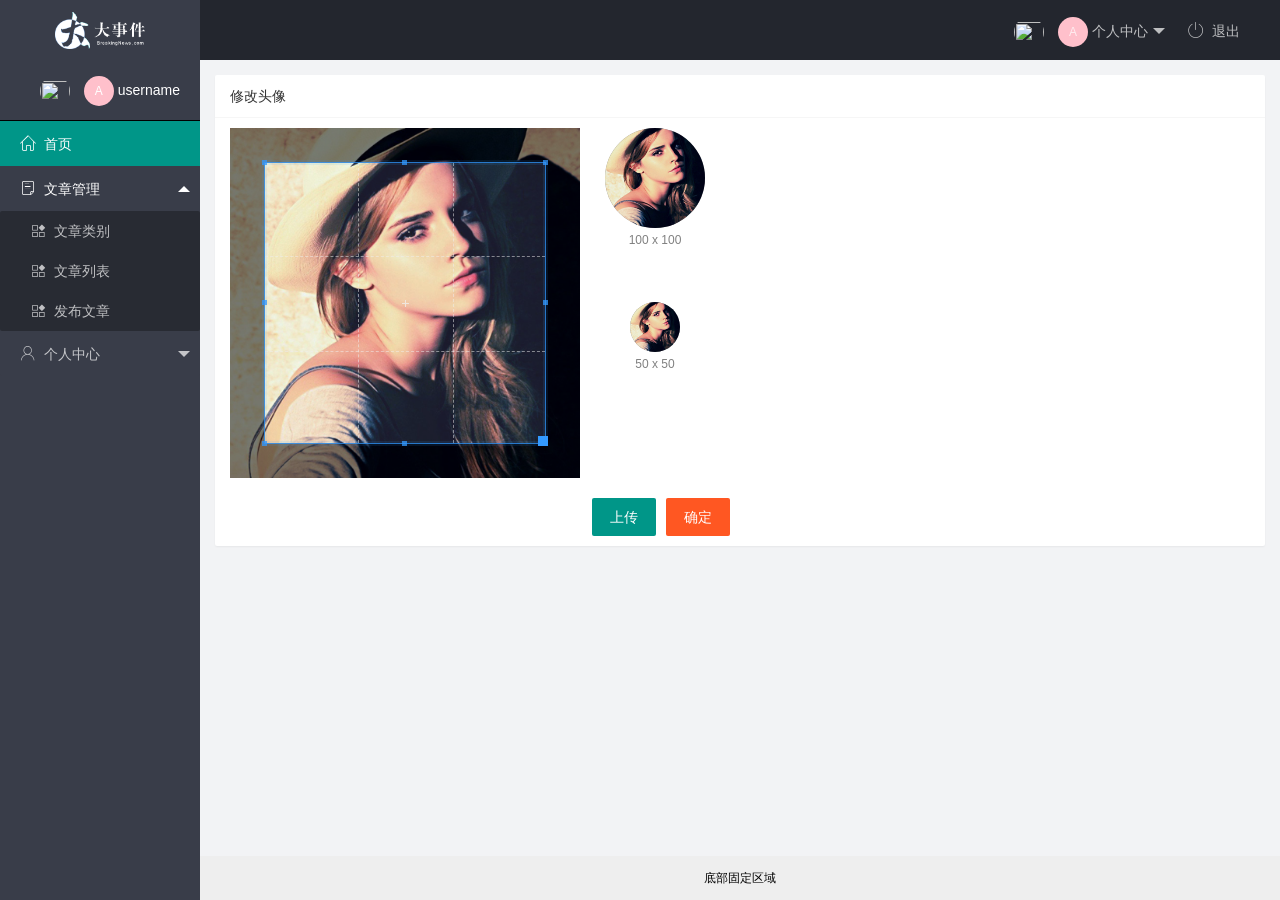
==== commit 1c0bad7e: "user page finished" ====
--- a/index.html
+++ b/index.html
@@ -26,9 +26,9 @@
                         <span class="welcome">个人中心</span>
                     </a>
                     <dl class="layui-nav-child">
-                        <dd><a href="">基本资料</a></dd>
-                        <dd><a href="">更换头像</a></dd>
-                        <dd><a href="">重置密码</a></dd>
+                        <dd><a href="/user/user_info.html" target="fr">基本资料</a></dd>
+                        <dd><a href="/user/user_avatar.html" target="fr">更换头像</a></dd>
+                        <dd><a href="/user/user_pwd.html" target="fr">重置密码</a></dd>
                     </dl>
                 </li>
                 <li class="layui-nav-item" lay-header-event="menuRight" lay-unselect>
@@ -43,9 +43,9 @@
             <div class="layui-side-scroll">
                 <div class="userInfo">
                     <img src="http://t.cn/RCzsdCq" class="layui-nav-img" />
-                    <span class="text-avatar">A</span> 
-                    <span class="welcome">个人中心</span>
-                    
+                    <span class="text-avatar">A</span>
+                    <span class="welcome">username</span>
+
                 </div>
                 <!-- 左侧导航区域（可配合layui已有的垂直导航） -->
 
@@ -67,9 +67,12 @@
                     <li class="layui-nav-item">
                         <a href="javascript:;"> <span class="iconfont icon-user"></span>个人中心</a>
                         <dl class="layui-nav-child">
-                            <dd><a href="javascript:;"><i class="layui-icon layui-icon-app"></i>基本资料</a> </dd>
-                            <dd><a href="javascript:;"><i class="layui-icon layui-icon-app"></i>更换头像</a> </dd>
-                            <dd><a href="javascript:;"><i class="layui-icon layui-icon-app"></i>重置密码</a> </dd>
+                            <dd><a href="/user/user_info.html" target="fr"><i
+                                        class="layui-icon layui-icon-app"></i>基本资料</a> </dd>
+                            <dd><a href="/user/user_avatar.html" target="fr"><i
+                                        class="layui-icon layui-icon-app"></i>更换头像</a> </dd>
+                            <dd><a href="/user/user_pwd.html" target="fr"><i
+                                        class="layui-icon layui-icon-app"></i>重置密码</a> </dd>
                         </dl>
                     </li>
                 </ul>
@@ -77,7 +80,8 @@
         </div>
 
         <div class="layui-body">
-            <iframe name="fr" src="/home/dashboard.html" frameborder="0"></iframe>
+            <!-- <iframe name="fr" src="/home/dashboard.html" frameborder="0"></iframe> -->
+            <iframe name="fr" src="/user/user_avatar.html" frameborder="0"></iframe>
         </div>
 
         <div class="layui-footer">
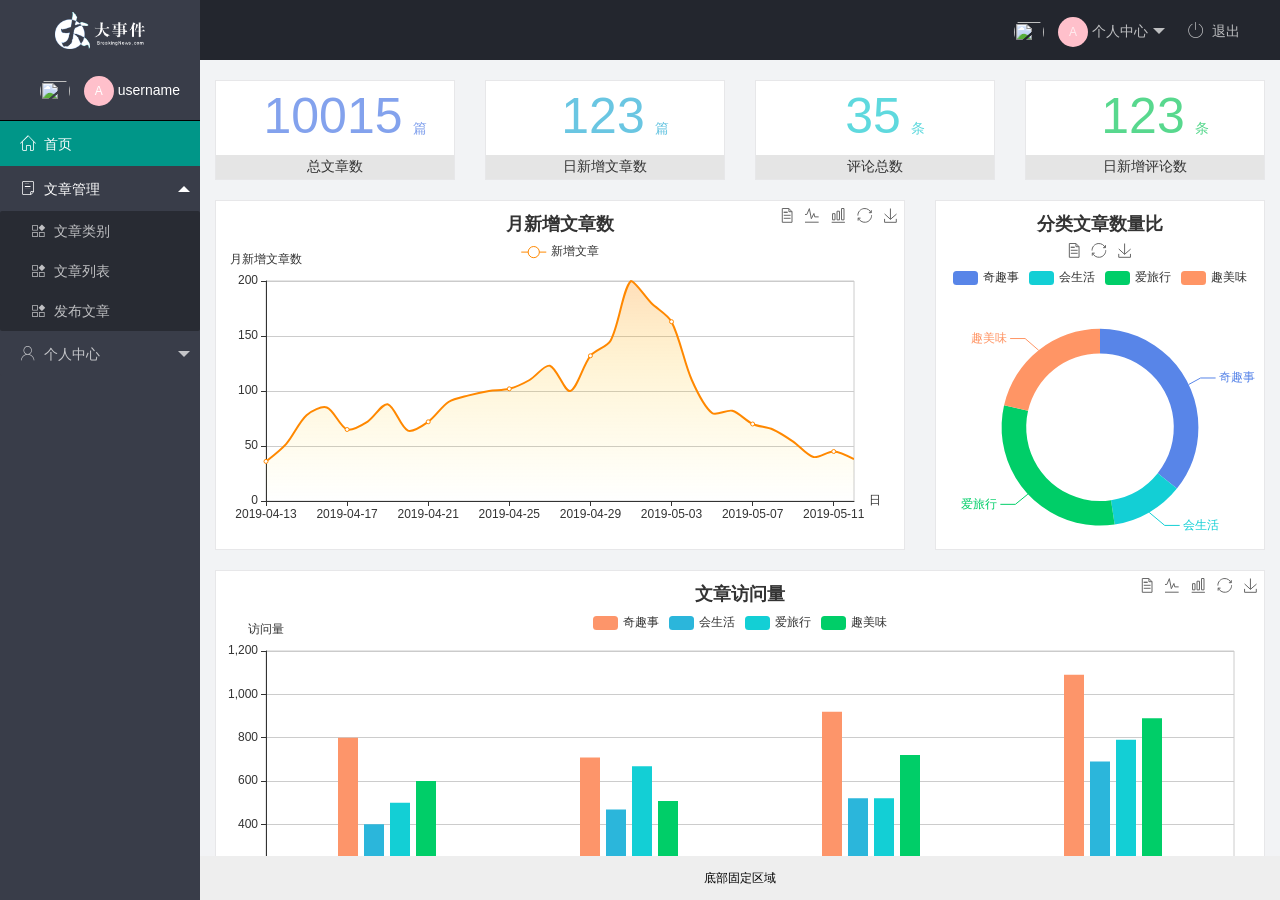
==== commit 6ee826fc: "article finished" ====
--- a/index.html
+++ b/index.html
@@ -59,9 +59,12 @@
                     <li class="layui-nav-item layui-nav-itemed">
                         <a class="" href="javascript:;"><span class="iconfont icon-16"></span>文章管理</a>
                         <dl class="layui-nav-child">
-                            <dd><a href="javascript:;"><i class="layui-icon layui-icon-app"></i>文章类别</a> </dd>
-                            <dd><a href="javascript:;"><i class="layui-icon layui-icon-app"></i>文章列表</a> </dd>
-                            <dd><a href="javascript:;"><i class="layui-icon layui-icon-app"></i>发布文章</a> </dd>
+                            <dd><a href="/article/art_cate.html" target="fr"><i
+                                        class="layui-icon layui-icon-app"></i>文章类别</a> </dd>
+                            <dd><a href="/article/art_list.html" target="fr"><i
+                                        class="layui-icon layui-icon-app"></i>文章列表</a> </dd>
+                            <dd><a href="/article/art_pub.html" target="fr"><i
+                                        class="layui-icon layui-icon-app"></i>发布文章</a> </dd>
                         </dl>
                     </li>
                     <li class="layui-nav-item">
@@ -80,8 +83,7 @@
         </div>
 
         <div class="layui-body">
-            <!-- <iframe name="fr" src="/home/dashboard.html" frameborder="0"></iframe> -->
-            <iframe name="fr" src="/user/user_avatar.html" frameborder="0"></iframe>
+            <iframe name="fr" src="/home/dashboard.html" frameborder="0"></iframe>
         </div>
 
         <div class="layui-footer">
